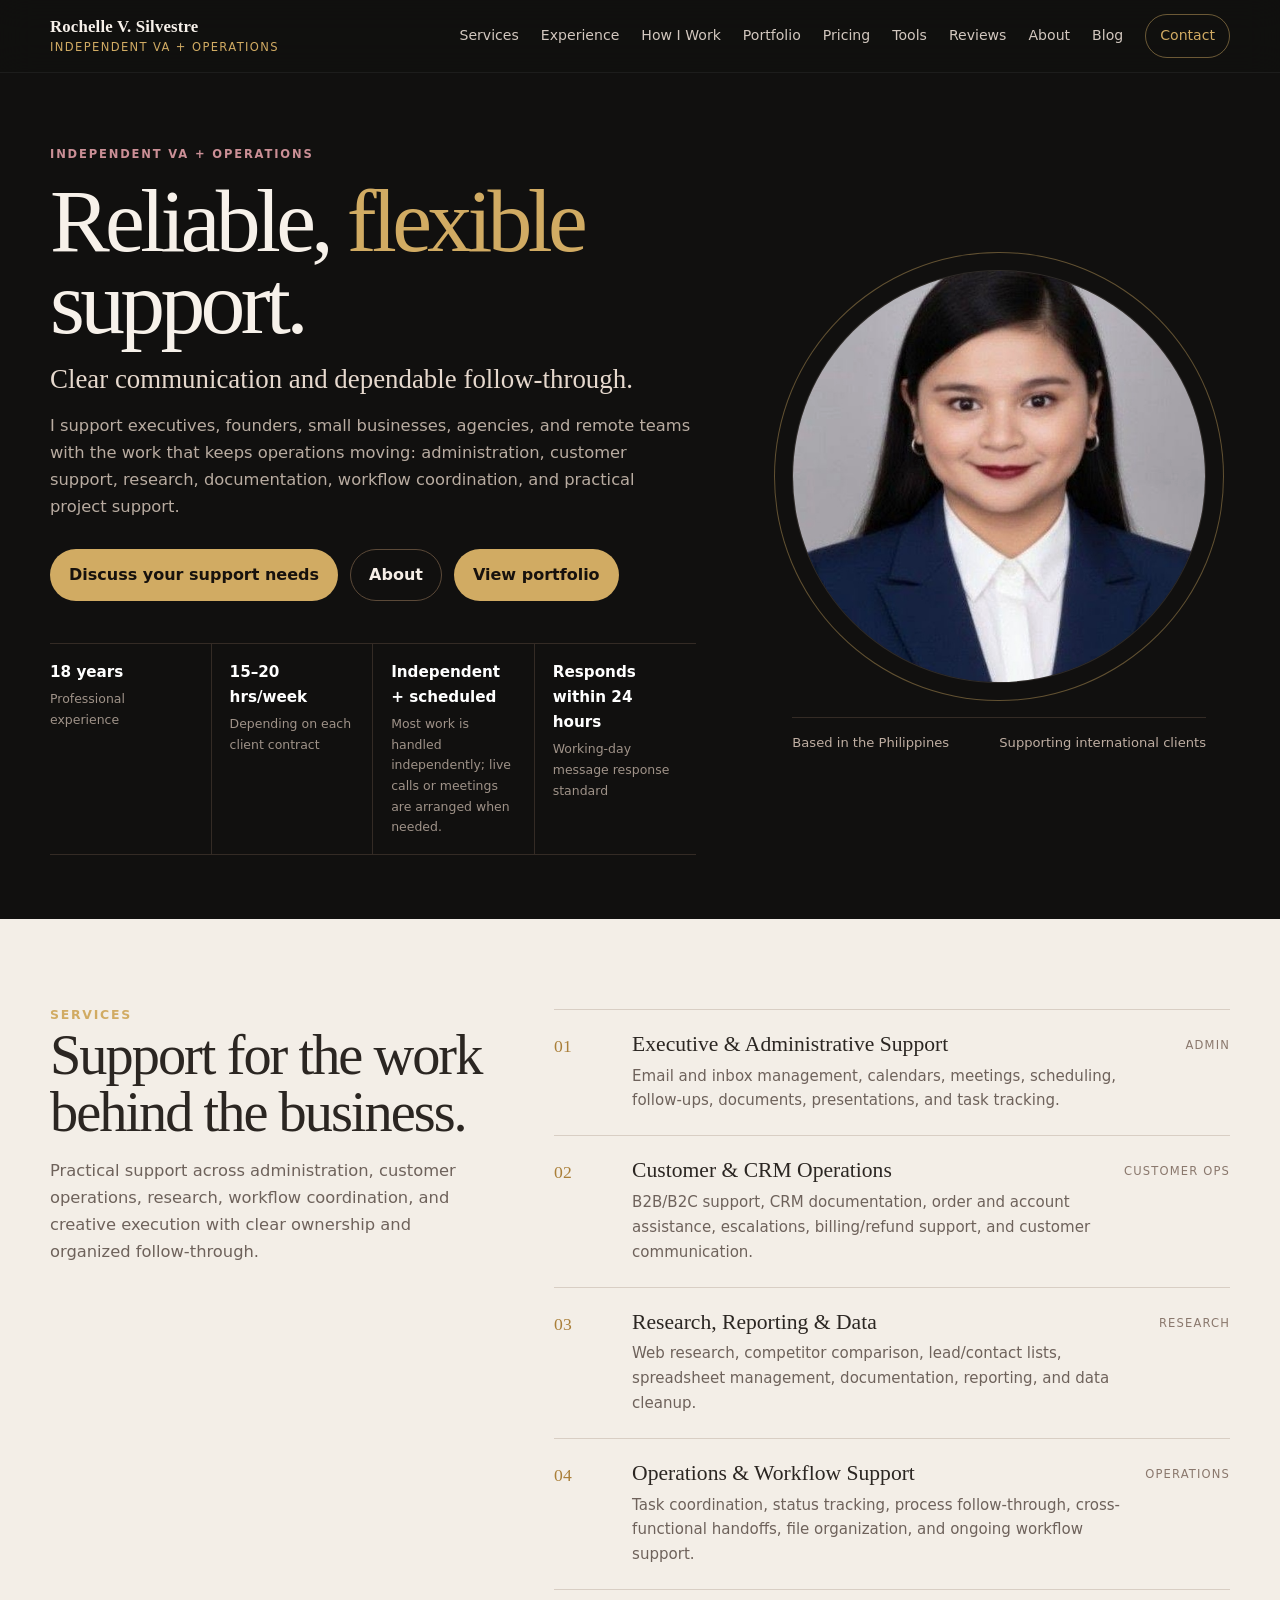
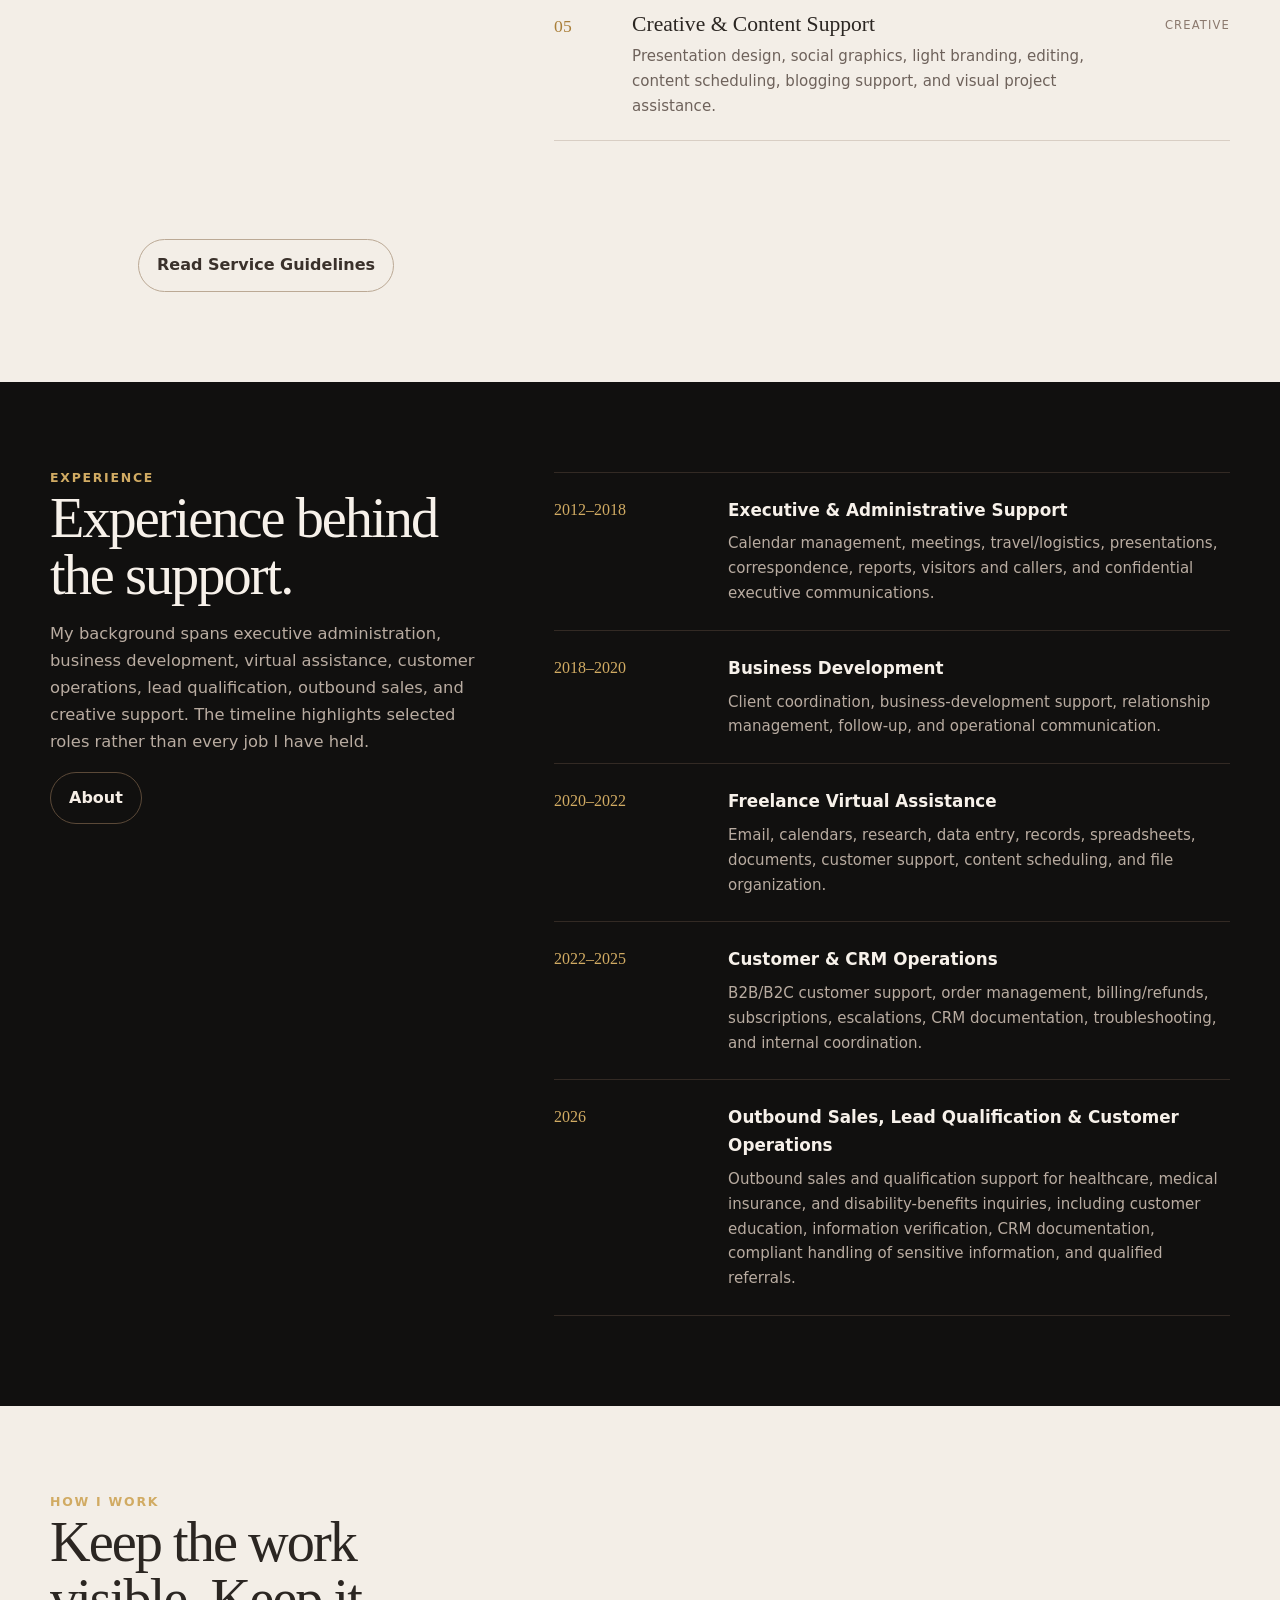
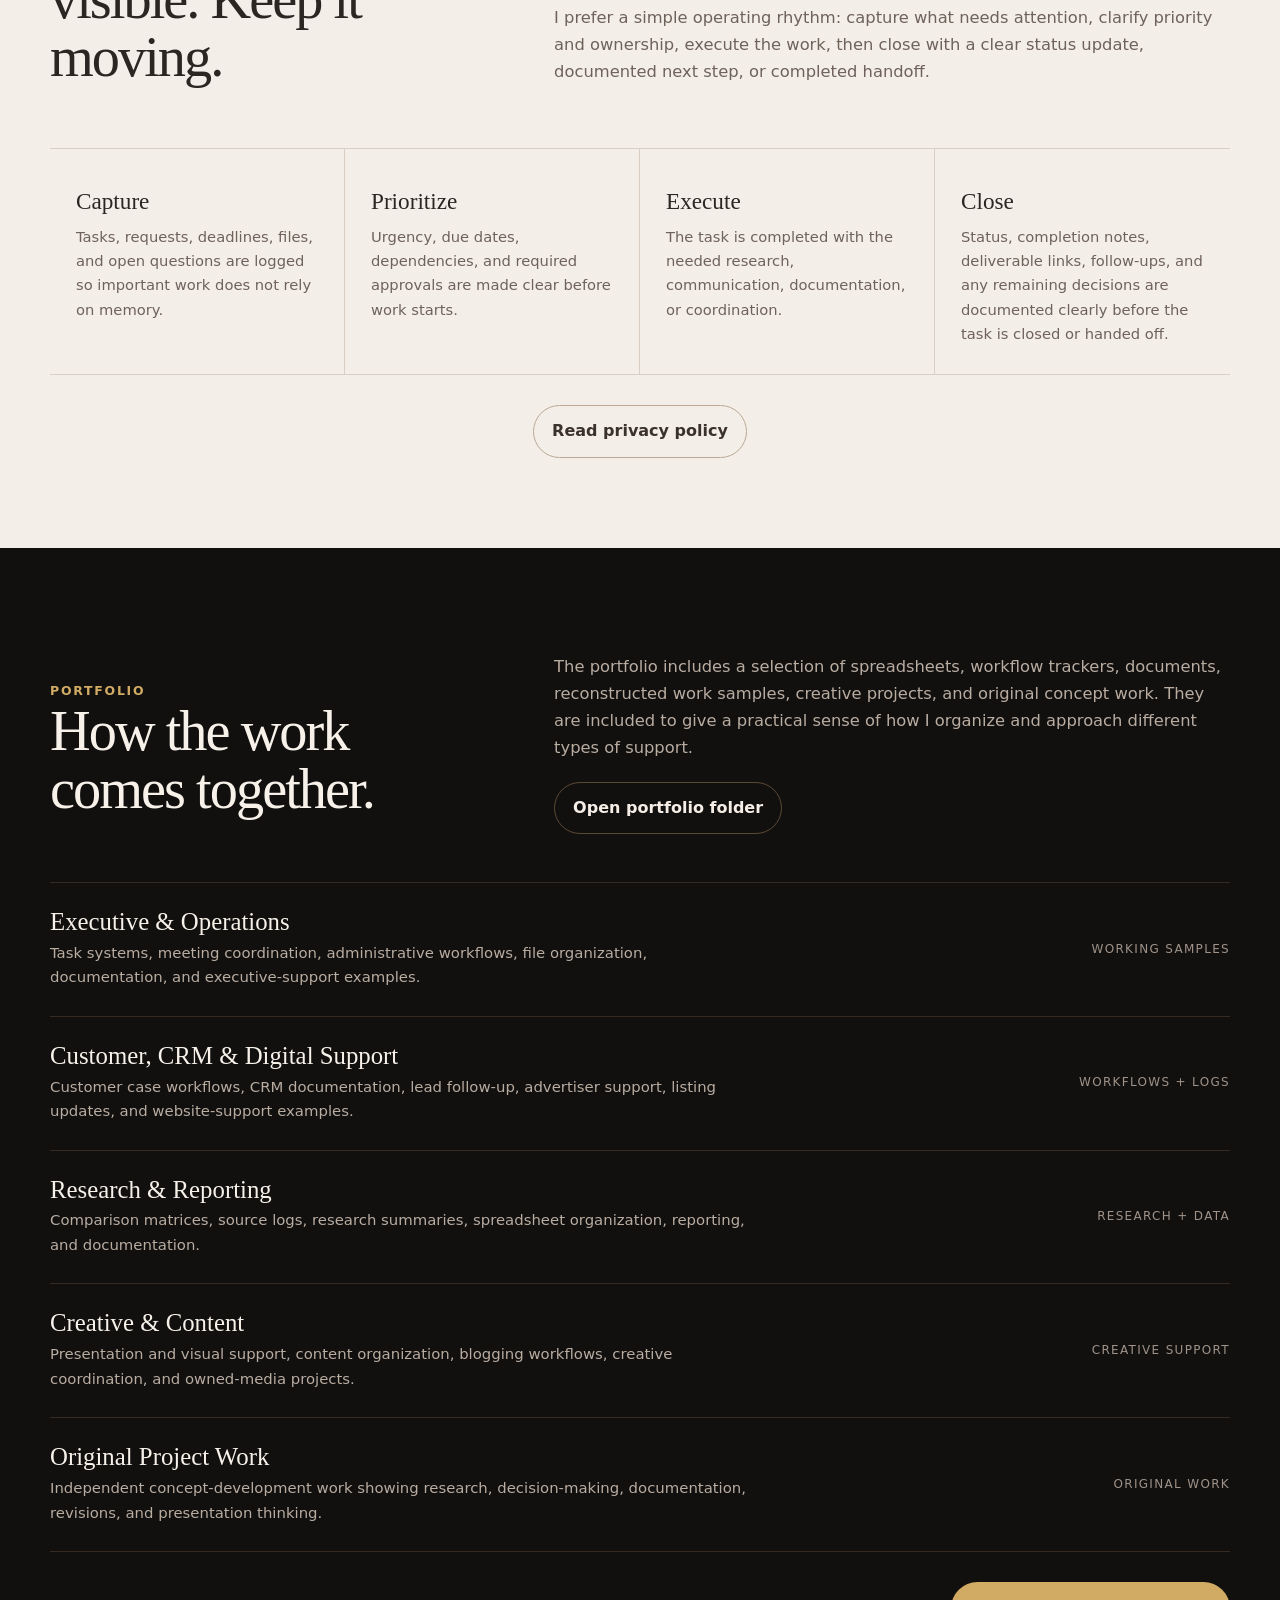
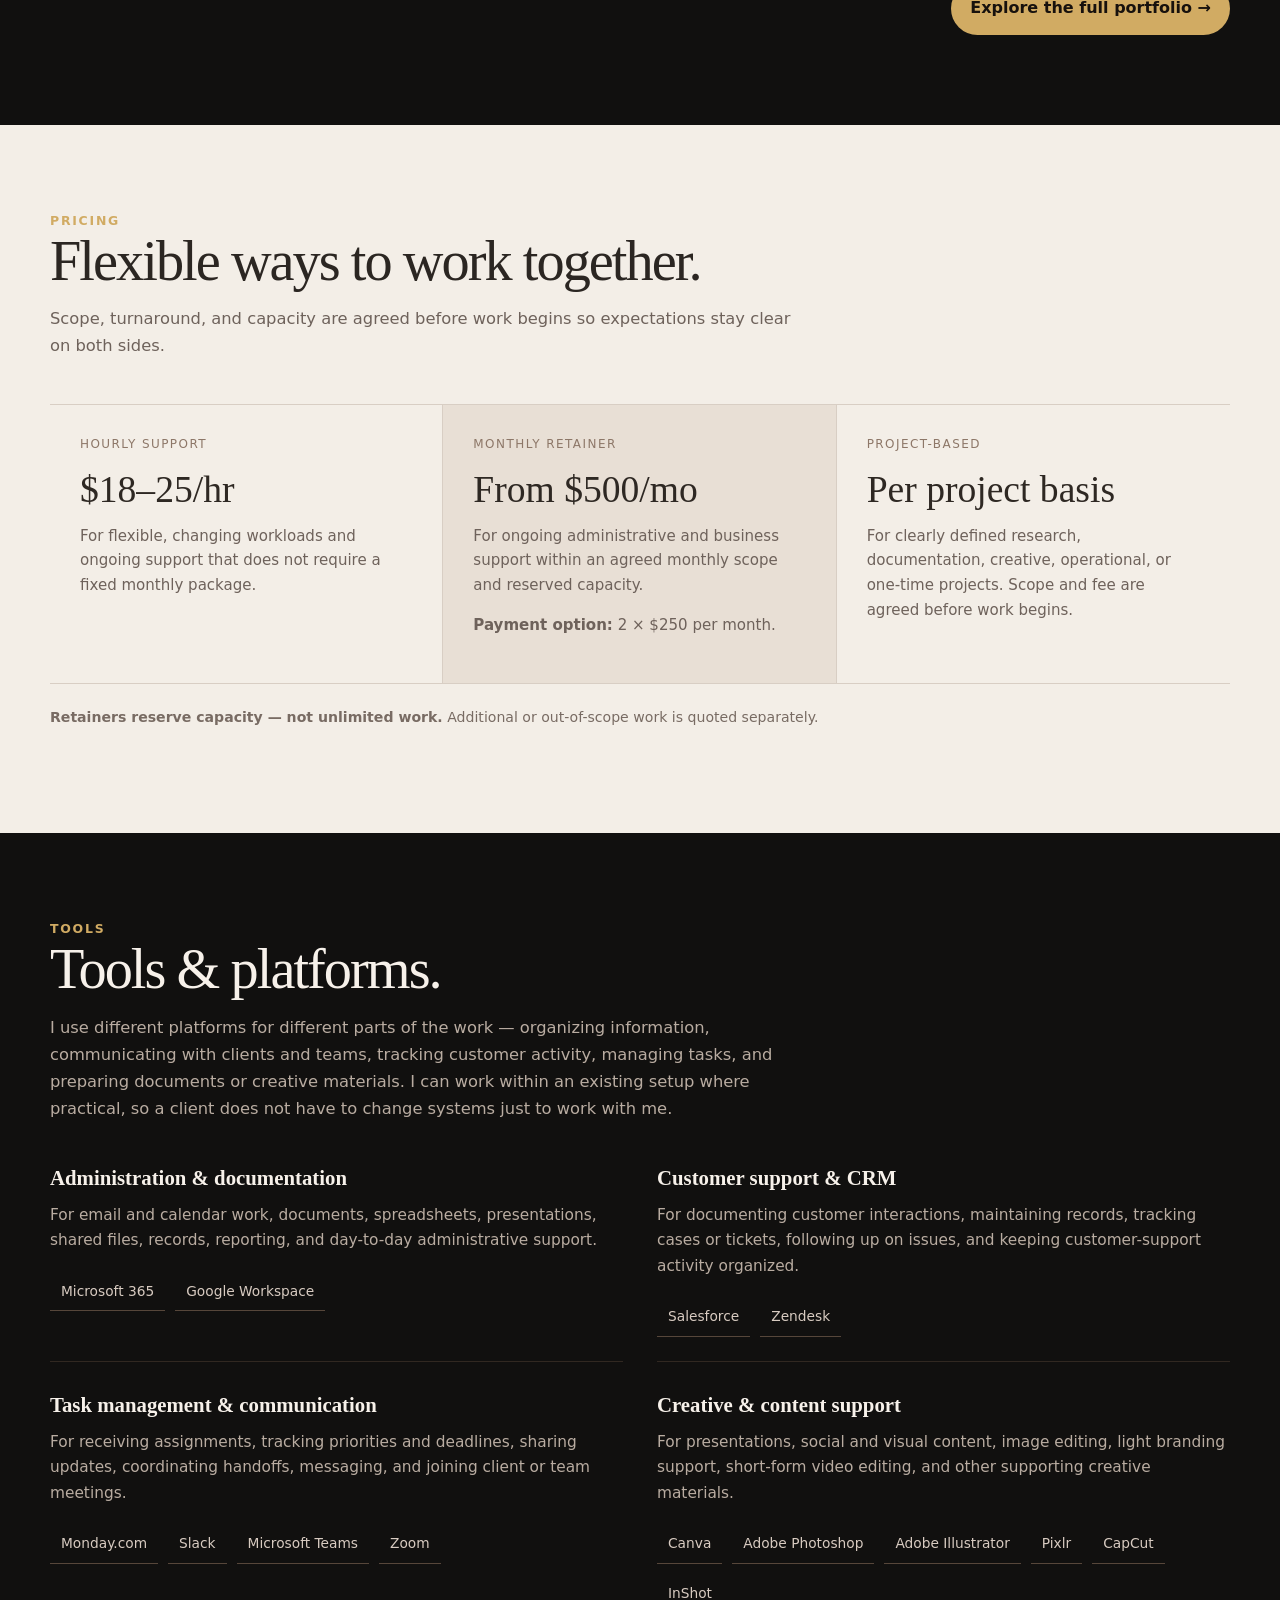
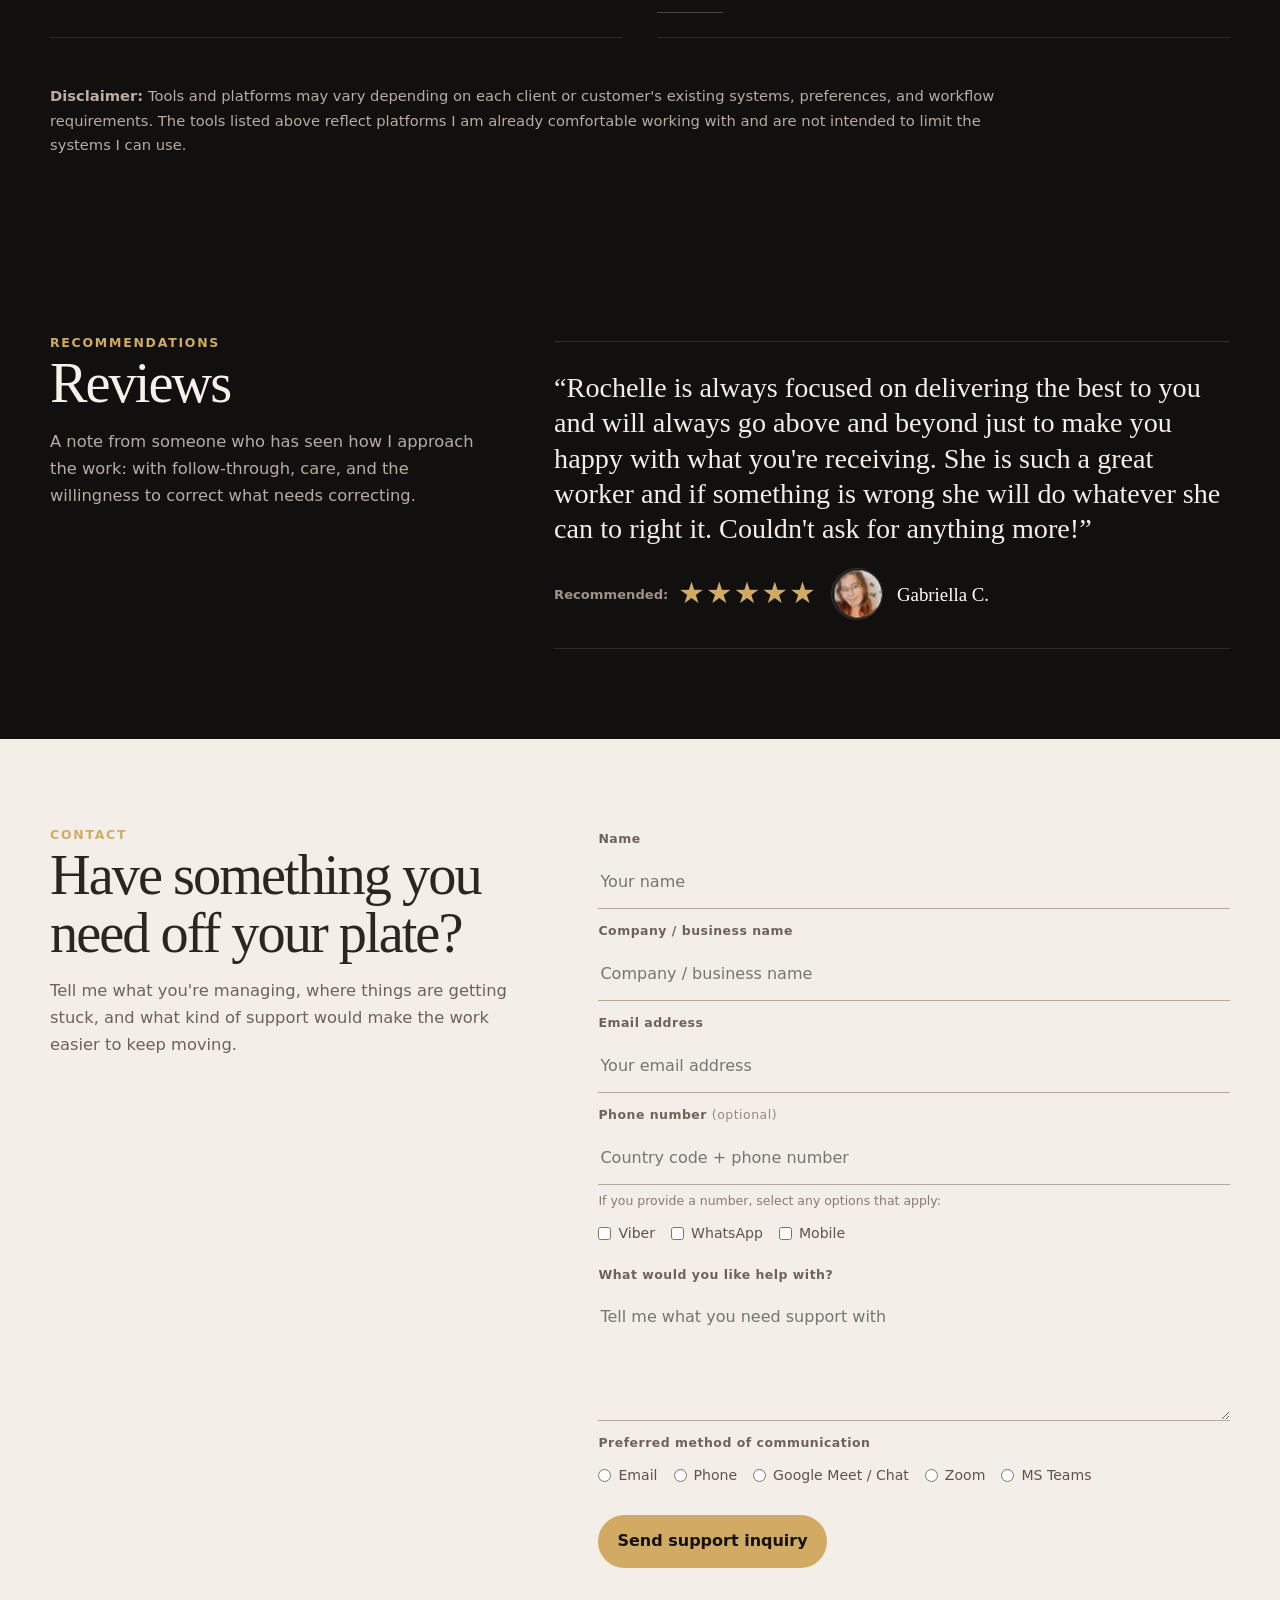
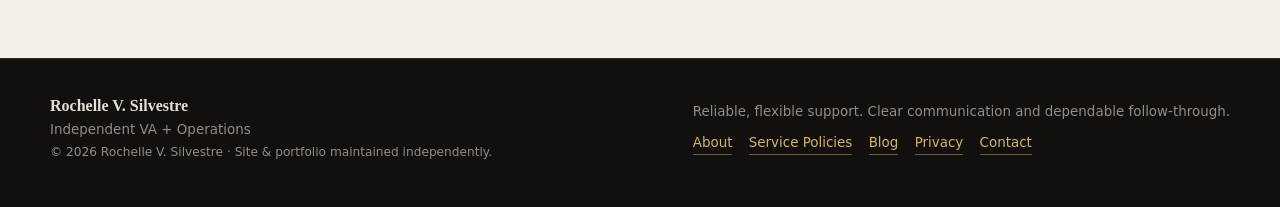
==== index.html @ 256bf8c3 "Add Blog to site navigation" ====
<!doctype html>
<html lang="en">

  <head>
    <meta name="google-site-verification" content="M1rTUatofB2yaA11OjNBLG6fL_g02pZgU5PZ6764NqI" />
  
<meta charset="utf-8" />
<meta name="viewport" content="width=device-width,initial-scale=1" />
<title>Rochelle V. Silvestre | Independent VA + Operations</title>
<meta name="description" content="Independent virtual assistant and operations support for executives, founders, small businesses, agencies, and remote teams." />
<link rel="canonical" href="https://rrlvsva.wasmer.app/">
  <script type="application/ld+json">
{
  "@context": "https://schema.org",
  "@graph": [
    {
      "@type": "Person",
      "@id": "https://rrlvsva.wasmer.app/#person",
      "name": "Rochelle V. Silvestre",
      "url": "https://rrlvsva.wasmer.app/",
      "jobTitle": "Independent Virtual Assistant & Operations Support",
      "knowsAbout": [
        "Virtual Assistant Services",
        "Executive and Administrative Support",
        "Customer Support",
        "CRM Operations",
        "Research and Reporting",
        "Spreadsheet and Data Management",
        "Operations and Workflow Support",
        "Creative and Content Support"
      ]
    },
    {
      "@type": "WebSite",
      "@id": "https://rrlvsva.wasmer.app/#website",
      "url": "https://rrlvsva.wasmer.app/",
      "name": "Rochelle V. Silvestre | Independent VA + Operations",
      "publisher": {
        "@id": "https://rrlvsva.wasmer.app/#person"
      }
    }
  ]
}
</script>
  <style>
:root{
  --ink:#11100f;
  --ink-2:#181512;
  --cream:#f3eee7;
  --cream-2:#e8dfd5;
  --paper:#faf7f2;
  --text:#f7f1ea;
  --dark-text:#2b2622;
  --muted:#b9aca1;
  --muted-dark:#6e625b;
  --gold:#d1ab63;
  --gold-deep:#aa7f39;
  --blush:#cb8f96;
  --line-dark:#332a24;
  --line-light:#d8cec4;
  --max:1180px;
}
*{box-sizing:border-box}
html{scroll-behavior:smooth}
body{margin:0;background:var(--ink);color:var(--text);font-family:Inter,ui-sans-serif,system-ui,-apple-system,BlinkMacSystemFont,"Segoe UI",sans-serif;line-height:1.65}
a{color:inherit;text-decoration:none}
button,input,textarea{font:inherit}
.wrap{width:min(var(--max),calc(100% - 40px));margin:auto}
.serif{font-family:Georgia,"Times New Roman",serif}
.eyebrow{text-transform:uppercase;letter-spacing:.16em;font-size:.72rem;font-weight:800;color:var(--blush)}
.section-number{font:700 .78rem/1 Inter,system-ui,sans-serif;letter-spacing:.14em;color:var(--gold);text-transform:uppercase}
.section-title{font-family:Georgia,"Times New Roman",serif;font-weight:500;font-size:clamp(2.2rem,4.4vw,4.4rem);line-height:1.02;letter-spacing:-.035em;margin:.35rem 0 1rem}
.section-copy{max-width:760px;color:var(--muted);font-size:1.02rem}
.light .section-copy{color:var(--muted-dark)}
.rule{height:1px;background:currentColor;opacity:.18}

/* NAV */
nav{position:sticky;top:0;z-index:50;background:rgba(17,16,15,.88);backdrop-filter:blur(16px);border-bottom:1px solid rgba(255,255,255,.06)}
.nav-inner{min-height:72px;display:flex;align-items:center;justify-content:space-between;gap:24px}
.brand{display:flex;flex-direction:column;line-height:1.1}
.brand strong{font-family:Georgia,"Times New Roman",serif;font-size:1.05rem;letter-spacing:.01em}
.brand span{font-size:.72rem;color:var(--gold);letter-spacing:.12em;text-transform:uppercase;margin-top:5px}
.nav-links{display:flex;align-items:center;gap:22px;color:#d3c8bf;font-size:.88rem}
.nav-links a:hover{color:#fff}
.nav-cta{padding:9px 14px;border:1px solid rgba(209,171,99,.48);border-radius:999px;color:var(--gold)!important}
.menu-btn{display:none;width:44px;height:44px;align-items:center;justify-content:center;background:transparent;border:0;color:#fff;font-size:1.45rem;line-height:1;padding:0;cursor:pointer;border-radius:10px}

/* BUTTONS */
.btn{display:inline-flex;align-items:center;justify-content:center;gap:8px;padding:12px 18px;border-radius:999px;font-weight:750;border:1px solid transparent;transition:transform .18s ease,background .18s ease,border-color .18s ease}
.btn:hover{transform:translateY(-1px)}
.btn.gold{background:var(--gold);color:#17110d}
.btn.outline{border-color:#5b4938;color:#f6eee6;background:transparent}
.light .btn.outline{border-color:#bba995;color:#3a312b}

/* HERO */
.hero{padding:80px 0 64px;min-height:calc(100vh - 72px);display:flex;align-items:center}
.hero-grid{display:grid;grid-template-columns:1.05fr .75fr;gap:72px;align-items:center}
.hero h1{font-family:Georgia,"Times New Roman",serif;font-size:clamp(3.6rem,7vw,7rem);font-weight:500;line-height:.92;letter-spacing:-.052em;margin:16px 0 18px;max-width:760px}
.hero h1 span{color:var(--gold)}
.hero-sub{font-family:Georgia,"Times New Roman",serif;font-size:clamp(1.35rem,2.1vw,2rem);line-height:1.2;color:#e7d9ce;max-width:680px;margin:0 0 18px}
.hero-copy{max-width:700px;color:var(--muted);font-size:1.02rem}
.hero-actions{display:flex;gap:12px;flex-wrap:wrap;margin-top:28px}
.portrait-shell{position:relative;display:block;padding:24px 24px 0;max-width:520px;margin-left:auto}
.portrait-shell:before{display:none}
.portrait{position:relative;z-index:1;width:100%;max-width:460px;aspect-ratio:1;overflow:hidden;background:#1d1916;border-radius:50%;border:1px solid rgba(255,255,255,.08);margin:0 auto;box-shadow:0 0 0 17px var(--ink),0 0 0 18px rgba(209,171,99,.42)}
.portrait img{width:100%;height:100%;object-fit:cover;object-position:center 34%;display:block;filter:saturate(.92) contrast(1.02)}
.portrait-caption{display:flex;justify-content:space-between;gap:18px;padding-top:14px;color:#bfaea2;font-size:.82rem;border-top:1px solid #342b25;margin:34px auto 0;max-width:460px}
.metric-strip{margin-top:42px;border-top:1px solid #342b25;border-bottom:1px solid #342b25;display:grid;grid-template-columns:repeat(4,1fr)}
.metric-item{padding:16px 18px;border-right:1px solid #342b25}
.metric-item:first-child{padding-left:0}
.metric-item:last-child{border-right:0}
.metric-item strong{display:block;color:#fff;font-size:.95rem}
.metric-item span{display:block;color:#9f9288;font-size:.78rem;margin-top:4px}

/* LIGHT SECTIONS */
.light{background:var(--cream);color:var(--dark-text)}
.light .eyebrow{color:#9d5962}
section{padding:90px 0}

/* SERVICES */
.services-layout{display:grid;grid-template-columns:.78fr 1.22fr;gap:72px;align-items:start}
.service-list{border-top:1px solid var(--line-light)}
.service-row{display:grid;grid-template-columns:58px 1fr auto;gap:20px;align-items:start;padding:22px 0;border-bottom:1px solid var(--line-light)}
.service-row .num{font-family:Georgia,"Times New Roman",serif;color:var(--gold-deep);font-size:1.1rem}
.service-row h3{margin:0;font:500 1.35rem/1.15 Georgia,"Times New Roman",serif}
.service-row p{margin:7px 0 0;color:var(--muted-dark);font-size:.94rem;max-width:610px}
.service-row .tag{font-size:.72rem;text-transform:uppercase;letter-spacing:.1em;color:#8a786d;padding-top:4px}

/* EXPERIENCE */
.experience-grid{display:grid;grid-template-columns:.78fr 1.22fr;gap:72px;align-items:start}
.timeline{border-top:1px solid var(--line-dark)}
.timeline-item{display:grid;grid-template-columns:150px 1fr;gap:24px;padding:24px 0;border-bottom:1px solid var(--line-dark)}
.timeline-item .years{font-family:Georgia,"Times New Roman",serif;color:var(--gold);font-size:1rem}
.timeline-item h3{margin:0 0 7px;font-size:1.05rem}
.timeline-item p{margin:0;color:var(--muted);font-size:.94rem}

/* HOW I WORK */
.workflow-top{display:grid;grid-template-columns:.78fr 1.22fr;gap:72px;align-items:end}
.workflow-steps{margin-top:46px;display:grid;grid-template-columns:repeat(4,1fr);border-top:1px solid var(--line-light);border-bottom:1px solid var(--line-light)}
.workflow-step{padding:28px 26px;border-right:1px solid var(--line-light)}
.workflow-step:last-child{border-right:0}
.workflow-step h3{font:500 1.45rem/1.1 Georgia,"Times New Roman",serif;margin:12px 0 10px}
.workflow-step p{margin:0;color:var(--muted-dark);font-size:.92rem}

/* PORTFOLIO */
.portfolio-intro{display:grid;grid-template-columns:.78fr 1.22fr;gap:72px;align-items:end}
.portfolio-list{margin-top:48px;border-top:1px solid var(--line-dark)}
.portfolio-item{display:grid;grid-template-columns:1fr 180px;gap:24px;align-items:center;padding:26px 0;border-bottom:1px solid var(--line-dark)}
.portfolio-item h3{margin:0 0 5px;font:500 1.55rem/1.08 Georgia,"Times New Roman",serif}
.portfolio-item p{margin:0;color:var(--muted);font-size:.93rem;max-width:700px}
.portfolio-item .type{text-align:right;color:#9f9288;font-size:.75rem;text-transform:uppercase;letter-spacing:.11em}
.portfolio-cta{margin-top:30px;display:flex;justify-content:flex-end}

/* PRICING */
.pricing-grid{display:grid;grid-template-columns:repeat(3,1fr);gap:0;border-top:1px solid var(--line-light);border-bottom:1px solid var(--line-light);margin-top:44px}
.price-panel{padding:30px;border-right:1px solid var(--line-light);min-height:255px}
.price-panel:last-child{border-right:0}
.price-panel.featured{background:#e8dfd5}
.price-panel .label{font-size:.75rem;text-transform:uppercase;letter-spacing:.12em;color:#8d7768}
.price-panel .price{font:500 2.35rem/1 Georgia,"Times New Roman",serif;margin:16px 0 14px;color:#2e2823}
.price-panel p{color:var(--muted-dark);font-size:.94rem}
.price-note{margin-top:22px;color:#786b63;font-size:.88rem}

/* TOOLS */
.tools-row{display:flex;flex-wrap:wrap;gap:10px;margin-top:18px}
    .tools-disclaimer{margin:28px 0 0;padding-top:18px;border-top:1px solid var(--line);color:var(--muted);font-size:.92rem;max-width:980px}
.tool-chip{padding:8px 11px;border-bottom:1px solid #56463a;color:#d8cbc1;font-size:.86rem}
.tools-grid{display:grid;grid-template-columns:repeat(2,minmax(0,1fr));gap:26px 34px;margin-top:38px}
.tool-group{padding:0 0 24px;border-bottom:1px solid #312821}
.tool-group h3{margin:0 0 8px;font-family:Georgia,"Times New Roman",serif;font-size:1.3rem;color:var(--text)}
.tool-group p{margin:0;color:var(--muted);font-size:.96rem;max-width:600px}

/* REVIEWS */
.reviews-layout{display:grid;grid-template-columns:.78fr 1.22fr;gap:72px;align-items:start}
.review-card{margin-top:4px;border-top:1px solid var(--line-dark);border-bottom:1px solid var(--line-dark);padding:28px 0}
.review-head{display:flex;align-items:center;gap:14px;margin-bottom:18px}
.review-avatar{width:58px;height:58px;border-radius:50%;object-fit:cover;border:1px solid rgba(255,255,255,.14)}
.review-name{font-family:Georgia,"Times New Roman",serif;font-size:1.18rem;color:#fff}
.review-meta{color:#9f9288;font-size:.82rem;margin-top:2px}
.review-rating{display:inline-flex;align-items:center;gap:10px;margin:4px 0 18px;color:var(--gold);font-size:2.45rem;font-weight:750;letter-spacing:.04em;line-height:1}
.review-rating span{color:#9f9288;font-size:.82rem;font-weight:600;letter-spacing:0}
.review-attribution{display:flex;align-items:center;gap:12px 14px;margin-top:22px;flex-wrap:wrap}
.review-attribution .review-rating{margin:0;font-size:1.85rem}
.review-attribution .review-avatar{width:52px;height:52px;flex:0 0 auto}
.review-attribution .review-name{margin:0}
.review-quote{font-family:Georgia,"Times New Roman",serif;font-size:clamp(1.35rem,2.2vw,2rem);line-height:1.25;color:#f3eee7;margin:0}
.review-note{margin-top:18px;color:#9f9288;font-size:.84rem;max-width:760px}
.light .review-card{border-top-color:var(--line-light);border-bottom-color:var(--line-light)}
.light .review-name{color:#2b2622}
.light .review-quote{color:#2b2622}
.light .review-meta,.light .review-note{color:var(--muted-dark)}
.light .review-rating span{color:var(--muted-dark)}

/* CONTACT */
.contact-grid{display:grid;grid-template-columns:.86fr 1.14fr;gap:72px;align-items:start}
.contact-details{margin-top:28px;padding-top:20px;border-top:1px solid var(--line-light)}
.contact-details a{font-family:Georgia,"Times New Roman",serif;font-size:1.25rem;color:#42372f}
.form{display:grid;gap:12px}
.form input[type="text"],.form input[type="email"],.form input[type="tel"],.form textarea{width:100%;border:0;border-bottom:1px solid #baa999;background:transparent;color:#302923;padding:13px 2px;outline:none;border-radius:0}
.form textarea{min-height:130px;resize:vertical}
.form input[type="text"]:focus,.form input[type="email"]:focus,.form input[type="tel"]:focus,.form textarea:focus{border-bottom-color:#8d5e49}
.form button{justify-self:start;margin-top:8px}
.form-field{display:grid;gap:6px}
.form-label{font-size:.78rem;font-weight:750;letter-spacing:.04em;color:#6e625b}
.form-label .optional{font-weight:500;color:#988a80}
.form-options{display:flex;flex-wrap:wrap;gap:10px 16px;padding:4px 0 8px}
.form-option{display:inline-flex;align-items:center;gap:7px;color:#5e534c;font-size:.88rem;cursor:pointer}
.form-option input{width:auto;margin:0;accent-color:#9d5962}
.form-help{margin:0;color:#8a7b72;font-size:.78rem}
.contact-email{display:inline-block;font-family:Georgia,"Times New Roman",serif;font-size:1.18rem;color:#42372f;border-bottom:1px solid #bba995;padding-bottom:3px}

footer{padding:34px 0 44px;border-top:1px solid #2f2823;color:#978b82;font-size:.84rem}
.footer-inner{display:flex;justify-content:space-between;gap:20px;align-items:center}
.footer-inner strong{font-family:Georgia,"Times New Roman",serif;color:#e8ddd4;font-size:1rem}

@media(max-width:980px){
  .wrap{width:min(var(--max),calc(100% - 36px))}
  .hero-grid,.services-layout,.experience-grid,.workflow-top,.portfolio-intro,.reviews-layout,.contact-grid{grid-template-columns:1fr}
  .hero{min-height:auto;padding:56px 0 60px!important}
  .hero-grid{gap:44px}
  .services-layout,.experience-grid,.workflow-top,.portfolio-intro,.reviews-layout,.contact-grid{gap:40px}
  .tools-grid{grid-template-columns:1fr}
  .portrait-shell{max-width:430px;margin:0 auto}
  .metric-strip{grid-template-columns:repeat(2,1fr)}
  .metric-item:nth-child(2){border-right:0}
  .metric-item:nth-child(-n+2){border-bottom:1px solid #342b25}
  .workflow-steps{grid-template-columns:repeat(2,1fr)}
  .workflow-step:nth-child(2){border-right:0}
  .workflow-step:nth-child(-n+2){border-bottom:1px solid var(--line-light)}
  .pricing-grid{grid-template-columns:1fr}
  .price-panel{border-right:0;border-bottom:1px solid var(--line-light)}
  .price-panel:last-child{border-bottom:0}
  .nav-links{position:absolute;left:0;right:0;top:72px;background:#13110f;border-bottom:1px solid #2e2722;padding:18px 20px 22px;display:none;flex-direction:column;align-items:center;text-align:center;gap:4px}
  .nav-links.open{display:flex}
  .nav-links a{width:min(320px,100%);min-height:44px;display:flex;align-items:center;justify-content:center;padding:10px 14px}
  .nav-links .nav-cta{width:auto;min-width:150px;margin-top:4px}
  .menu-btn{display:flex;width:44px;height:44px;align-items:center;justify-content:center}
}
@media(max-width:640px){
  .wrap{width:min(var(--max),calc(100% - 28px))}
  .nav-inner{min-height:66px;gap:10px}
  .brand strong{font-size:1rem}
  .brand span{font-size:.64rem;letter-spacing:.1em}
  .nav-links{top:66px;padding:14px 18px 20px}
  section{padding:56px 0}
  .section-title{font-size:clamp(2.35rem,10.5vw,3.2rem);line-height:1}
  .section-copy{font-size:.95rem;line-height:1.6}
  .hero{padding:38px 0 48px!important}
  .hero-grid{gap:32px}
  .hero h1{font-size:clamp(3rem,13vw,4.05rem);line-height:.94;margin:12px 0 16px}
  .hero-sub{font-size:1.22rem;line-height:1.28;margin-bottom:14px}
  .hero-copy{font-size:.95rem;line-height:1.62}
  .hero-actions{display:grid;grid-template-columns:1fr 1fr;gap:10px;margin-top:22px}
  .hero-actions .btn{width:100%;padding:11px 13px;font-size:.9rem}
  .hero-actions .btn:first-child{grid-column:1/-1}
  .metric-strip{grid-template-columns:1fr;margin-top:28px}
  .metric-item{border-right:0;border-bottom:1px solid #342b25;padding:14px 0}
  .metric-item:last-child{border-bottom:0}
  .metric-item strong{font-size:.92rem}
  .metric-item span{font-size:.76rem;line-height:1.45}
  .portrait-shell{max-width:318px;padding:10px 10px 0;margin:0 auto}
  .portrait{max-width:286px;box-shadow:0 0 0 10px var(--ink),0 0 0 11px rgba(209,171,99,.42)}
  .portrait-caption{max-width:286px;margin-top:24px;font-size:.74rem;gap:12px}
  .services-layout,.experience-grid,.workflow-top,.portfolio-intro,.reviews-layout,.contact-grid{gap:26px}
  .service-row{grid-template-columns:36px 1fr;gap:10px 12px;padding:18px 0}
  .service-row h3{font-size:1.25rem}
  .service-row p{font-size:.91rem;line-height:1.55}
  .service-row .tag{grid-column:2;font-size:.68rem;padding-top:0}
  .timeline-item{grid-template-columns:1fr;gap:5px;padding:18px 0}
  .timeline-item p{font-size:.91rem;line-height:1.55}
  .workflow-steps{grid-template-columns:1fr;margin-top:28px}
  .workflow-step{border-right:0;border-bottom:1px solid var(--line-light);padding:20px 0}
  .workflow-step:last-child{border-bottom:0}
  .workflow-step h3{margin:0 0 8px;font-size:1.35rem}
  .workflow-step p{font-size:.91rem;line-height:1.55}
  .portfolio-list{margin-top:30px}
  .portfolio-item{grid-template-columns:1fr!important;gap:7px;padding:22px 0;align-items:start}
  .portfolio-item h3{font-size:1.4rem}
  .portfolio-item p{max-width:none;width:100%;font-size:.91rem;line-height:1.55}
  .portfolio-item .type{grid-column:auto!important;text-align:left;margin-top:6px;font-size:.69rem}
  .portfolio-cta{justify-content:stretch;margin-top:24px}
  .portfolio-cta .btn{width:100%}
  .pricing-grid{margin-top:30px}
  .price-panel{min-height:0;padding:24px 18px}
  .price-panel .price{font-size:2.1rem}
  .tools-grid{gap:20px;margin-top:28px}
  .tool-group{padding-bottom:20px}
  .tools-row{gap:8px 10px}
  .tool-chip{font-size:.8rem;padding:7px 8px}
  .tools-disclaimer{font-size:.84rem;line-height:1.55;margin-top:22px}
  .review-card{padding:22px 0}
  .review-quote{font-size:1.35rem;line-height:1.3}
  .review-rating{font-size:2rem}
  .form{gap:14px}
  .form-options{gap:10px 14px}
  .form button{width:100%;justify-self:stretch}
  .footer-inner{flex-direction:column;align-items:flex-start}
}

/* Navigation hover underline */
.nav-links a:not(.btn):not(.nav-cta),.footer-links a,.footer-right a{position:relative}
.nav-links a:not(.btn):not(.nav-cta)::after,.footer-links a::after,.footer-right a::after{content:"";position:absolute;left:0;right:0;bottom:-3px;height:1px;background:currentColor;transform:scaleX(0);transform-origin:left;transition:transform .18s ease}
.nav-links a:not(.btn):not(.nav-cta):hover::after,.footer-links a:hover::after,.footer-right a:hover::after{transform:scaleX(1)}


.workflow-privacy-link{justify-content:center;margin-top:30px}




.services-section-link{display:flex;justify-content:center;margin-top:26px}
.services-section-link .btn{color:#2b2622;border-color:#b9a48d;background:transparent}
.services-section-link .btn:hover{border-color:var(--gold-deep)}


/* Tighten hero spacing below nav */
.hero{padding-top:72px!important}
</style>
  <script defer src="https://cloud.umami.is/script.js" data-website-id="4d20ec6e-67e3-44fc-acd3-5c53bfd78c80"></script>
</head>
<body>
<nav>
  <div class="wrap nav-inner">
    <a class="brand" href="#top"><strong>Rochelle V. Silvestre</strong><span>Independent VA + Operations</span></a>
    <button class="menu-btn" type="button" aria-label="Toggle navigation" aria-expanded="false" onclick="toggleMobileMenu(this)">☰</button>
    <div class="nav-links">
      <a href="#services">Services</a>
      <a href="#experience">Experience</a>
      <a href="#workflow">How I Work</a>
      <a href="#portfolio">Portfolio</a>
      <a href="#pricing">Pricing</a>
      <a href="#tools">Tools</a>
      <a href="#reviews">Reviews</a>
      <a href="about.html">About</a>
      <a href="experiments/blog-cms-preview/">Blog</a>
      <a class="nav-cta" href="#contact">Contact</a>
    </div>
  </div>
</nav>

<header class="hero" id="top">
  <div class="wrap">
    <div class="hero-grid">
      <div>
        <div class="eyebrow">Independent VA + Operations</div>
        <h1>Reliable, <span>flexible</span> support.</h1>
        <p class="hero-sub">Clear communication and dependable follow-through.</p>
        <p class="hero-copy">I support executives, founders, small businesses, agencies, and remote teams with the work that keeps operations moving: administration, customer support, research, documentation, workflow coordination, and practical project support.</p>
        <div class="hero-actions">
          <a class="btn gold" href="#contact">Discuss your support needs</a>
          <a class="btn outline" href="about.html">About</a>
          <a class="btn gold" href="https://drive.google.com/drive/folders/11NKFAENCXJTEHPwaUWsQvUImErH18HzS" target="_blank" rel="noopener noreferrer">View portfolio</a>
        </div>
        <div class="metric-strip">
          <div class="metric-item"><strong>18 years</strong><span>Professional experience</span></div>
          <div class="metric-item"><strong>15–20 hrs/week</strong><span>Depending on each client contract</span></div>
          <div class="metric-item"><strong>Independent + scheduled</strong><span>Most work is handled independently; live calls or meetings are arranged when needed.</span></div>
          <div class="metric-item"><strong>Responds within 24 hours</strong><span>Working-day message response standard</span></div>
        </div>
      </div>
      <div class="portrait-shell">
        <div class="portrait"><img src="[data-uri]" alt="Rochelle V. Silvestre"></div>
        <div class="portrait-caption"><span>Based in the Philippines</span><span>Supporting international clients</span></div>
      </div>
    </div>
  </div>
</header>

<main>
<section class="light" id="services">
  <div class="wrap services-layout">
    <div>
      <div class="section-number">Services</div>
      <h2 class="section-title">Support for the work behind the business.</h2>
      <p class="section-copy">Practical support across administration, customer operations, research, workflow coordination, and creative execution with clear ownership and organized follow-through.</p>
    </div>
    <div class="service-list">
      <div class="service-row"><div class="num">01</div><div><h3>Executive & Administrative Support</h3><p>Email and inbox management, calendars, meetings, scheduling, follow-ups, documents, presentations, and task tracking.</p></div><div class="tag">Admin</div></div>
      <div class="service-row"><div class="num">02</div><div><h3>Customer & CRM Operations</h3><p>B2B/B2C support, CRM documentation, order and account assistance, escalations, billing/refund support, and customer communication.</p></div><div class="tag">Customer Ops</div></div>
      <div class="service-row"><div class="num">03</div><div><h3>Research, Reporting & Data</h3><p>Web research, competitor comparison, lead/contact lists, spreadsheet management, documentation, reporting, and data cleanup.</p></div><div class="tag">Research</div></div>
      <div class="service-row"><div class="num">04</div><div><h3>Operations & Workflow Support</h3><p>Task coordination, status tracking, process follow-through, cross-functional handoffs, file organization, and ongoing workflow support.</p></div><div class="tag">Operations</div></div>
      <div class="service-row"><div class="num">05</div><div><h3>Creative & Content Support</h3><p>Presentation design, social graphics, light branding, editing, content scheduling, blogging support, and visual project assistance.</p></div><div class="tag">Creative</div></div>
    </div>
      <div class="services-section-link">
        <a class="btn outline" href="service-policies.html">Read Service Guidelines</a>
      </div>
  </div>
</section>

<section id="experience">
  <div class="wrap experience-grid">
    <div>
      <div class="section-number">Experience</div>
      <h2 class="section-title">Experience behind the support.</h2>
      <p class="section-copy">My background spans executive administration, business development, virtual assistance, customer operations, lead qualification, outbound sales, and creative support. The timeline highlights selected roles rather than every job I have held.</p>
       <a class="btn outline" href="about.html">About</a>
    </div>
    <div class="timeline">
      <div class="timeline-item"><div class="years">2012–2018</div><div><h3>Executive & Administrative Support</h3><p>Calendar management, meetings, travel/logistics, presentations, correspondence, reports, visitors and callers, and confidential executive communications.</p></div></div>
      <div class="timeline-item"><div class="years">2018–2020</div><div><h3>Business Development</h3><p>Client coordination, business-development support, relationship management, follow-up, and operational communication.</p></div></div>
      <div class="timeline-item"><div class="years">2020–2022</div><div><h3>Freelance Virtual Assistance</h3><p>Email, calendars, research, data entry, records, spreadsheets, documents, customer support, content scheduling, and file organization.</p></div></div>
      <div class="timeline-item"><div class="years">2022–2025</div><div><h3>Customer & CRM Operations</h3><p>B2B/B2C customer support, order management, billing/refunds, subscriptions, escalations, CRM documentation, troubleshooting, and internal coordination.</p></div></div>
      <div class="timeline-item"><div class="years">2026</div><div><h3>Outbound Sales, Lead Qualification & Customer Operations</h3><p>Outbound sales and qualification support for healthcare, medical insurance, and disability-benefits inquiries, including customer education, information verification, CRM documentation, compliant handling of sensitive information, and qualified referrals.</p></div></div>
    </div>
  </div>
</section>

<section class="light" id="workflow">
  <div class="wrap">
    <div class="workflow-top">
      <div><div class="section-number">How I Work</div><h2 class="section-title">Keep the work visible. Keep it moving.</h2></div>
      <div>
        <p class="section-copy">I prefer a simple operating rhythm: capture what needs attention, clarify priority and ownership, execute the work, then close with a clear status update, documented next step, or completed handoff.</p>
      </div>
    </div>
    <div class="workflow-steps">
      <div class="workflow-step"><h3>Capture</h3><p>Tasks, requests, deadlines, files, and open questions are logged so important work does not rely on memory.</p></div>
      <div class="workflow-step"><h3>Prioritize</h3><p>Urgency, due dates, dependencies, and required approvals are made clear before work starts.</p></div>
      <div class="workflow-step"><h3>Execute</h3><p>The task is completed with the needed research, communication, documentation, or coordination.</p></div>
      <div class="workflow-step"><h3>Close</h3><p>Status, completion notes, deliverable links, follow-ups, and any remaining decisions are documented clearly before the task is closed or handed off.</p></div>
    </div>
    <div class="hero-actions workflow-privacy-link">
      <a class="btn outline" href="privacy.html">Read privacy policy</a>
    </div>
  </div>
</section>

<section id="portfolio">
  <div class="wrap">
    <div class="portfolio-intro">
      <div><div class="section-number">Portfolio</div><h2 class="section-title">How the work comes together.</h2></div>
      <div><p class="section-copy">The portfolio includes a selection of spreadsheets, workflow trackers, documents, reconstructed work samples, creative projects, and original concept work. They are included to give a practical sense of how I organize and approach different types of support.</p><div class="hero-actions" style="margin-top:20px"><a class="btn outline" href="https://drive.google.com/drive/folders/11NKFAENCXJTEHPwaUWsQvUImErH18HzS" target="_blank" rel="noopener noreferrer">Open portfolio folder</a></div></div>
    </div>
    <div class="portfolio-list">
      <div class="portfolio-item"><div><h3>Executive & Operations</h3><p>Task systems, meeting coordination, administrative workflows, file organization, documentation, and executive-support examples.</p></div><div class="type">Working Samples</div></div>
      <div class="portfolio-item"><div><h3>Customer, CRM & Digital Support</h3><p>Customer case workflows, CRM documentation, lead follow-up, advertiser support, listing updates, and website-support examples.</p></div><div class="type">Workflows + Logs</div></div>
      <div class="portfolio-item"><div><h3>Research & Reporting</h3><p>Comparison matrices, source logs, research summaries, spreadsheet organization, reporting, and documentation.</p></div><div class="type">Research + Data</div></div>
      <div class="portfolio-item"><div><h3>Creative & Content</h3><p>Presentation and visual support, content organization, blogging workflows, creative coordination, and owned-media projects.</p></div><div class="type">Creative Support</div></div>
      <div class="portfolio-item"><div><h3>Original Project Work</h3><p>Independent concept-development work showing research, decision-making, documentation, revisions, and presentation thinking.</p></div><div class="type">Original Work</div></div>
    </div>
    <div class="portfolio-cta"><a class="btn gold" href="https://drive.google.com/drive/folders/11NKFAENCXJTEHPwaUWsQvUImErH18HzS" target="_blank" rel="noopener noreferrer">Explore the full portfolio →</a></div>
  </div>
</section>

<section class="light" id="pricing">
  <div class="wrap">
    <div class="section-number">Pricing</div>
    <h2 class="section-title">Flexible ways to work together.</h2>
    <p class="section-copy">Scope, turnaround, and capacity are agreed before work begins so expectations stay clear on both sides.</p>
    <div class="pricing-grid">
      <div class="price-panel"><div class="label">Hourly Support</div><div class="price">$18–25/hr</div><p>For flexible, changing workloads and ongoing support that does not require a fixed monthly package.</p></div>
      <div class="price-panel featured"><div class="label">Monthly Retainer</div><div class="price">From $500/mo</div><p>For ongoing administrative and business support within an agreed monthly scope and reserved capacity.</p><p><strong>Payment option:</strong> 2 × $250 per month.</p></div>
      <div class="price-panel"><div class="label">Project-Based</div><div class="price">Per project basis</div><p>For clearly defined research, documentation, creative, operational, or one-time projects. Scope and fee are agreed before work begins.</p></div>
    </div>
    <p class="price-note"><strong>Retainers reserve capacity — not unlimited work.</strong> Additional or out-of-scope work is quoted separately.</p>
  </div>
</section>

<section id="tools">
  <div class="wrap">
    <div class="section-number">Tools</div>
    <h2 class="section-title" style="max-width:760px">Tools & platforms.</h2>
    <p class="section-copy">I use different platforms for different parts of the work — organizing information, communicating with clients and teams, tracking customer activity, managing tasks, and preparing documents or creative materials. I can work within an existing setup where practical, so a client does not have to change systems just to work with me.</p>

    <div class="tools-grid">
      <div class="tool-group">
        <h3>Administration & documentation</h3>
        <p>For email and calendar work, documents, spreadsheets, presentations, shared files, records, reporting, and day-to-day administrative support.</p>
        <div class="tools-row"><span class="tool-chip">Microsoft 365</span><span class="tool-chip">Google Workspace</span></div>
      </div>

      <div class="tool-group">
        <h3>Customer support & CRM</h3>
        <p>For documenting customer interactions, maintaining records, tracking cases or tickets, following up on issues, and keeping customer-support activity organized.</p>
        <div class="tools-row"><span class="tool-chip">Salesforce</span><span class="tool-chip">Zendesk</span></div>
      </div>

      <div class="tool-group">
        <h3>Task management & communication</h3>
        <p>For receiving assignments, tracking priorities and deadlines, sharing updates, coordinating handoffs, messaging, and joining client or team meetings.</p>
        <div class="tools-row"><span class="tool-chip">Monday.com</span><span class="tool-chip">Slack</span><span class="tool-chip">Microsoft Teams</span><span class="tool-chip">Zoom</span></div>
      </div>

      <div class="tool-group">
        <h3>Creative & content support</h3>
        <p>For presentations, social and visual content, image editing, light branding support, short-form video editing, and other supporting creative materials.</p>
        <div class="tools-row"><span class="tool-chip">Canva</span><span class="tool-chip">Adobe Photoshop</span><span class="tool-chip">Adobe Illustrator</span><span class="tool-chip">Pixlr</span><span class="tool-chip">CapCut</span><span class="tool-chip">InShot</span></div>
      </div>
    </div>

    <p class="tools-disclaimer"><strong>Disclaimer:</strong> Tools and platforms may vary depending on each client or customer's existing systems, preferences, and workflow requirements. The tools listed above reflect platforms I am already comfortable working with and are not intended to limit the systems I can use.</p>
  </div>
</section>

<section id="reviews">
  <div class="wrap reviews-layout">
    <div>
      <div class="section-number">Recommendations</div>
      <h2 class="section-title">Reviews</h2>
      <p class="section-copy">A note from someone who has seen how I approach the work: with follow-through, care, and the willingness to correct what needs correcting.</p>
    </div>

    <div class="review-card">
      <blockquote class="review-quote">“Rochelle is always focused on delivering the best to you and will always go above and beyond just to make you happy with what you're receiving. She is such a great worker and if something is wrong she will do whatever she can to right it. Couldn't ask for anything more!”</blockquote>

      <div class="review-attribution" aria-label="Gabriella C recommendation">
        <div class="review-rating" aria-label="Recommendation rating"><span>Recommended:</span> ★★★★★</div>
        <img class="review-avatar" src="[data-uri]" alt="Gabriella C profile photo">
        <div class="review-name">Gabriella C.</div>
      </div>
    </div>
  </div>
</section>

<section class="light" id="contact">
  <div class="wrap contact-grid">
    <div>
      <div class="section-number">Contact</div>
      <h2 class="section-title">Have something you need off your plate?</h2>
      <p class="section-copy">Tell me what you're managing, where things are getting stuck, and what kind of support would make the work easier to keep moving.</p>
    </div>
    <form id="contact-form" class="form" action="https://rochelle-va-inquiries.wasmer.app/api/inquiry" method="POST">
      <input type="hidden" name="source" value="homepage">
      <div aria-hidden="true" style="position:absolute;left:-10000px;top:auto;width:1px;height:1px;overflow:hidden">
        <label>Leave this field empty <input type="text" name="website" tabindex="-1" autocomplete="off"></label>
      </div>
      <div class="form-field"><label class="form-label" for="name">Name</label><input id="name" name="name" type="text" placeholder="Your name" required></div>
      <div class="form-field"><label class="form-label" for="company">Company / business name</label><input id="company" name="company" type="text" placeholder="Company / business name" required></div>
      <div class="form-field"><label class="form-label" for="email">Email address</label><input id="email" name="email" type="email" placeholder="Your email address" required></div>
      <div class="form-field"><label class="form-label" for="phone">Phone number <span class="optional">(optional)</span></label><input id="phone" name="phone" type="tel" placeholder="Country code + phone number"><p class="form-help">If you provide a number, select any options that apply:</p><div class="form-options"><label class="form-option"><input type="checkbox" name="phoneChannel" value="Viber">Viber</label><label class="form-option"><input type="checkbox" name="phoneChannel" value="WhatsApp">WhatsApp</label><label class="form-option"><input type="checkbox" name="phoneChannel" value="Mobile call">Mobile</label></div></div>
      <div class="form-field"><label class="form-label" for="message">What would you like help with?</label><textarea id="message" name="message" placeholder="Tell me what you need support with" required></textarea></div>
      <div class="form-field"><div class="form-label">Preferred method of communication</div><div class="form-options"><label class="form-option"><input type="radio" name="preferredContact" value="Email" required>Email</label><label class="form-option"><input type="radio" name="preferredContact" value="Phone">Phone</label><label class="form-option"><input type="radio" name="preferredContact" value="Google Meet / Chat">Google Meet / Chat</label><label class="form-option"><input type="radio" name="preferredContact" value="Zoom">Zoom</label><label class="form-option"><input type="radio" name="preferredContact" value="MS Teams">MS Teams</label></div></div>
      <button class="btn gold" type="submit">Send support inquiry</button>
    </form>
  </div>
</section>
</main>

<footer>
  <div class="wrap footer-inner">
    <div><strong>Rochelle V. Silvestre</strong><br>Independent VA + Operations<br><span style="font-size:.76rem">© 2026 Rochelle V. Silvestre · Site & portfolio maintained independently.</span></div>
    <div class="footer-right">Reliable, flexible support. Clear communication and dependable follow-through.<br>
      <a href="about.html" style="display:inline-block;margin-top:8px;margin-right:12px;color:#d7b36a;border-bottom:1px solid rgba(215,179,106,.45);">About</a>
      <a href="service-policies.html" style="display:inline-block;margin-top:8px;margin-right:12px;color:#d7b36a;border-bottom:1px solid rgba(215,179,106,.45);">Service Policies</a>
      <a href="experiments/blog-cms-preview/" style="display:inline-block;margin-top:8px;margin-right:12px;color:#d7b36a;border-bottom:1px solid rgba(215,179,106,.45);">Blog</a>
      <a href="privacy.html" style="display:inline-block;margin-top:8px;margin-right:12px;color:#d7b36a;border-bottom:1px solid rgba(215,179,106,.45);">Privacy</a>
      <a href="#contact" style="display:inline-block;margin-top:8px;color:#d7b36a;border-bottom:1px solid rgba(215,179,106,.45);">Contact</a>
    </div>
  </div>
</footer>

<script id="mobile-nav-script">
function toggleMobileMenu(button){
  const nav = button.closest('.nav-inner').querySelector('.nav-links');
  const isOpen = nav.classList.toggle('open');
  button.setAttribute('aria-expanded', isOpen ? 'true' : 'false');
}

document.querySelectorAll('.nav-links a').forEach(function(link){
  link.addEventListener('click', function(){
    const nav = link.closest('.nav-links');
    nav.classList.remove('open');
    const button = nav.closest('.nav-inner')?.querySelector('.menu-btn');
    if(button) button.setAttribute('aria-expanded', 'false');
  });
});

document.addEventListener('keydown', function(event){
  if(event.key !== 'Escape') return;
  document.querySelectorAll('.nav-links.open').forEach(function(nav){
    nav.classList.remove('open');
    const button = nav.closest('.nav-inner')?.querySelector('.menu-btn');
    if(button) button.setAttribute('aria-expanded', 'false');
  });
});
</script>
</body>
</html>
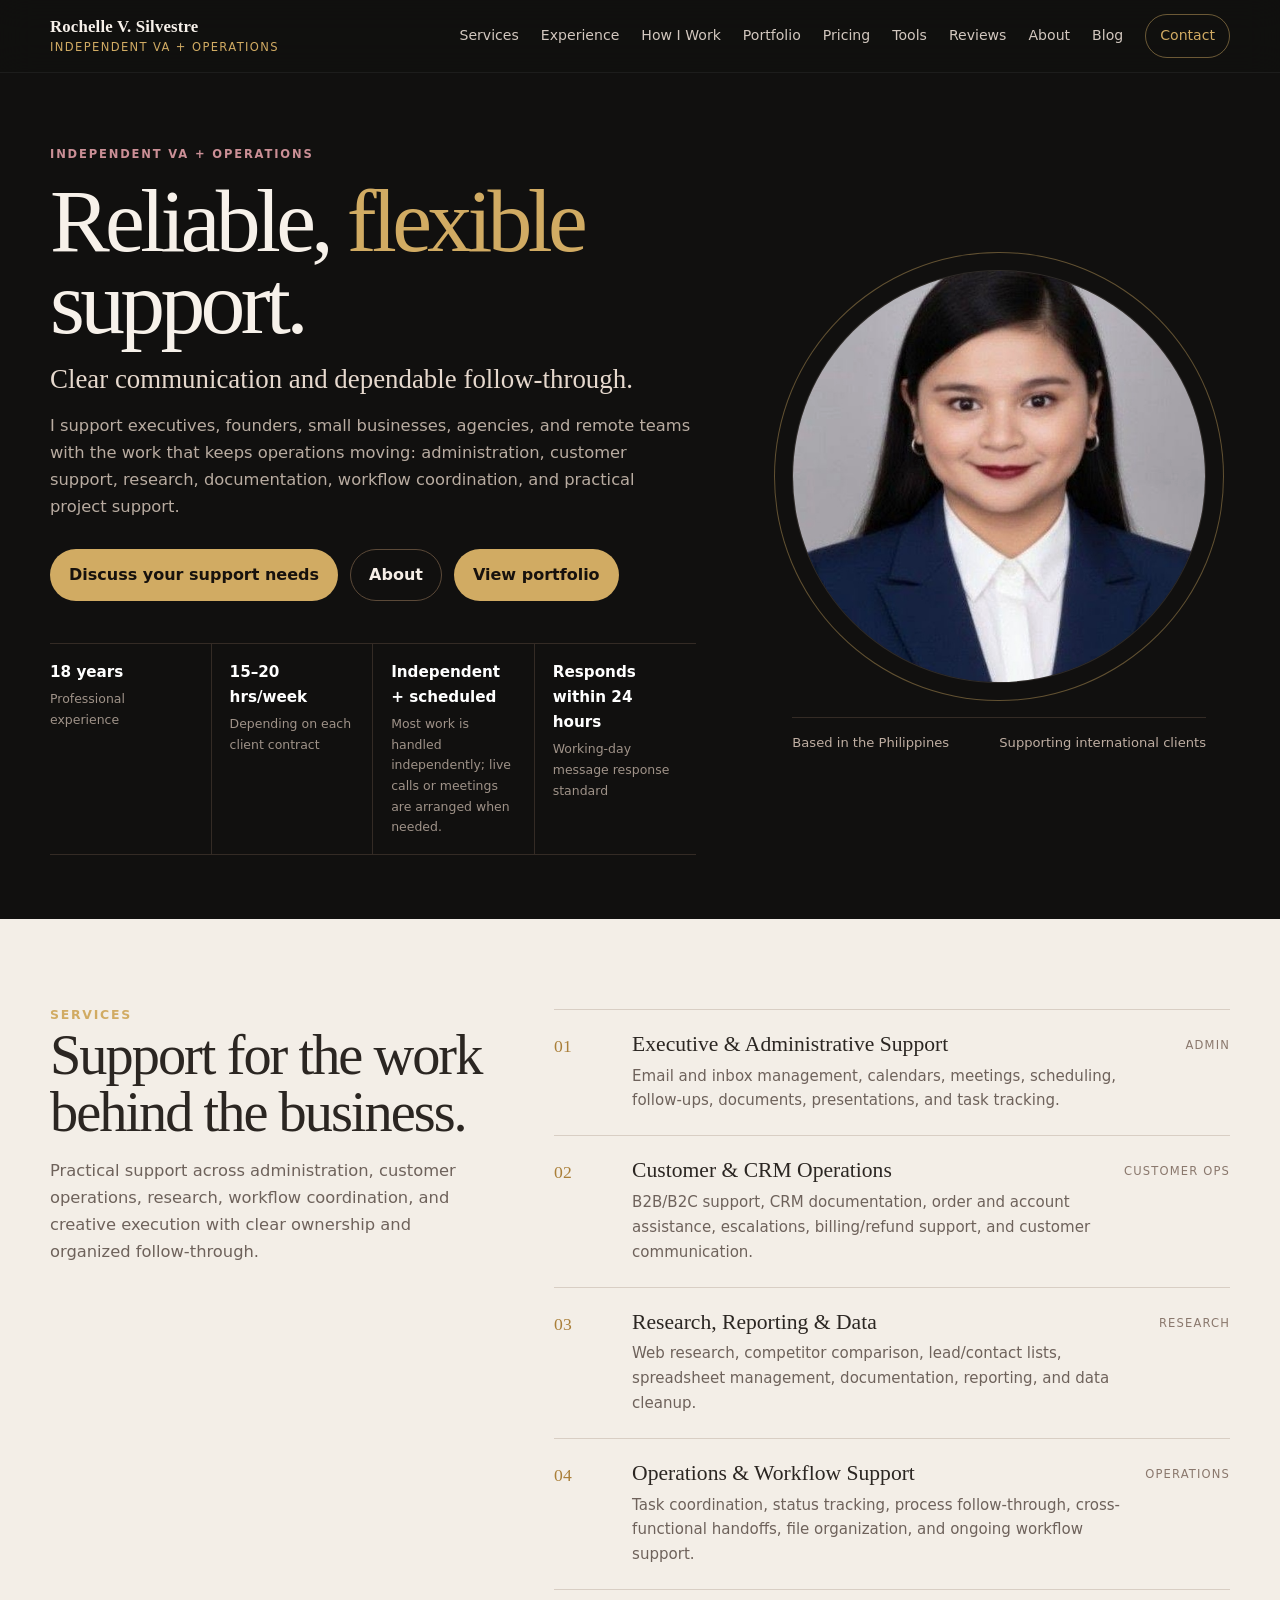
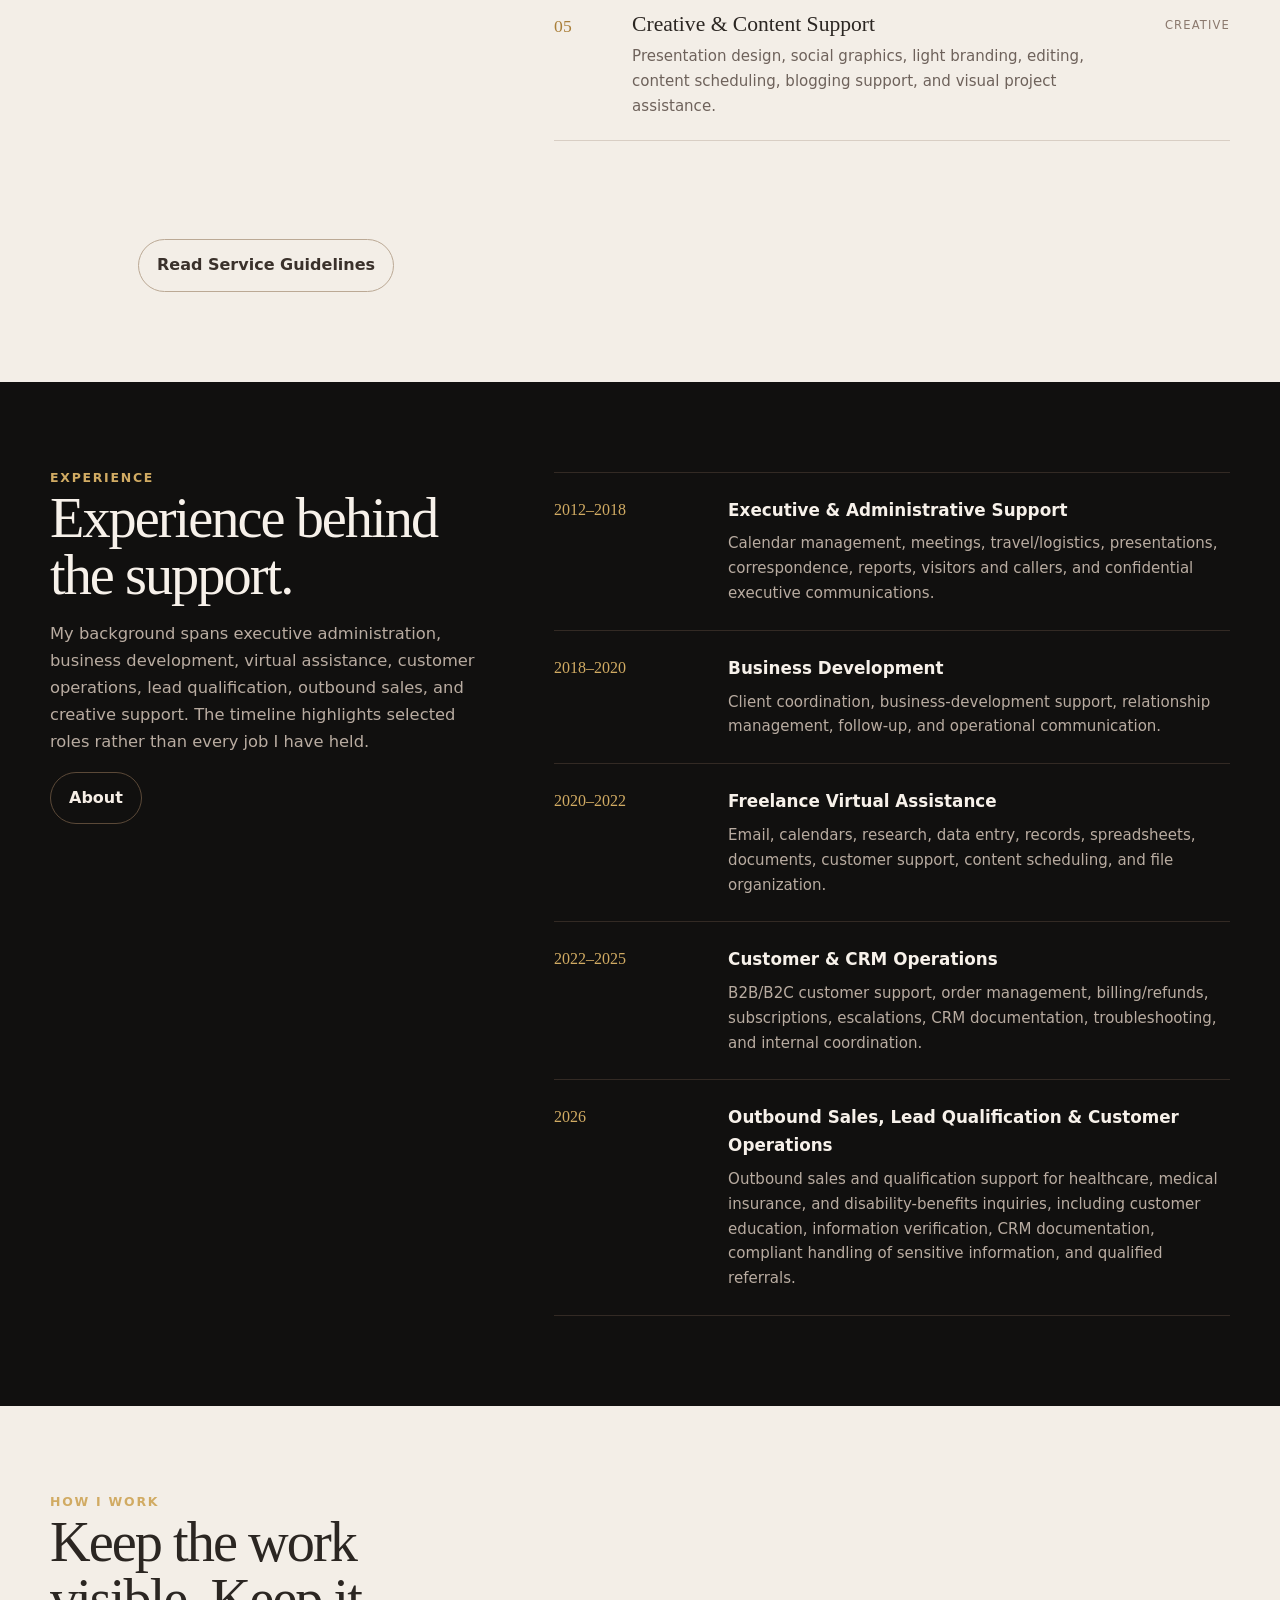
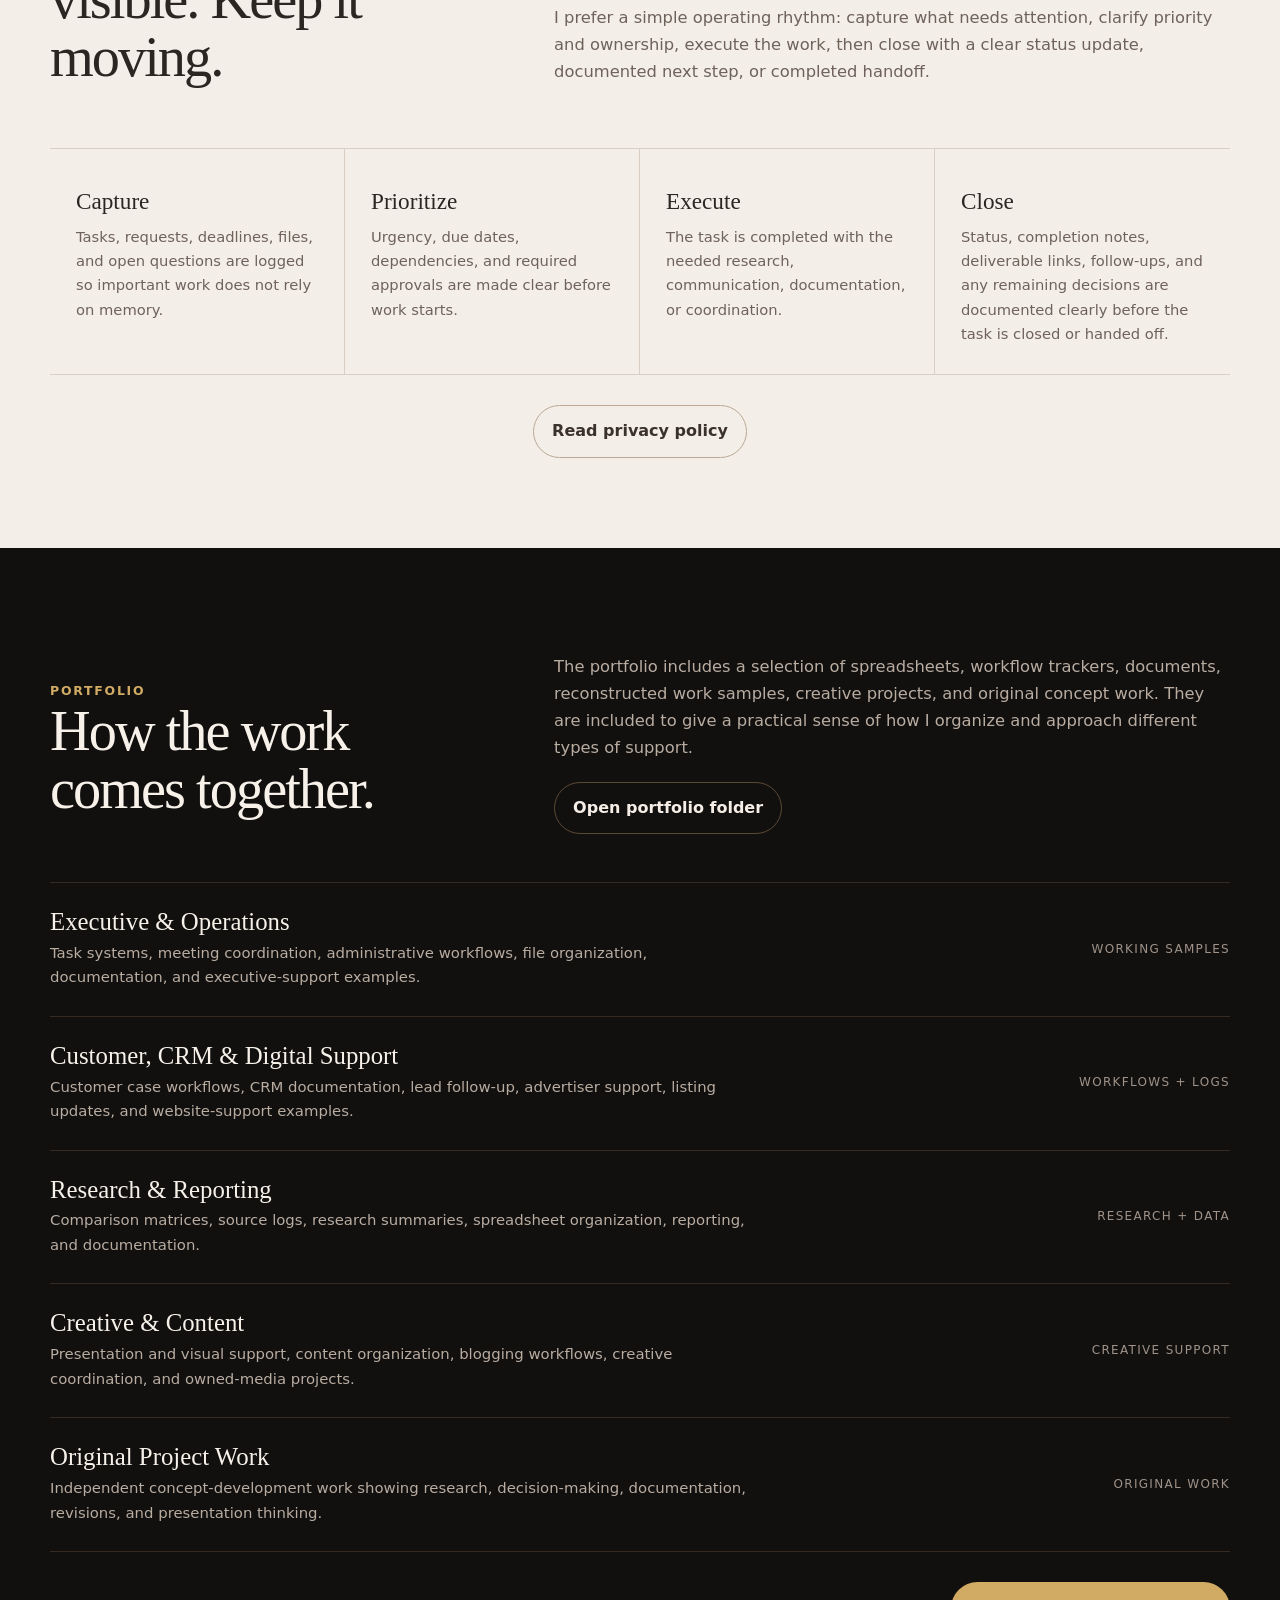
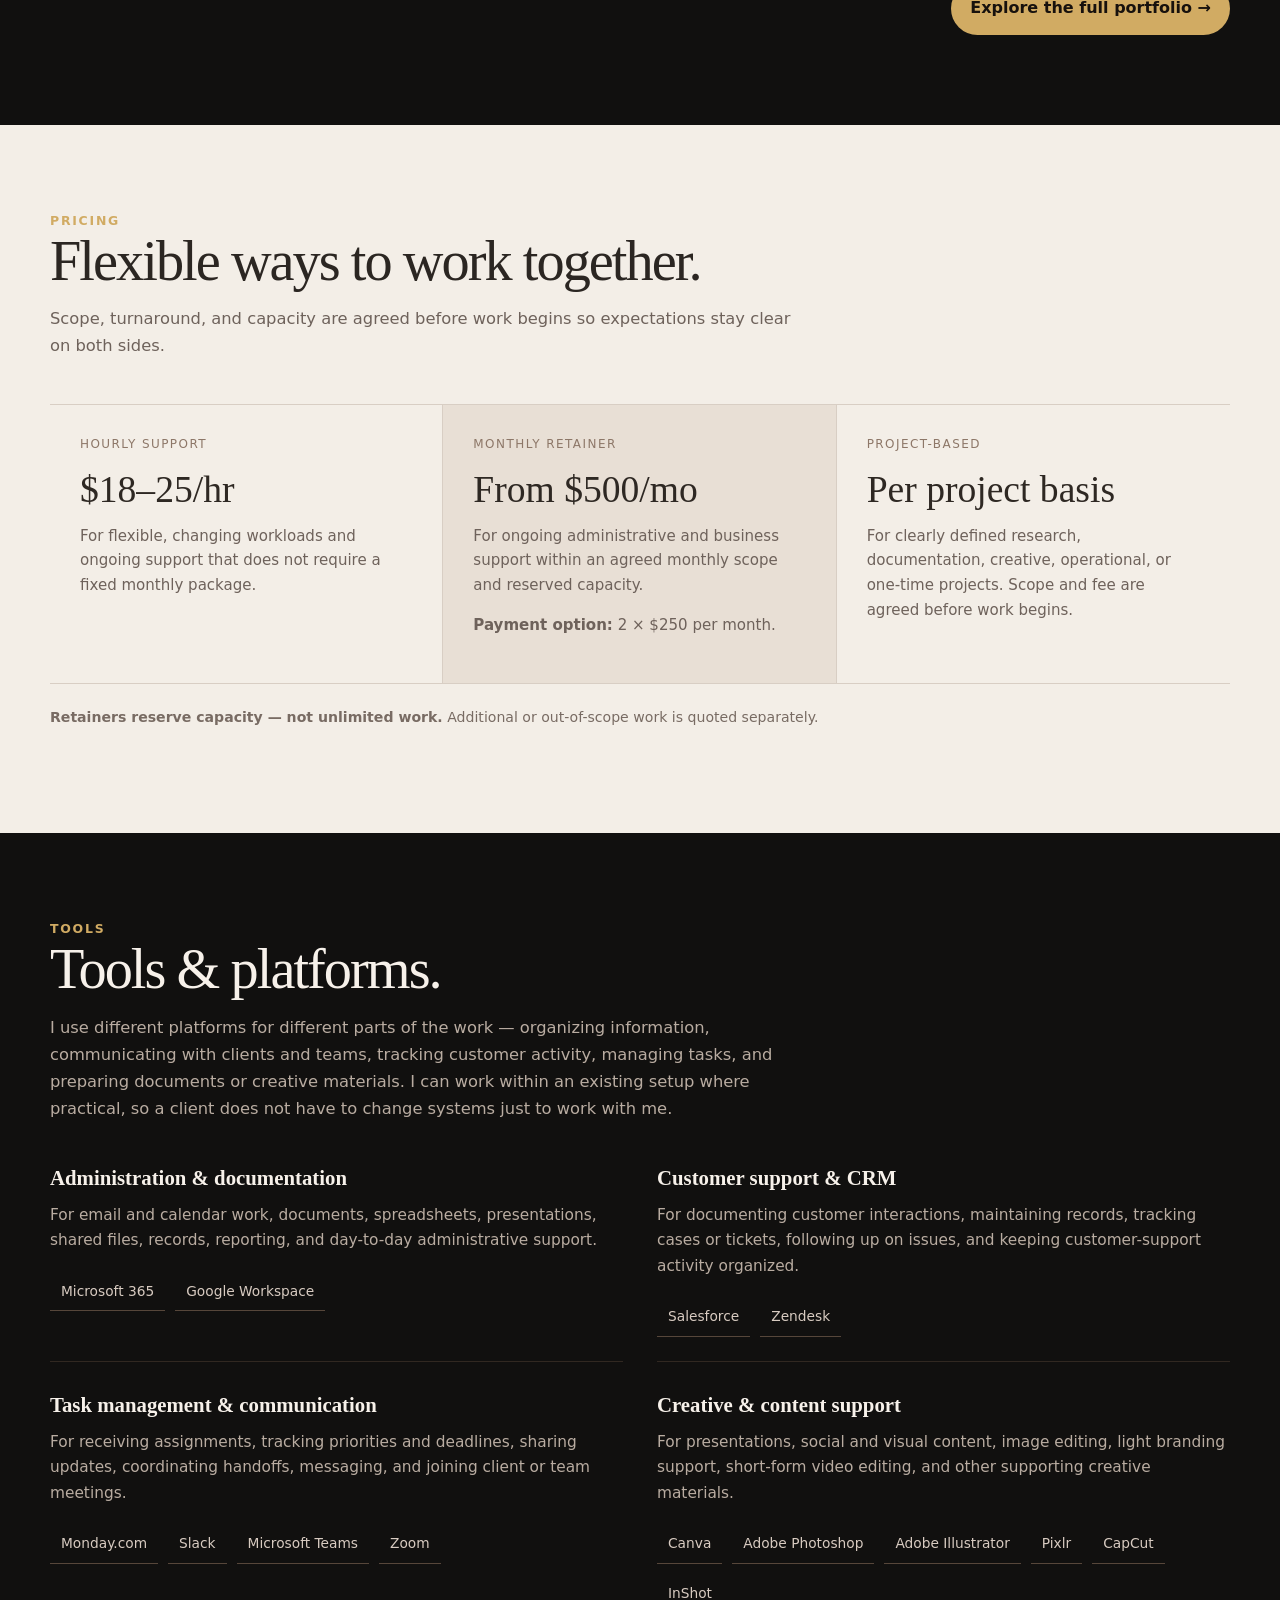
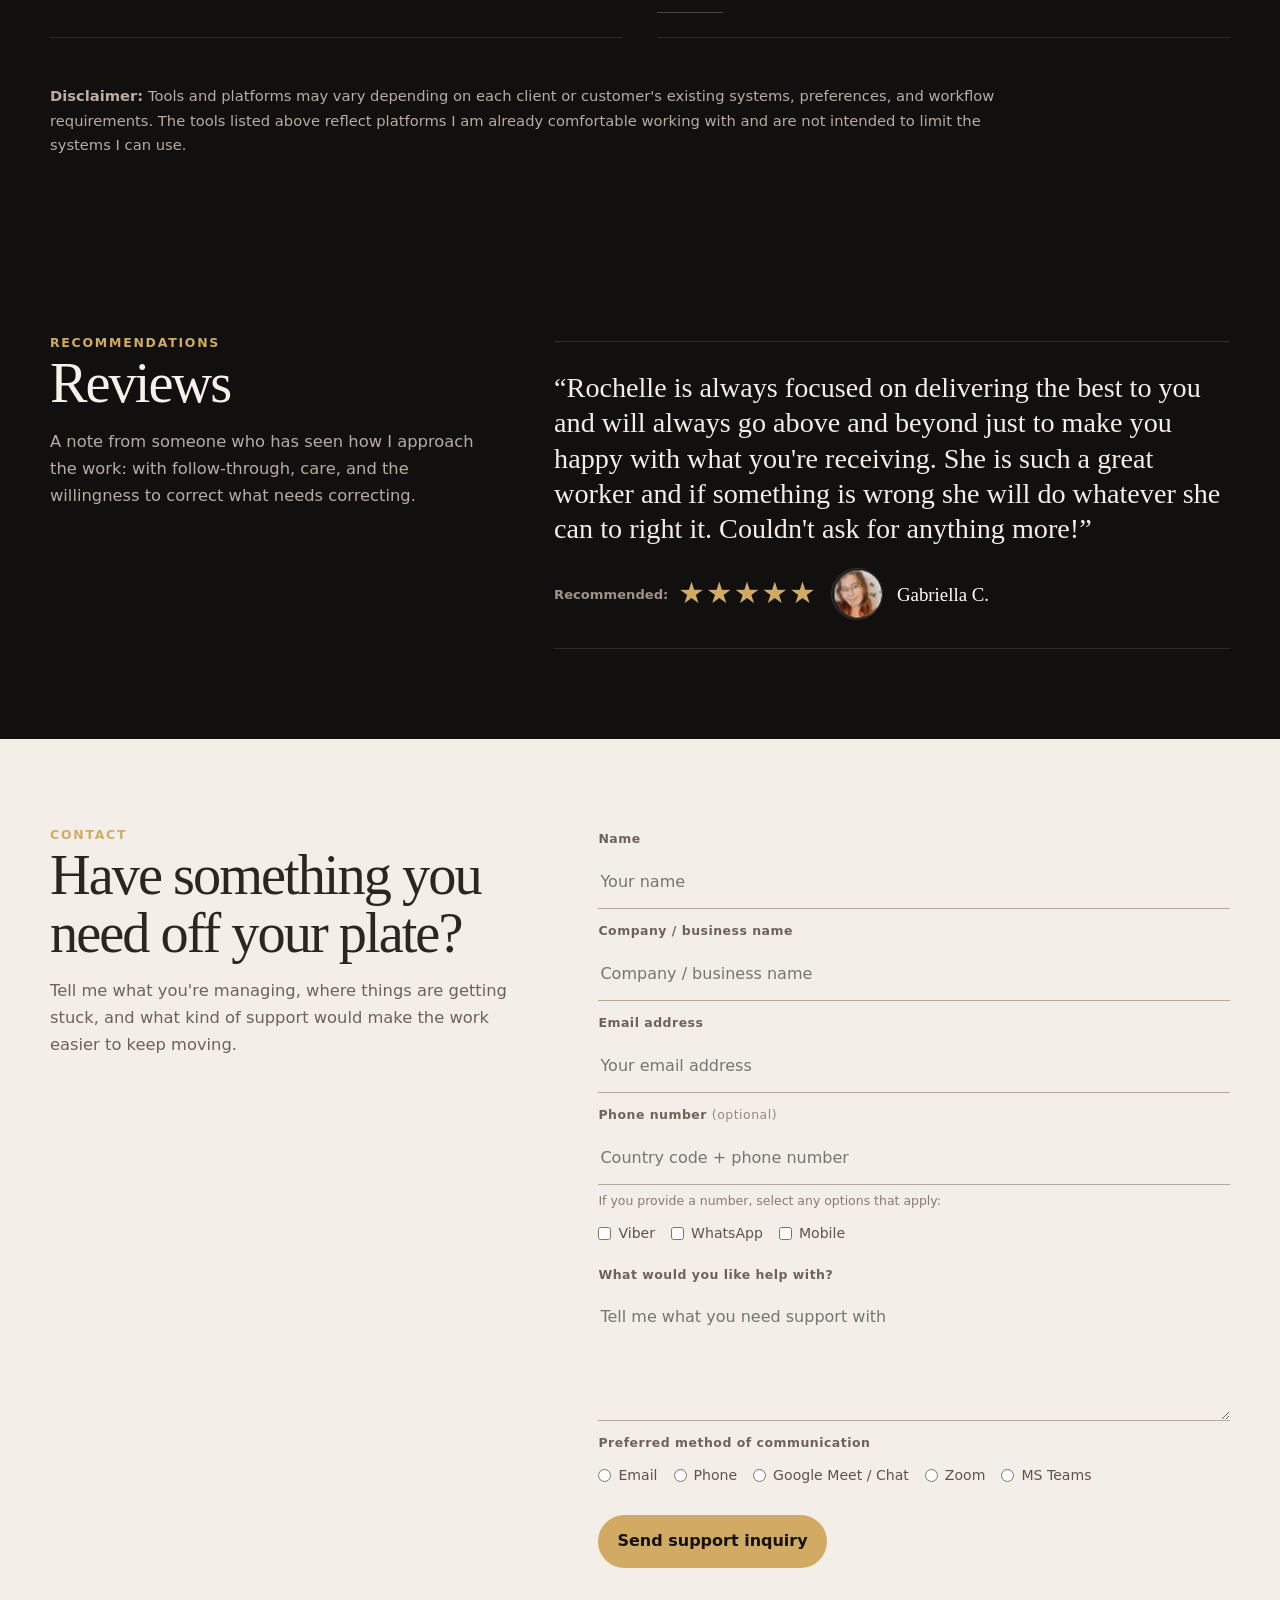
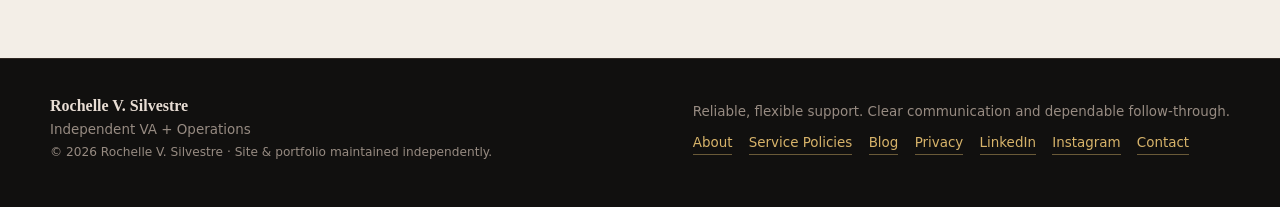
==== commit 8f5888e3: "Clean site clutter and add social footer links" ====
--- a/index.html
+++ b/index.html
@@ -332,7 +332,7 @@
       <a href="#tools">Tools</a>
       <a href="#reviews">Reviews</a>
       <a href="about.html">About</a>
-      <a href="experiments/blog-cms-preview/">Blog</a>
+      <a href="blog/">Blog</a>
       <a class="nav-cta" href="#contact">Contact</a>
     </div>
   </div>
@@ -542,8 +542,10 @@
     <div class="footer-right">Reliable, flexible support. Clear communication and dependable follow-through.<br>
       <a href="about.html" style="display:inline-block;margin-top:8px;margin-right:12px;color:#d7b36a;border-bottom:1px solid rgba(215,179,106,.45);">About</a>
       <a href="service-policies.html" style="display:inline-block;margin-top:8px;margin-right:12px;color:#d7b36a;border-bottom:1px solid rgba(215,179,106,.45);">Service Policies</a>
-      <a href="experiments/blog-cms-preview/" style="display:inline-block;margin-top:8px;margin-right:12px;color:#d7b36a;border-bottom:1px solid rgba(215,179,106,.45);">Blog</a>
+      <a href="blog/" style="display:inline-block;margin-top:8px;margin-right:12px;color:#d7b36a;border-bottom:1px solid rgba(215,179,106,.45);">Blog</a>
       <a href="privacy.html" style="display:inline-block;margin-top:8px;margin-right:12px;color:#d7b36a;border-bottom:1px solid rgba(215,179,106,.45);">Privacy</a>
+      <a href="https://www.linkedin.com/in/rochelle-v-silvestre" target="_blank" rel="noopener noreferrer" style="display:inline-block;margin-top:8px;margin-right:12px;color:#d7b36a;border-bottom:1px solid rgba(215,179,106,.45);">LinkedIn</a>
+      <a href="https://www.instagram.com/rvs_va.ops/" target="_blank" rel="noopener noreferrer" style="display:inline-block;margin-top:8px;margin-right:12px;color:#d7b36a;border-bottom:1px solid rgba(215,179,106,.45);">Instagram</a>
       <a href="#contact" style="display:inline-block;margin-top:8px;color:#d7b36a;border-bottom:1px solid rgba(215,179,106,.45);">Contact</a>
     </div>
   </div>
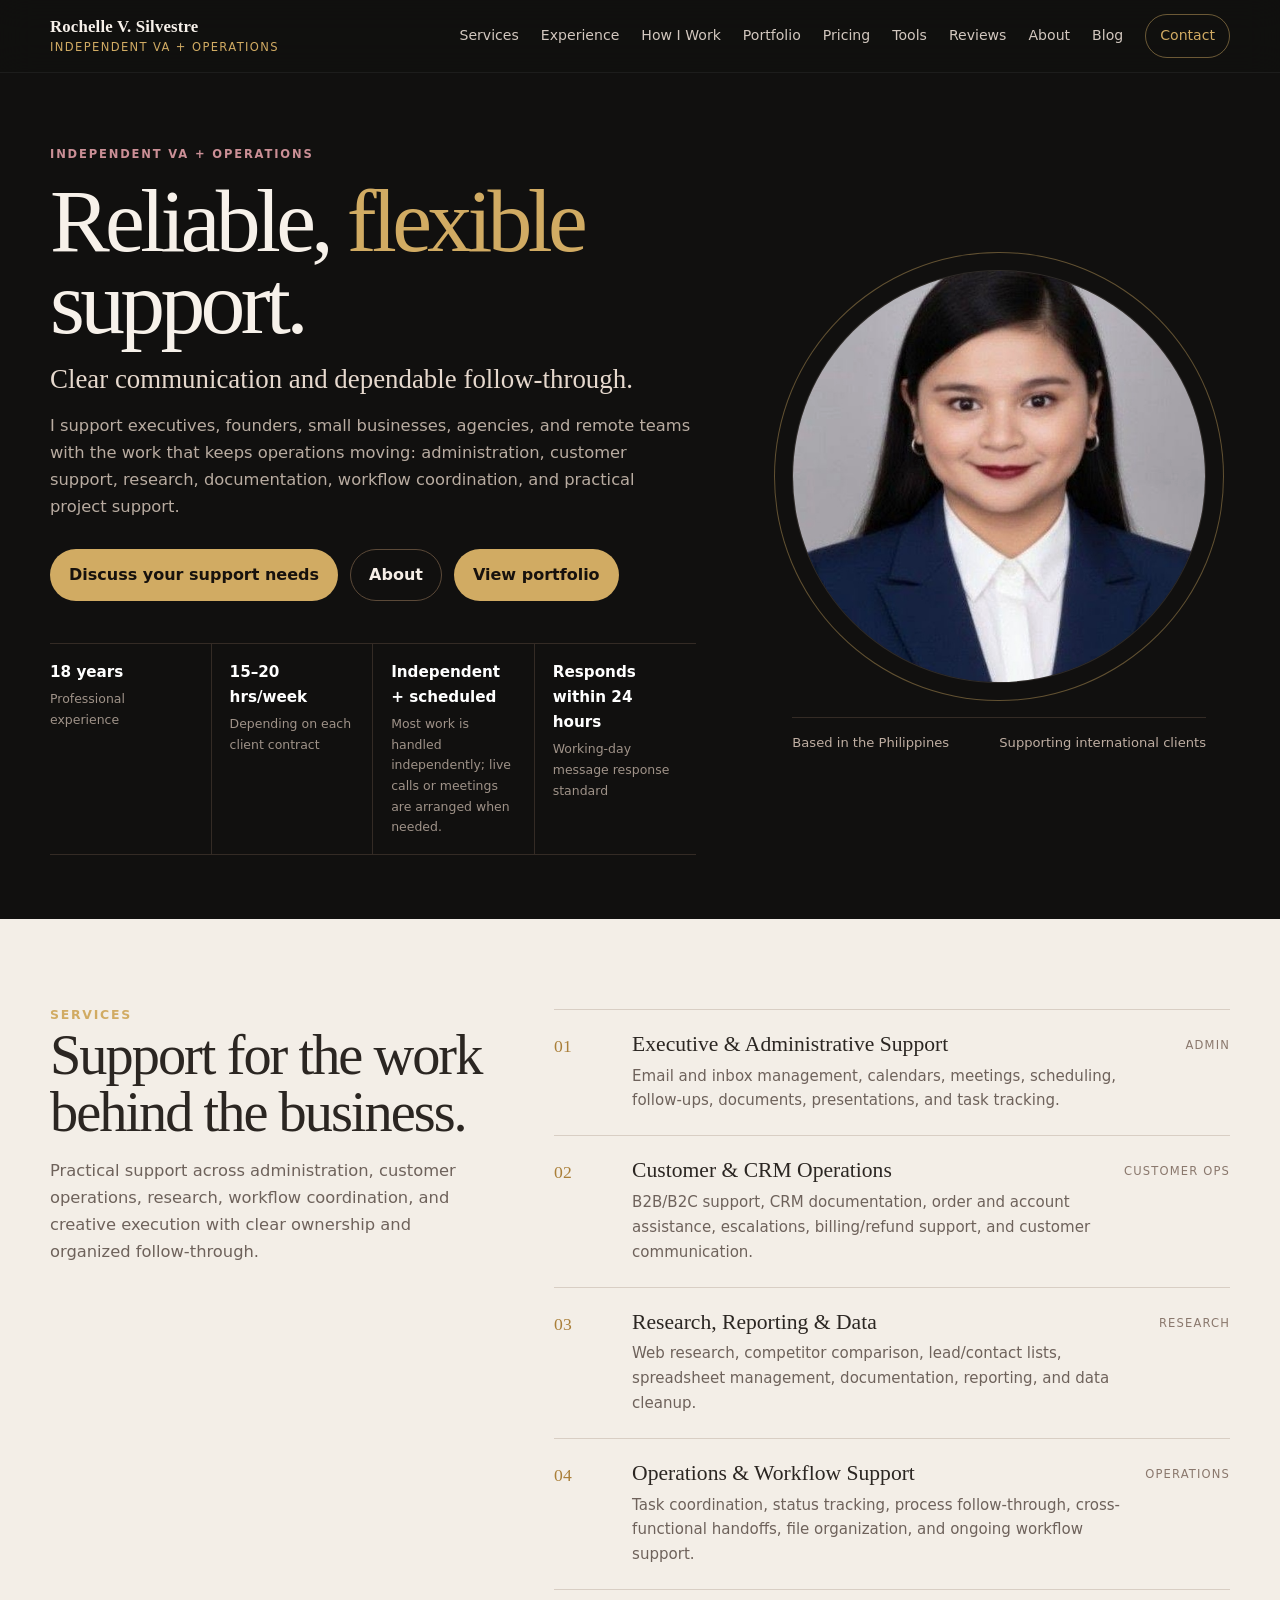
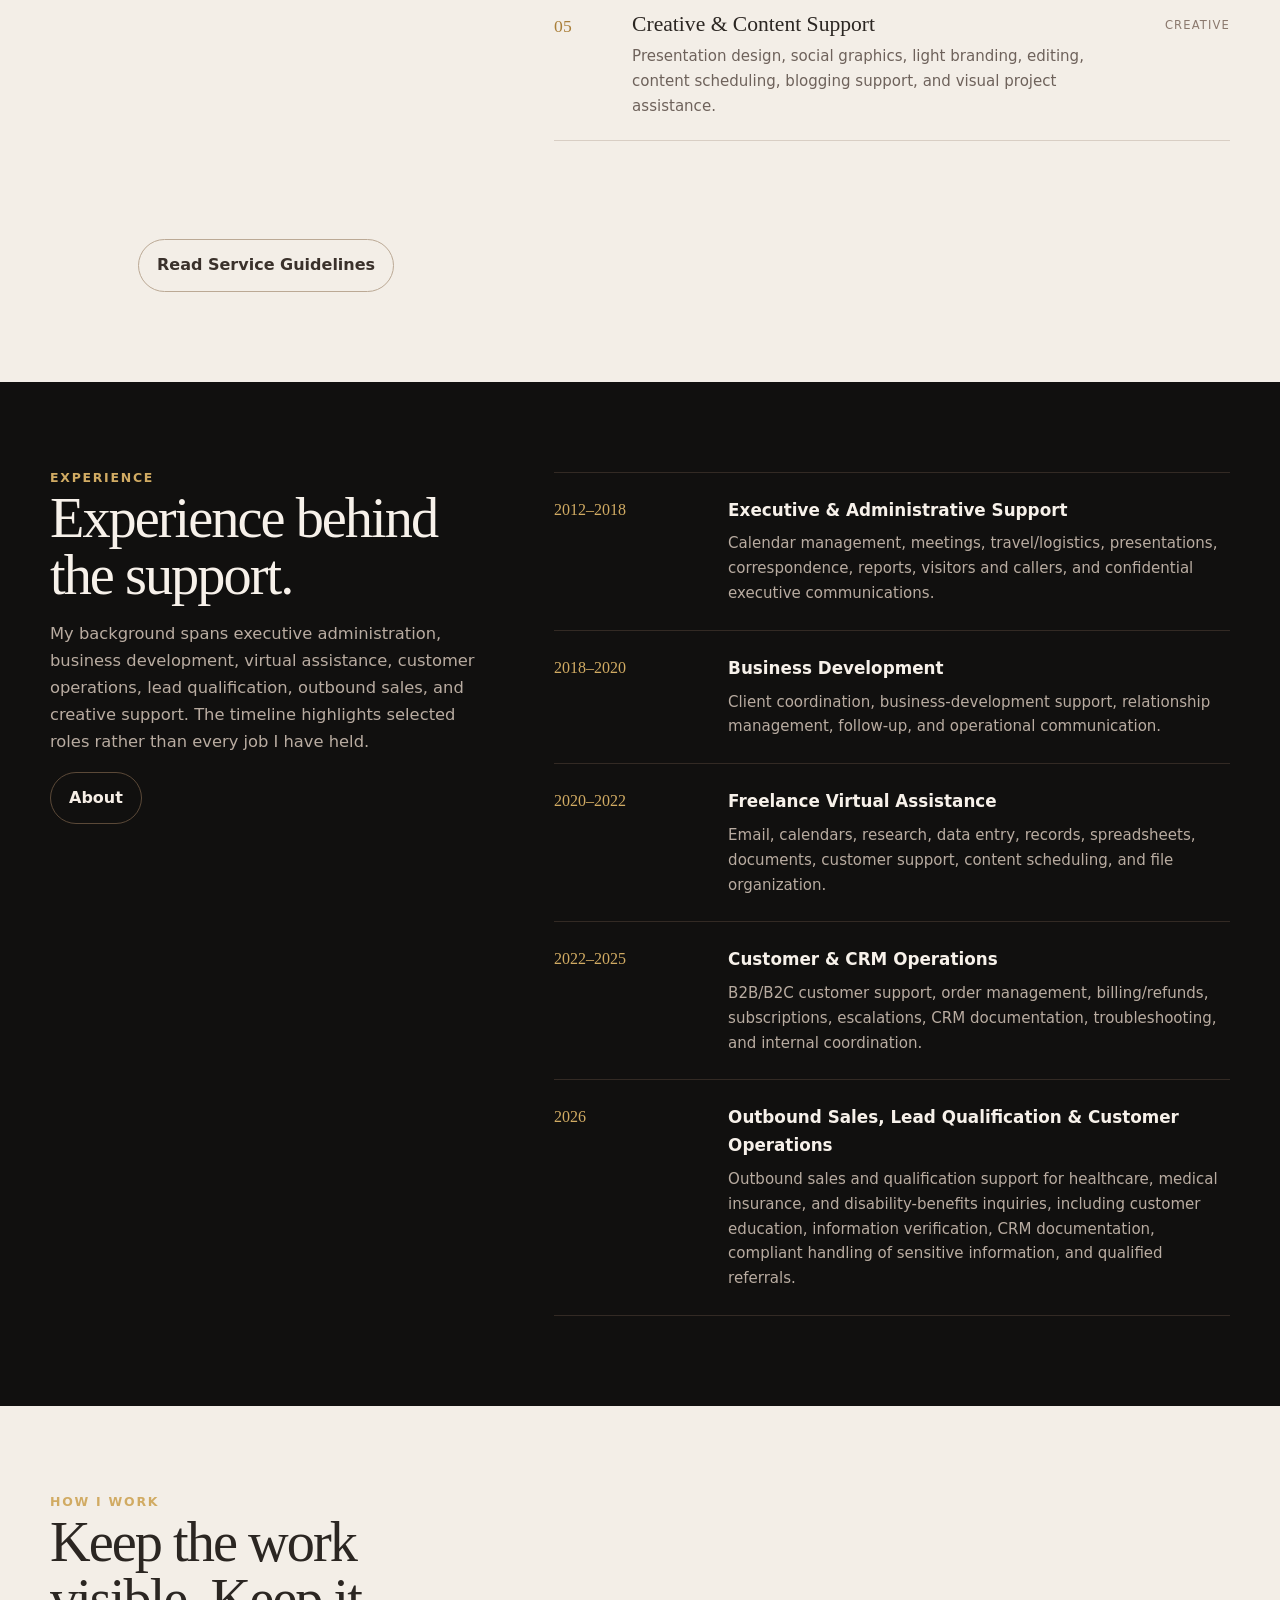
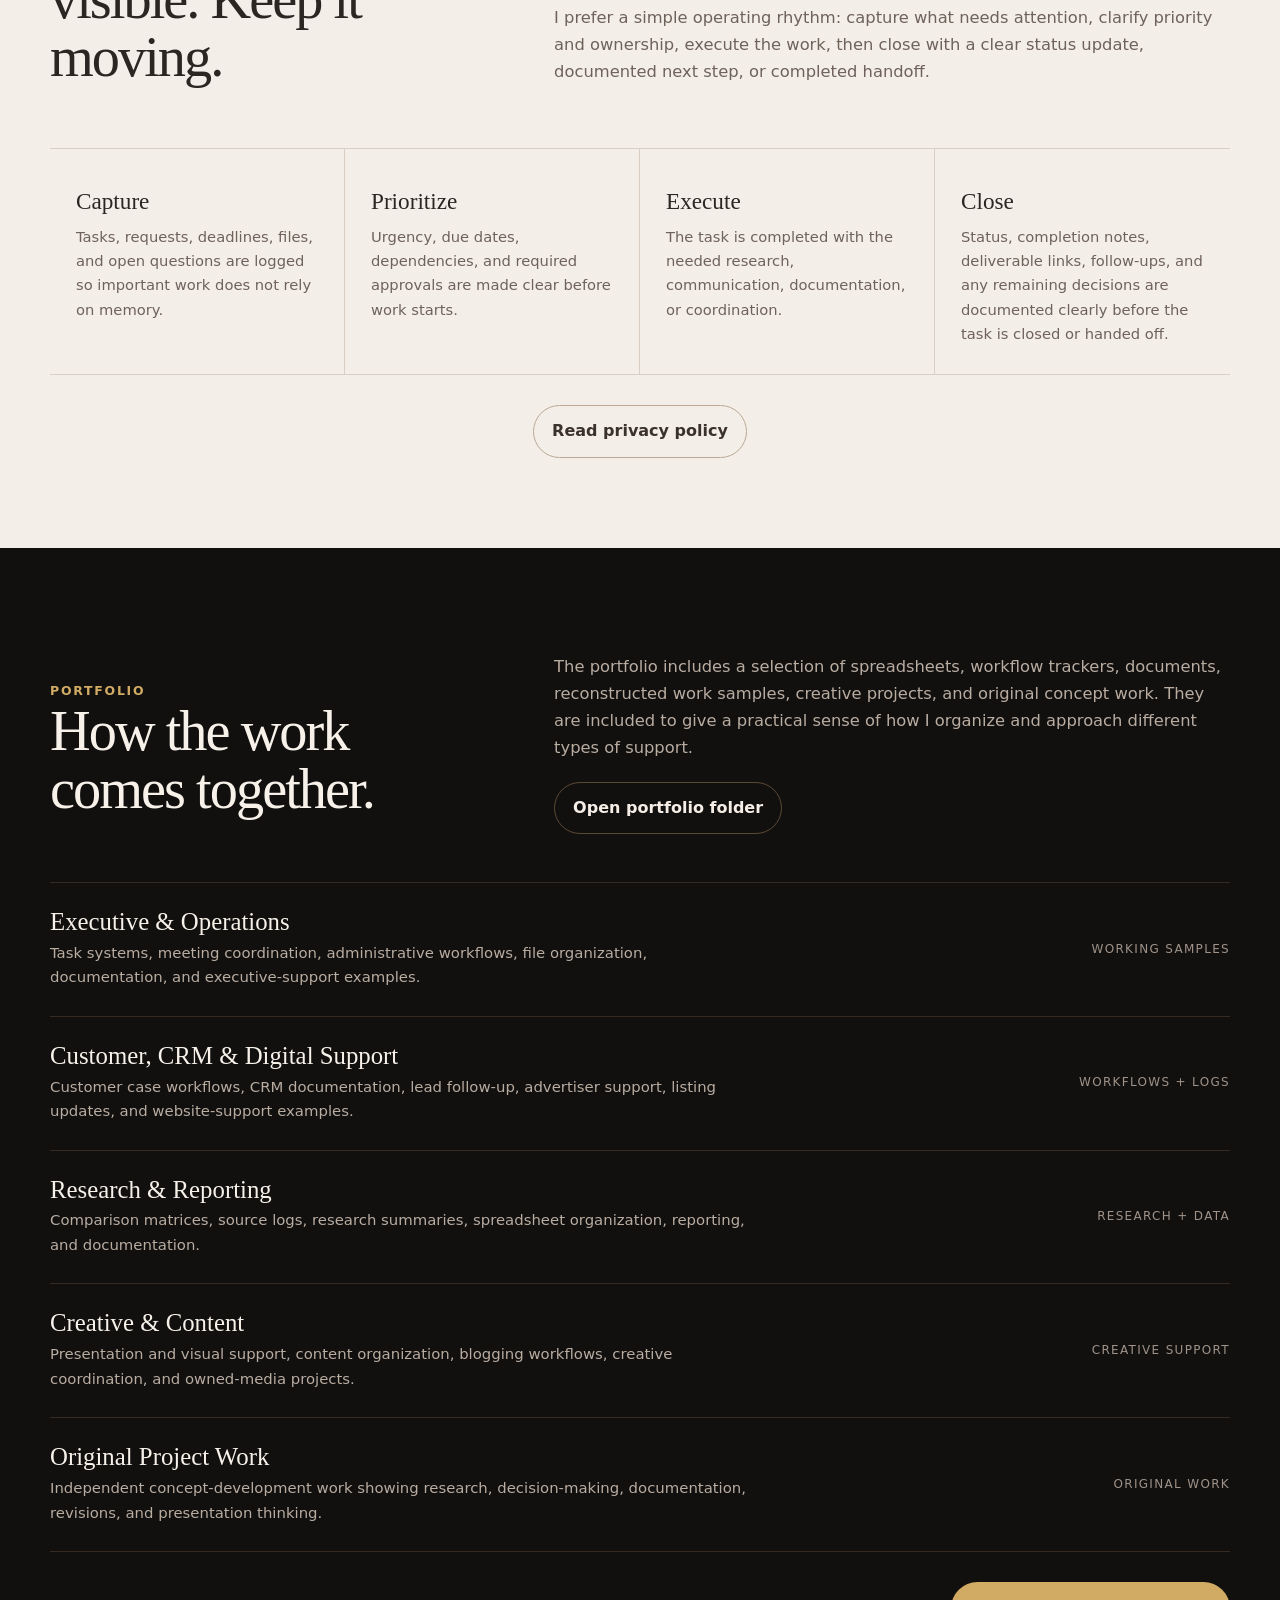
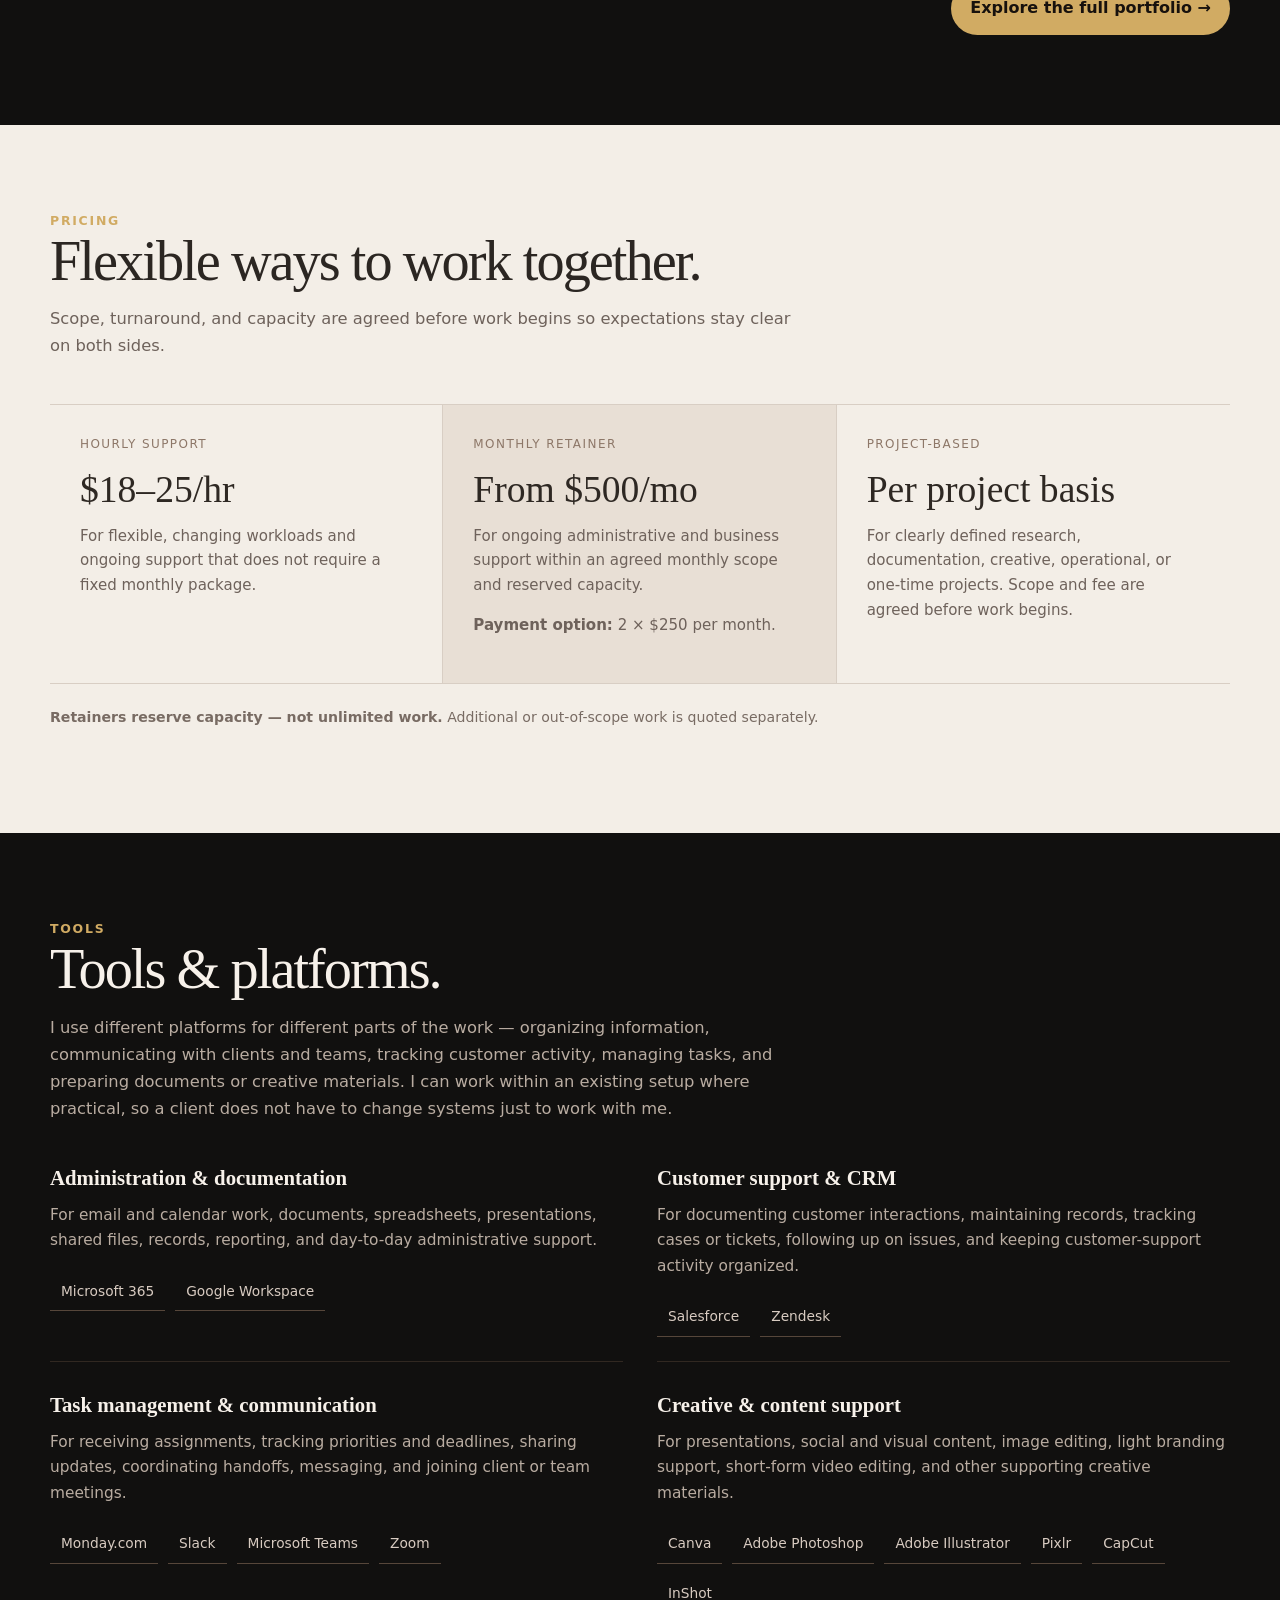
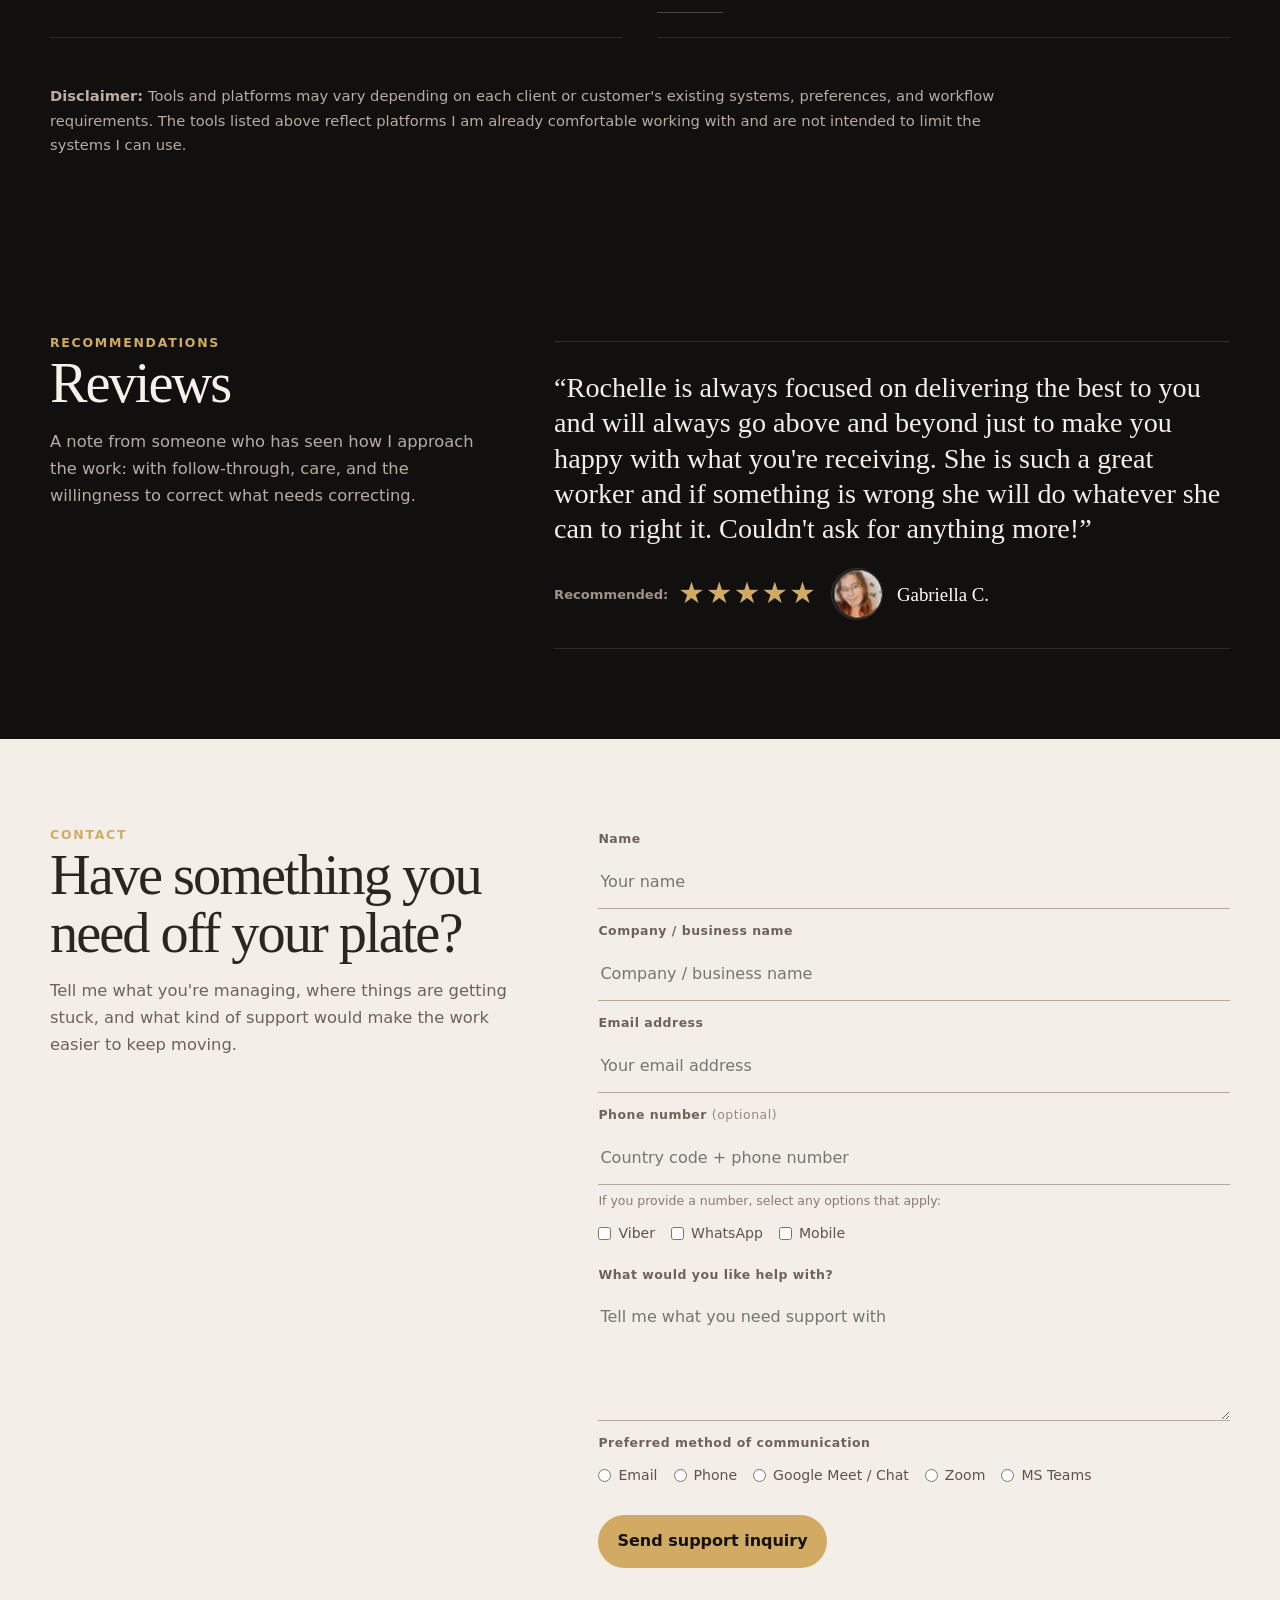
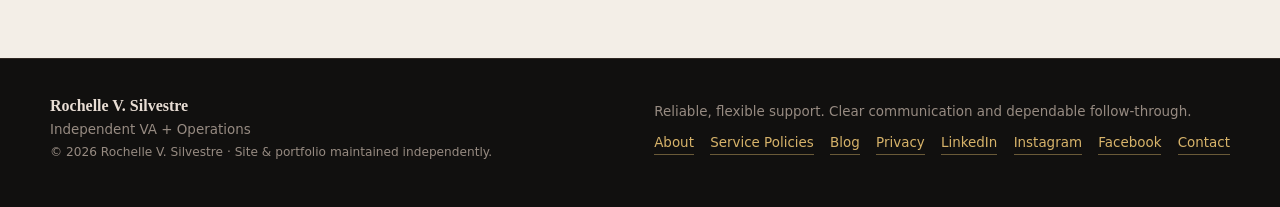
==== commit d153665a: "Add Facebook to footer socials" ====
--- a/index.html
+++ b/index.html
@@ -546,6 +546,7 @@
       <a href="privacy.html" style="display:inline-block;margin-top:8px;margin-right:12px;color:#d7b36a;border-bottom:1px solid rgba(215,179,106,.45);">Privacy</a>
       <a href="https://www.linkedin.com/in/rochelle-v-silvestre" target="_blank" rel="noopener noreferrer" style="display:inline-block;margin-top:8px;margin-right:12px;color:#d7b36a;border-bottom:1px solid rgba(215,179,106,.45);">LinkedIn</a>
       <a href="https://www.instagram.com/rvs_va.ops/" target="_blank" rel="noopener noreferrer" style="display:inline-block;margin-top:8px;margin-right:12px;color:#d7b36a;border-bottom:1px solid rgba(215,179,106,.45);">Instagram</a>
+      <a href="https://www.facebook.com/rrlvsva" target="_blank" rel="noopener noreferrer" style="display:inline-block;margin-top:8px;margin-right:12px;color:#d7b36a;border-bottom:1px solid rgba(215,179,106,.45);">Facebook</a>
       <a href="#contact" style="display:inline-block;margin-top:8px;color:#d7b36a;border-bottom:1px solid rgba(215,179,106,.45);">Contact</a>
     </div>
   </div>
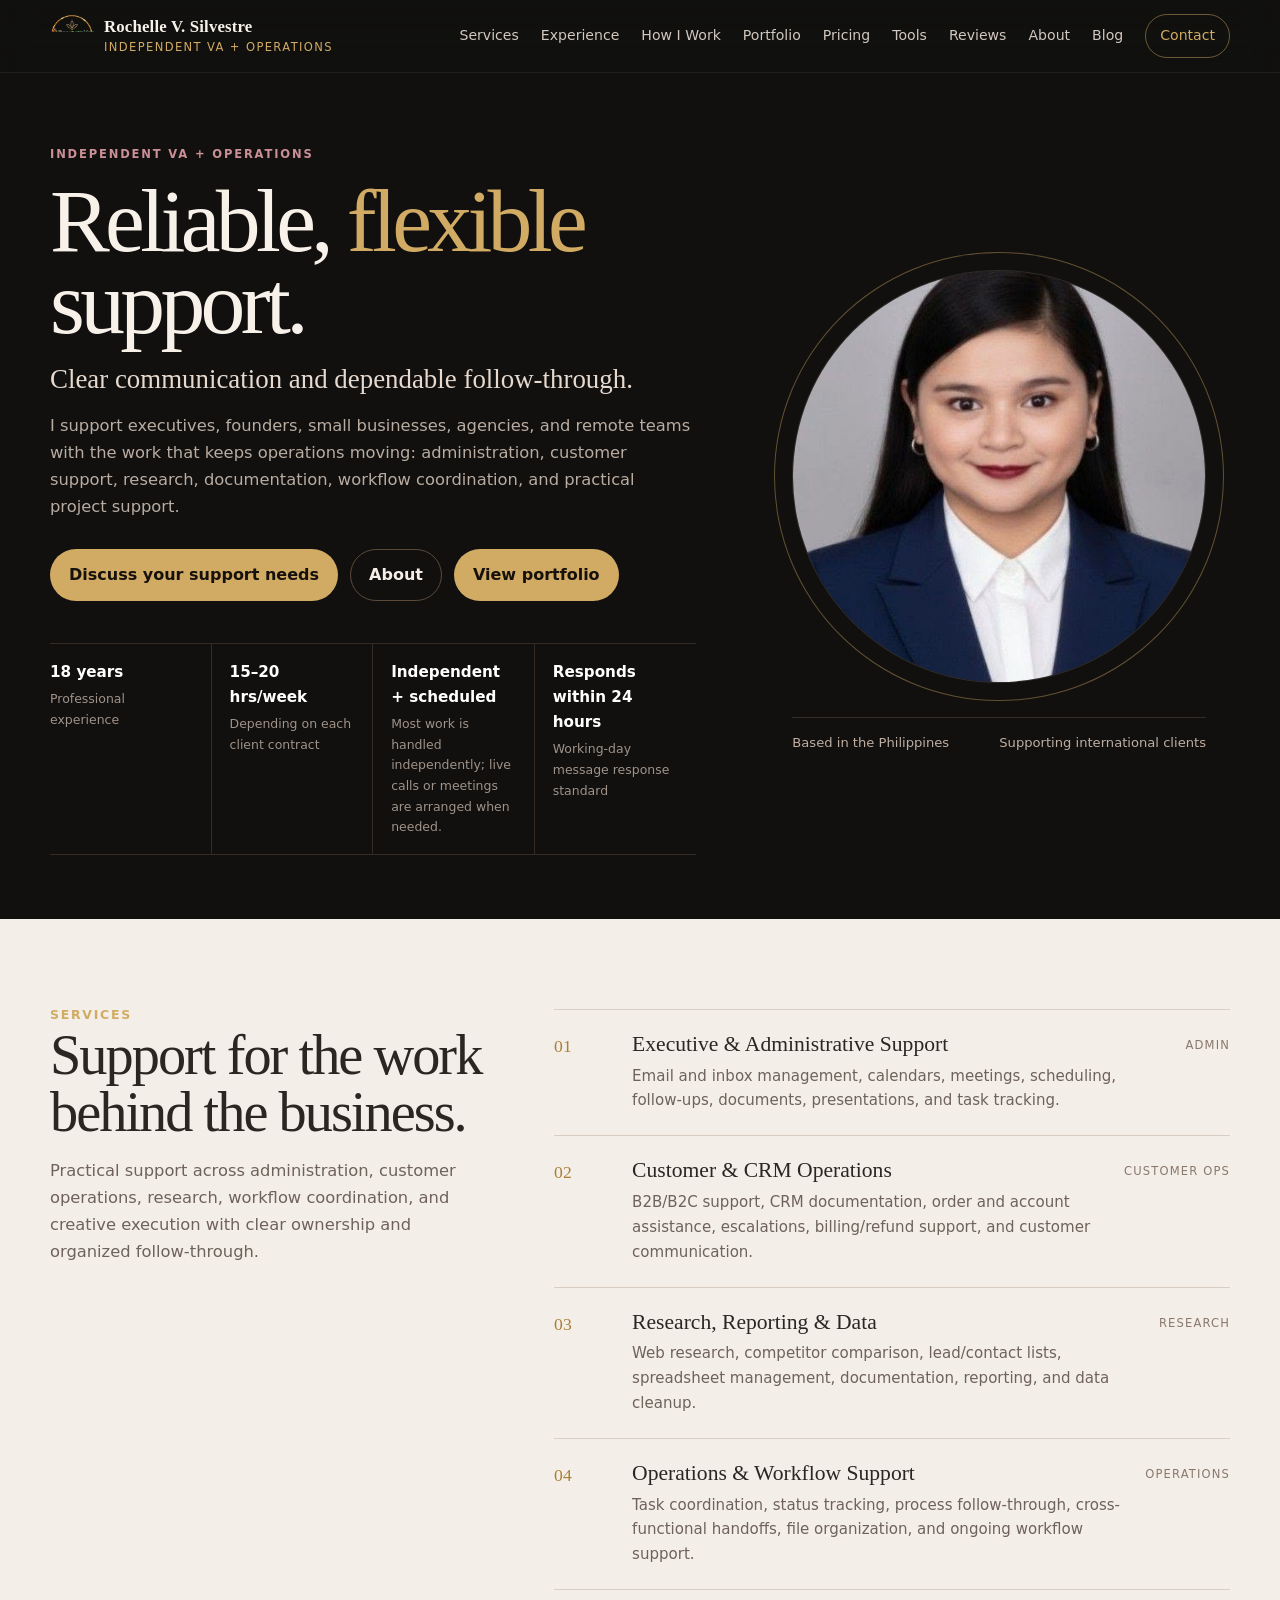
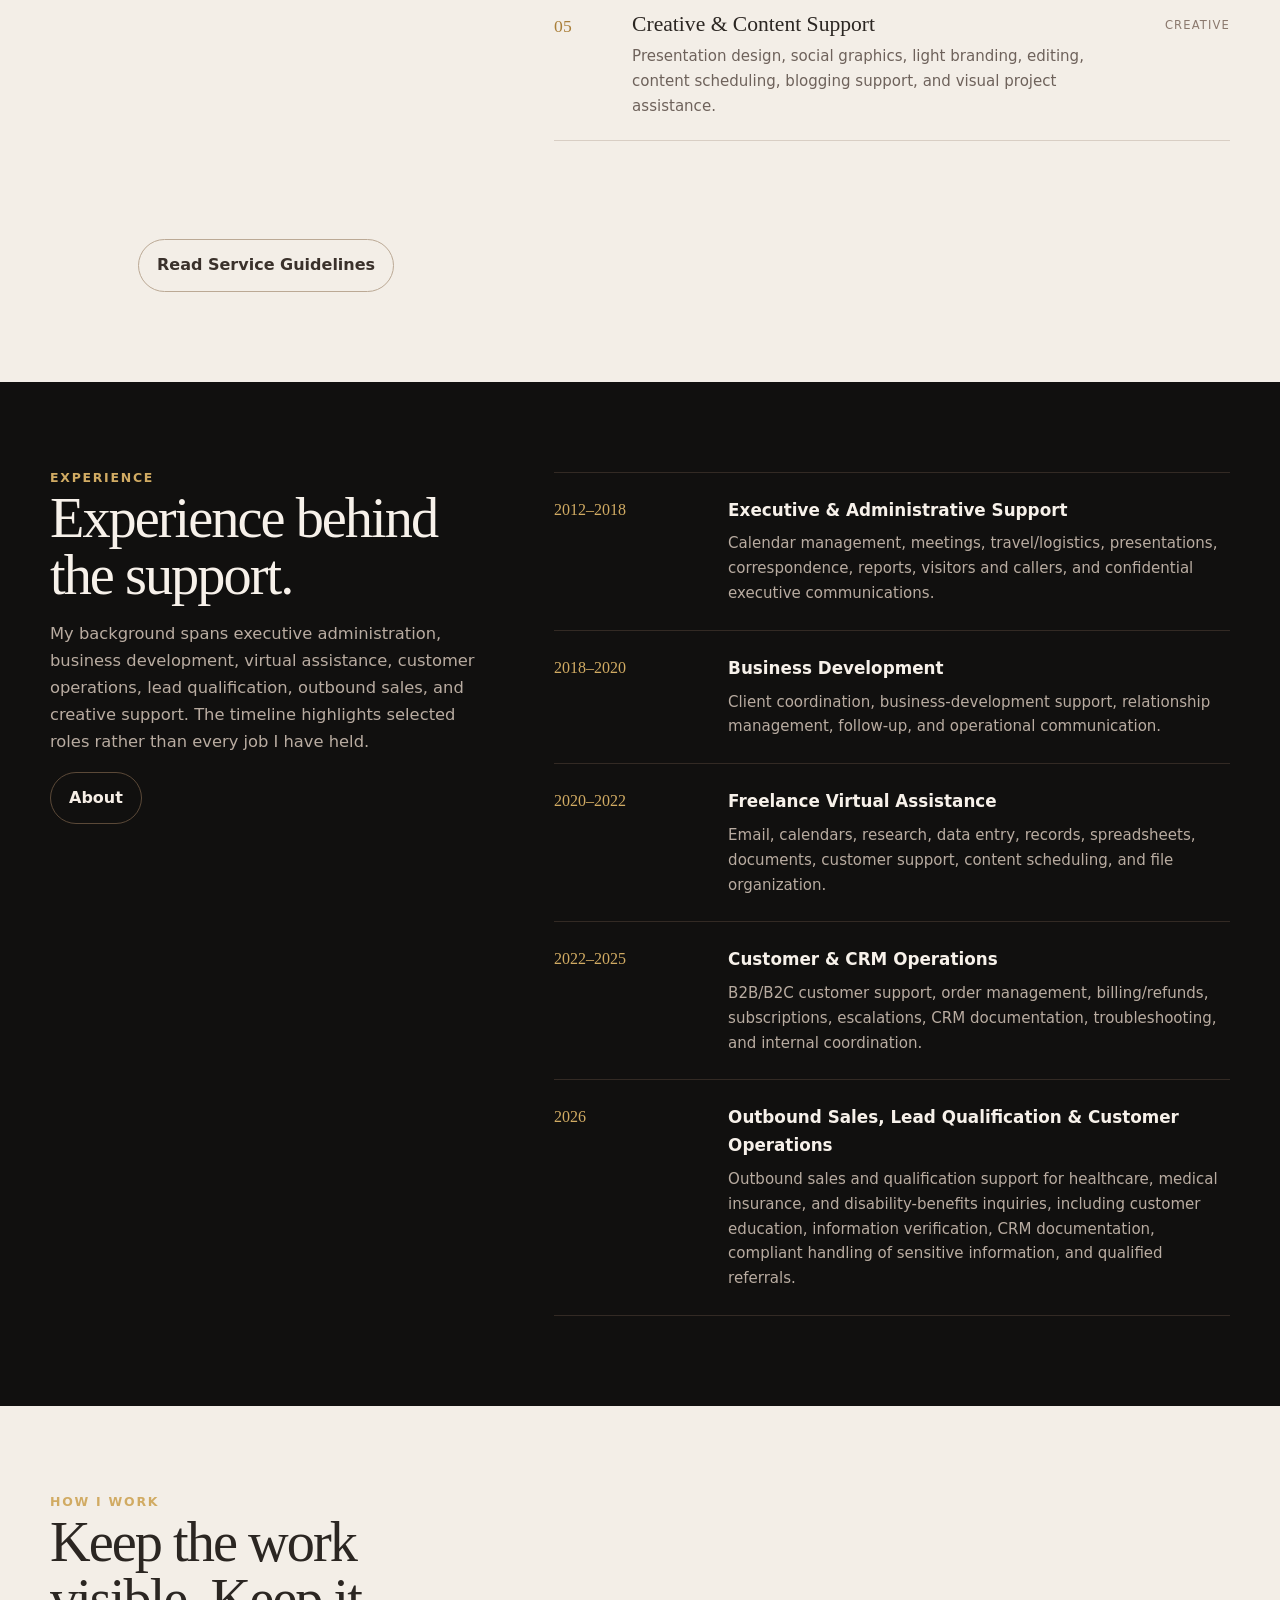
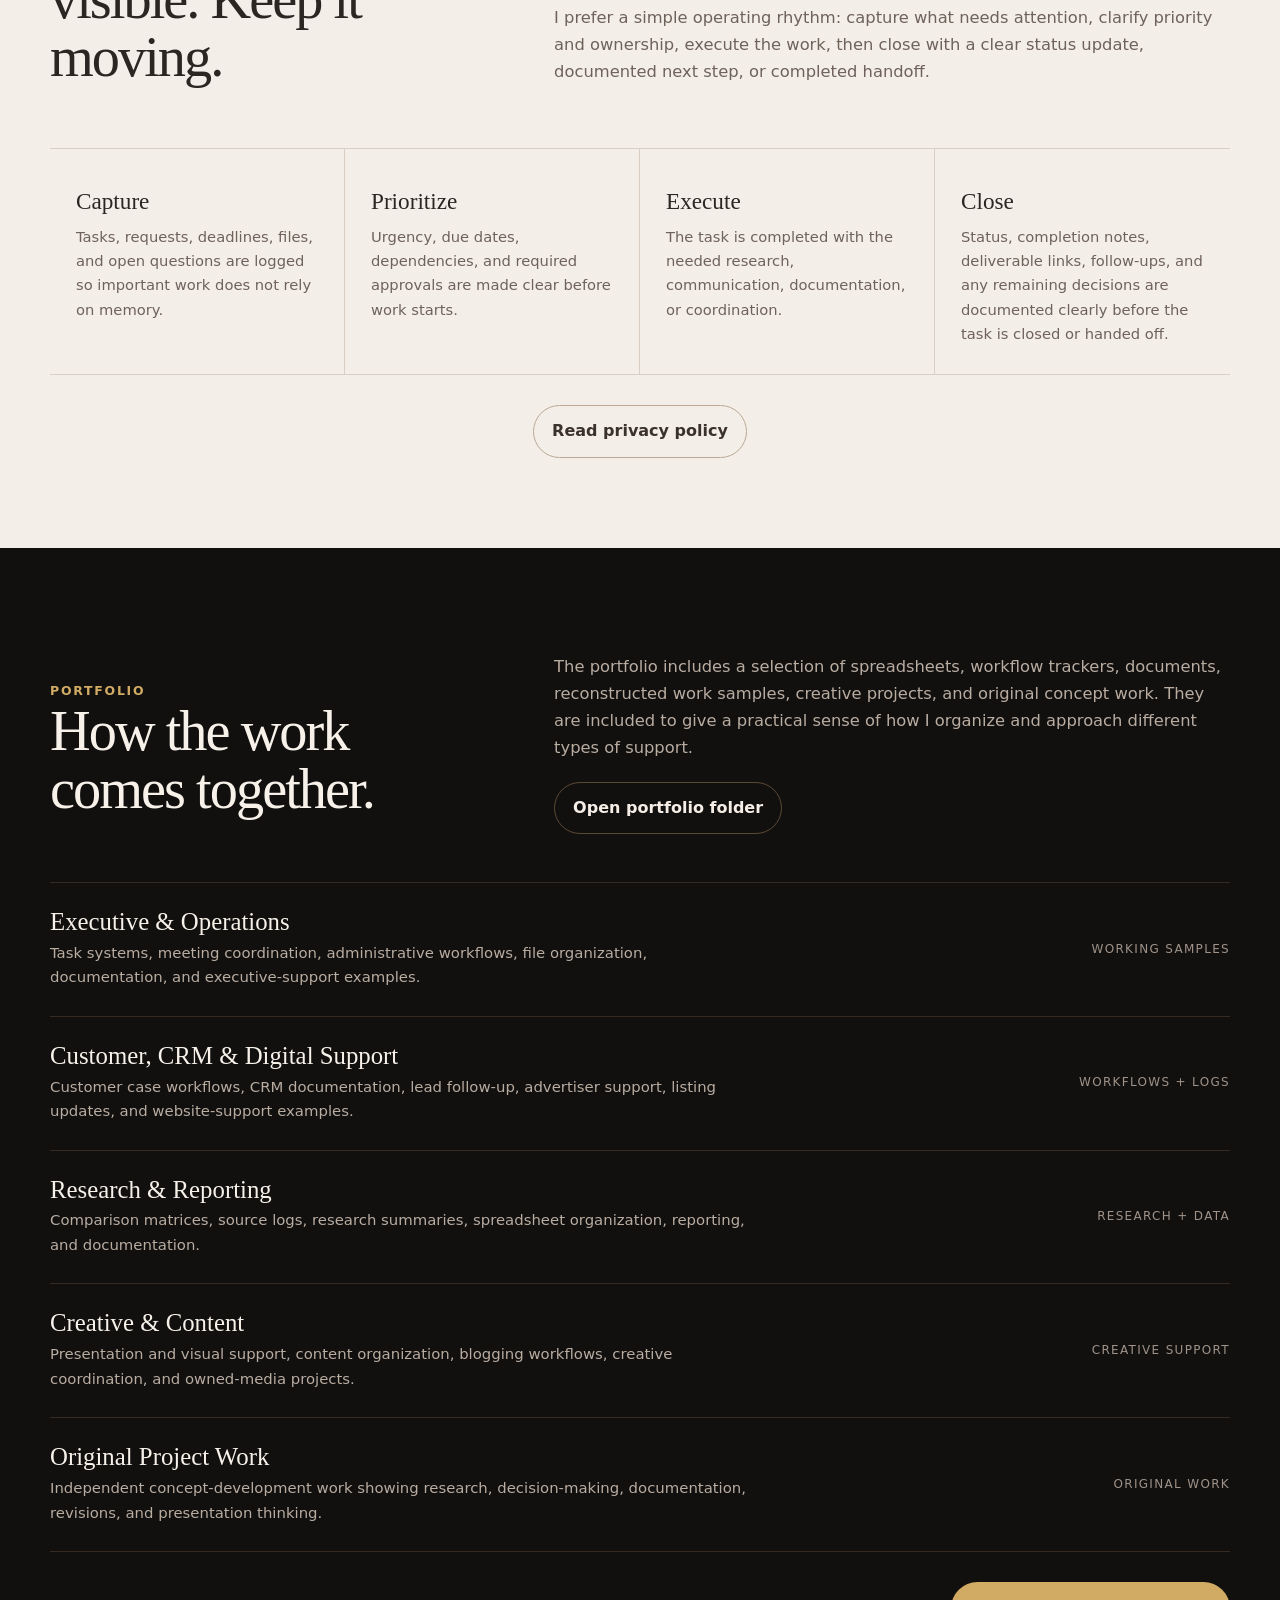
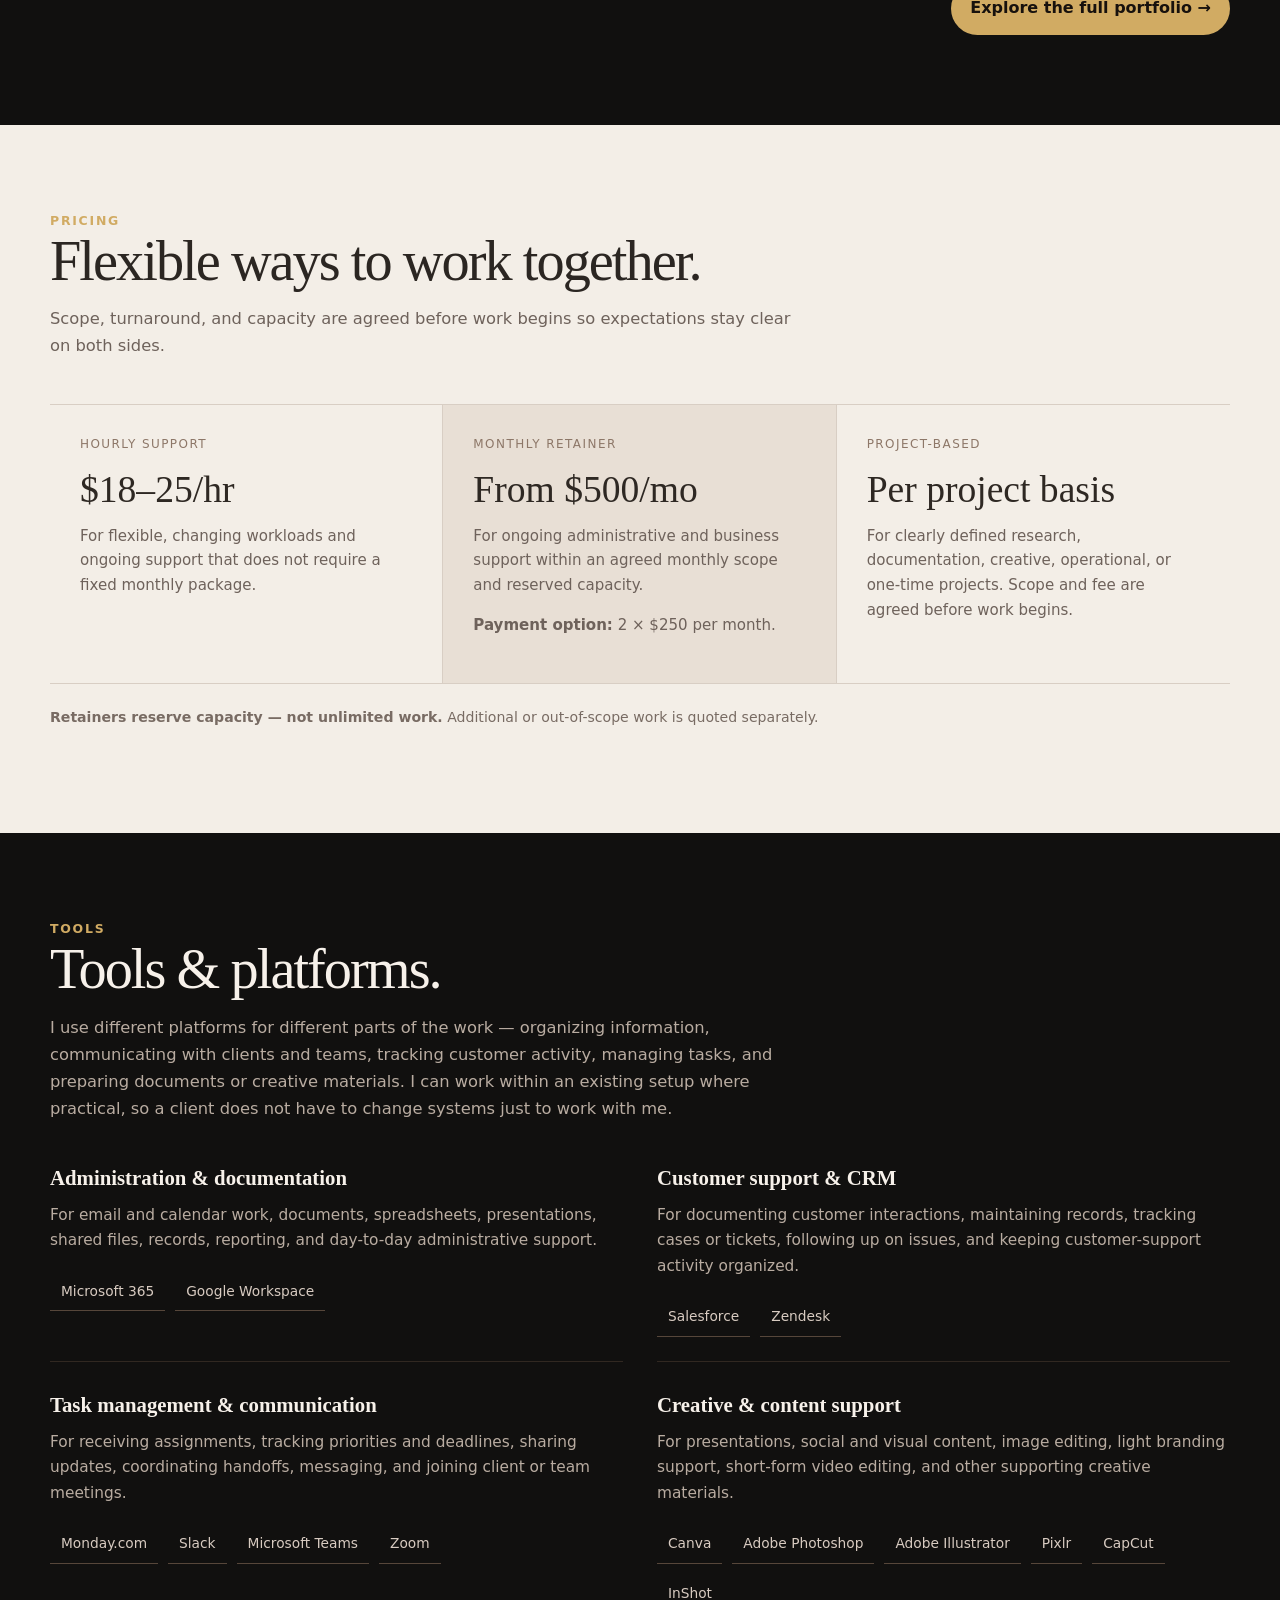
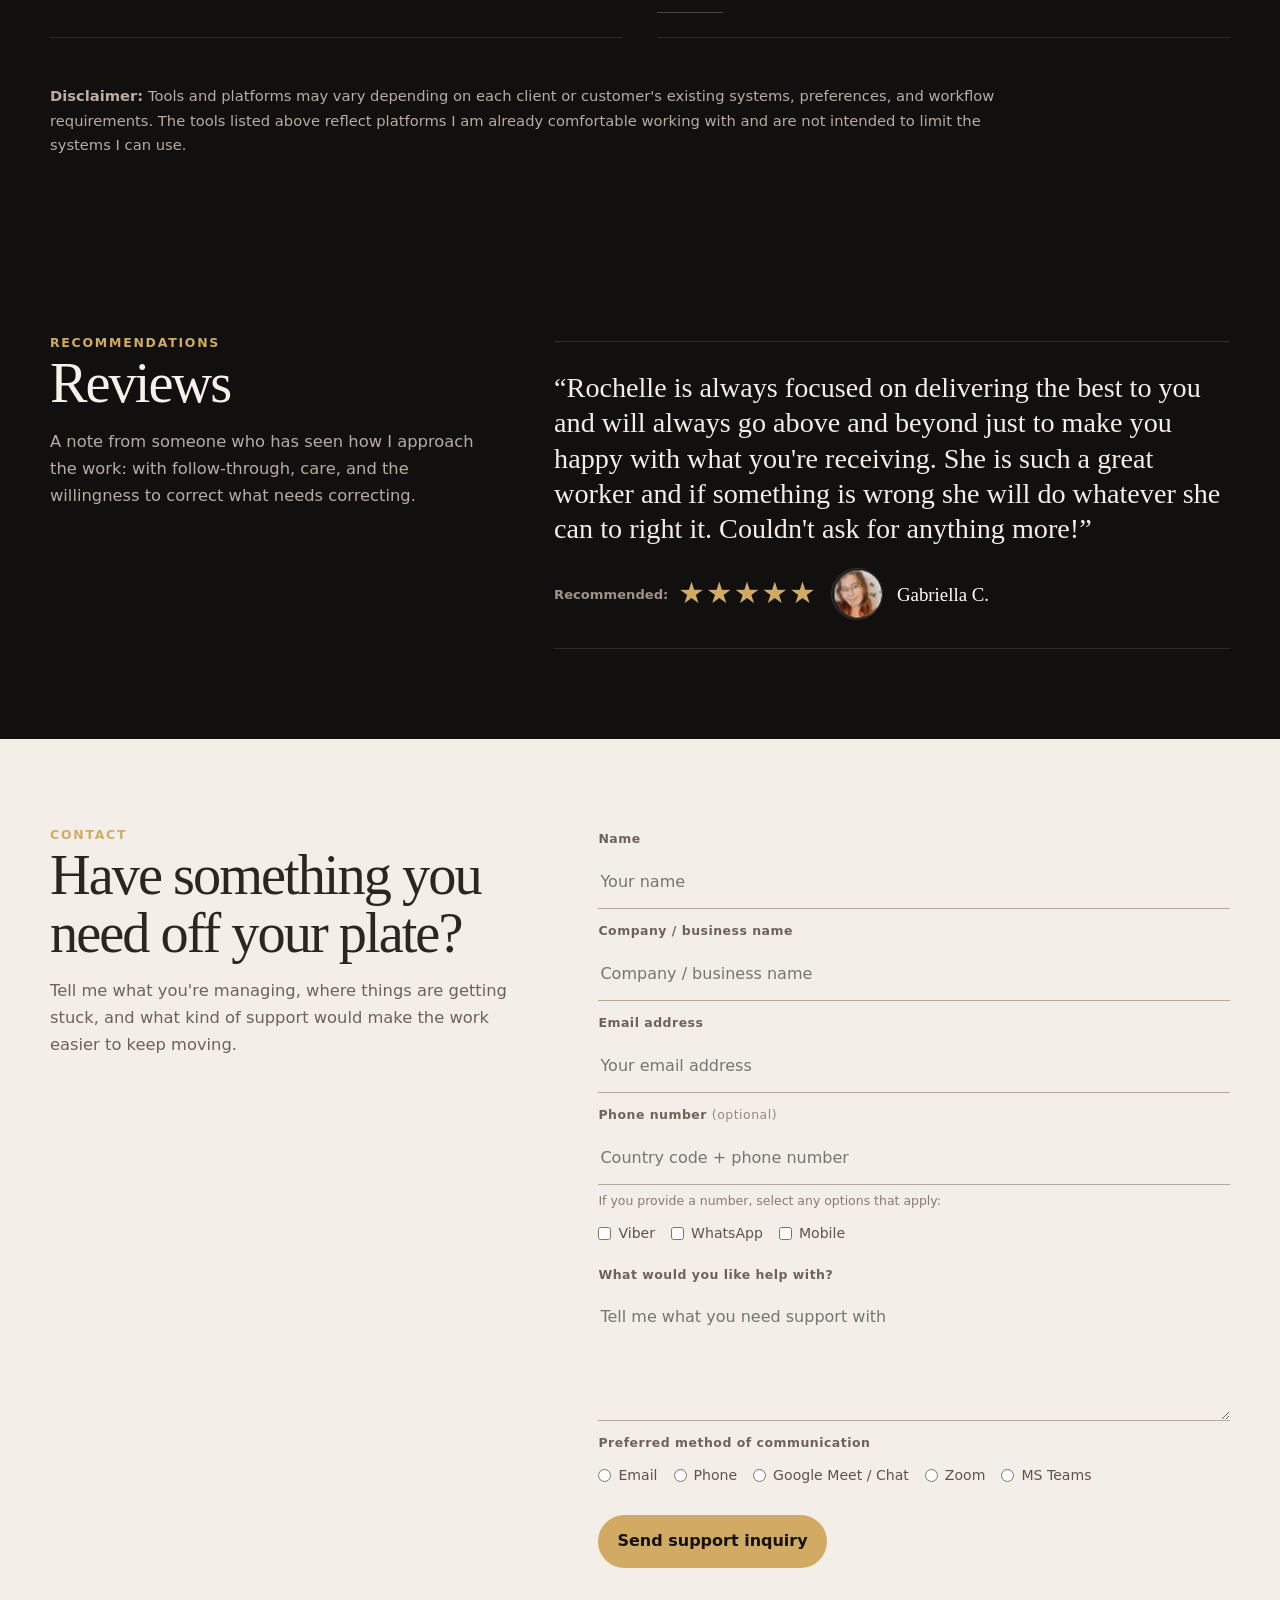
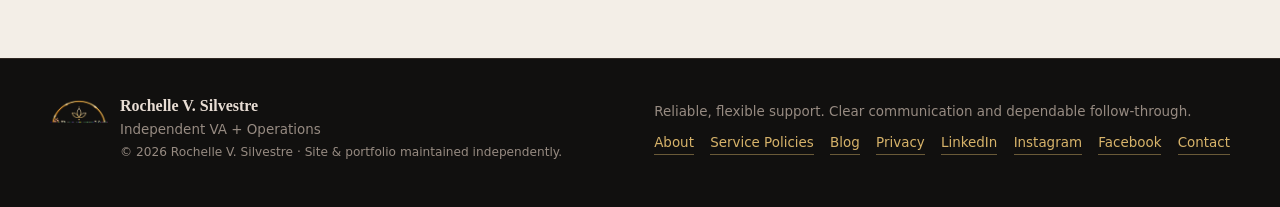
==== commit 49e3d076: "Add logo to public navigation and footers" ====
--- a/index.html
+++ b/index.html
@@ -315,13 +315,21 @@
 
 /* Tighten hero spacing below nav */
 .hero{padding-top:72px!important}
+
+/* SITE LOGO */
+.brand.site-branding{flex-direction:row;align-items:center;gap:10px}
+.brand-copy{display:flex;flex-direction:column;line-height:1.1;min-width:0}
+.site-logo{width:44px;height:44px;object-fit:contain;flex:0 0 auto;display:block}
+.footer-brand{display:flex;align-items:center;gap:12px}
+.footer-logo{width:58px;height:58px;object-fit:contain;flex:0 0 auto;display:block}
+@media(max-width:720px){.site-logo{width:38px;height:38px}.footer-logo{width:50px;height:50px}.footer-brand{align-items:flex-start}}
 </style>
   <script defer src="https://cloud.umami.is/script.js" data-website-id="4d20ec6e-67e3-44fc-acd3-5c53bfd78c80"></script>
 </head>
 <body>
 <nav>
   <div class="wrap nav-inner">
-    <a class="brand" href="#top"><strong>Rochelle V. Silvestre</strong><span>Independent VA + Operations</span></a>
+    <a class="brand site-branding" href="#top"><img class="site-logo" src="assets/rochelle-v-silvestre-logo.png" alt="" width="128" height="128" decoding="async"><div class="brand-copy"><strong>Rochelle V. Silvestre</strong><span>Independent VA + Operations</span></div></a>
     <button class="menu-btn" type="button" aria-label="Toggle navigation" aria-expanded="false" onclick="toggleMobileMenu(this)">☰</button>
     <div class="nav-links">
       <a href="#services">Services</a>
@@ -538,7 +546,7 @@
 
 <footer>
   <div class="wrap footer-inner">
-    <div><strong>Rochelle V. Silvestre</strong><br>Independent VA + Operations<br><span style="font-size:.76rem">© 2026 Rochelle V. Silvestre · Site & portfolio maintained independently.</span></div>
+    <div class="footer-brand"><img class="footer-logo" src="assets/rochelle-v-silvestre-logo.png" alt="Rochelle V. Silvestre — VA + Operations logo" width="128" height="128" loading="lazy" decoding="async"><div><strong>Rochelle V. Silvestre</strong><br>Independent VA + Operations<br><span style="font-size:.76rem">© 2026 Rochelle V. Silvestre · Site & portfolio maintained independently.</span></div></div>
     <div class="footer-right">Reliable, flexible support. Clear communication and dependable follow-through.<br>
       <a href="about.html" style="display:inline-block;margin-top:8px;margin-right:12px;color:#d7b36a;border-bottom:1px solid rgba(215,179,106,.45);">About</a>
       <a href="service-policies.html" style="display:inline-block;margin-top:8px;margin-right:12px;color:#d7b36a;border-bottom:1px solid rgba(215,179,106,.45);">Service Policies</a>
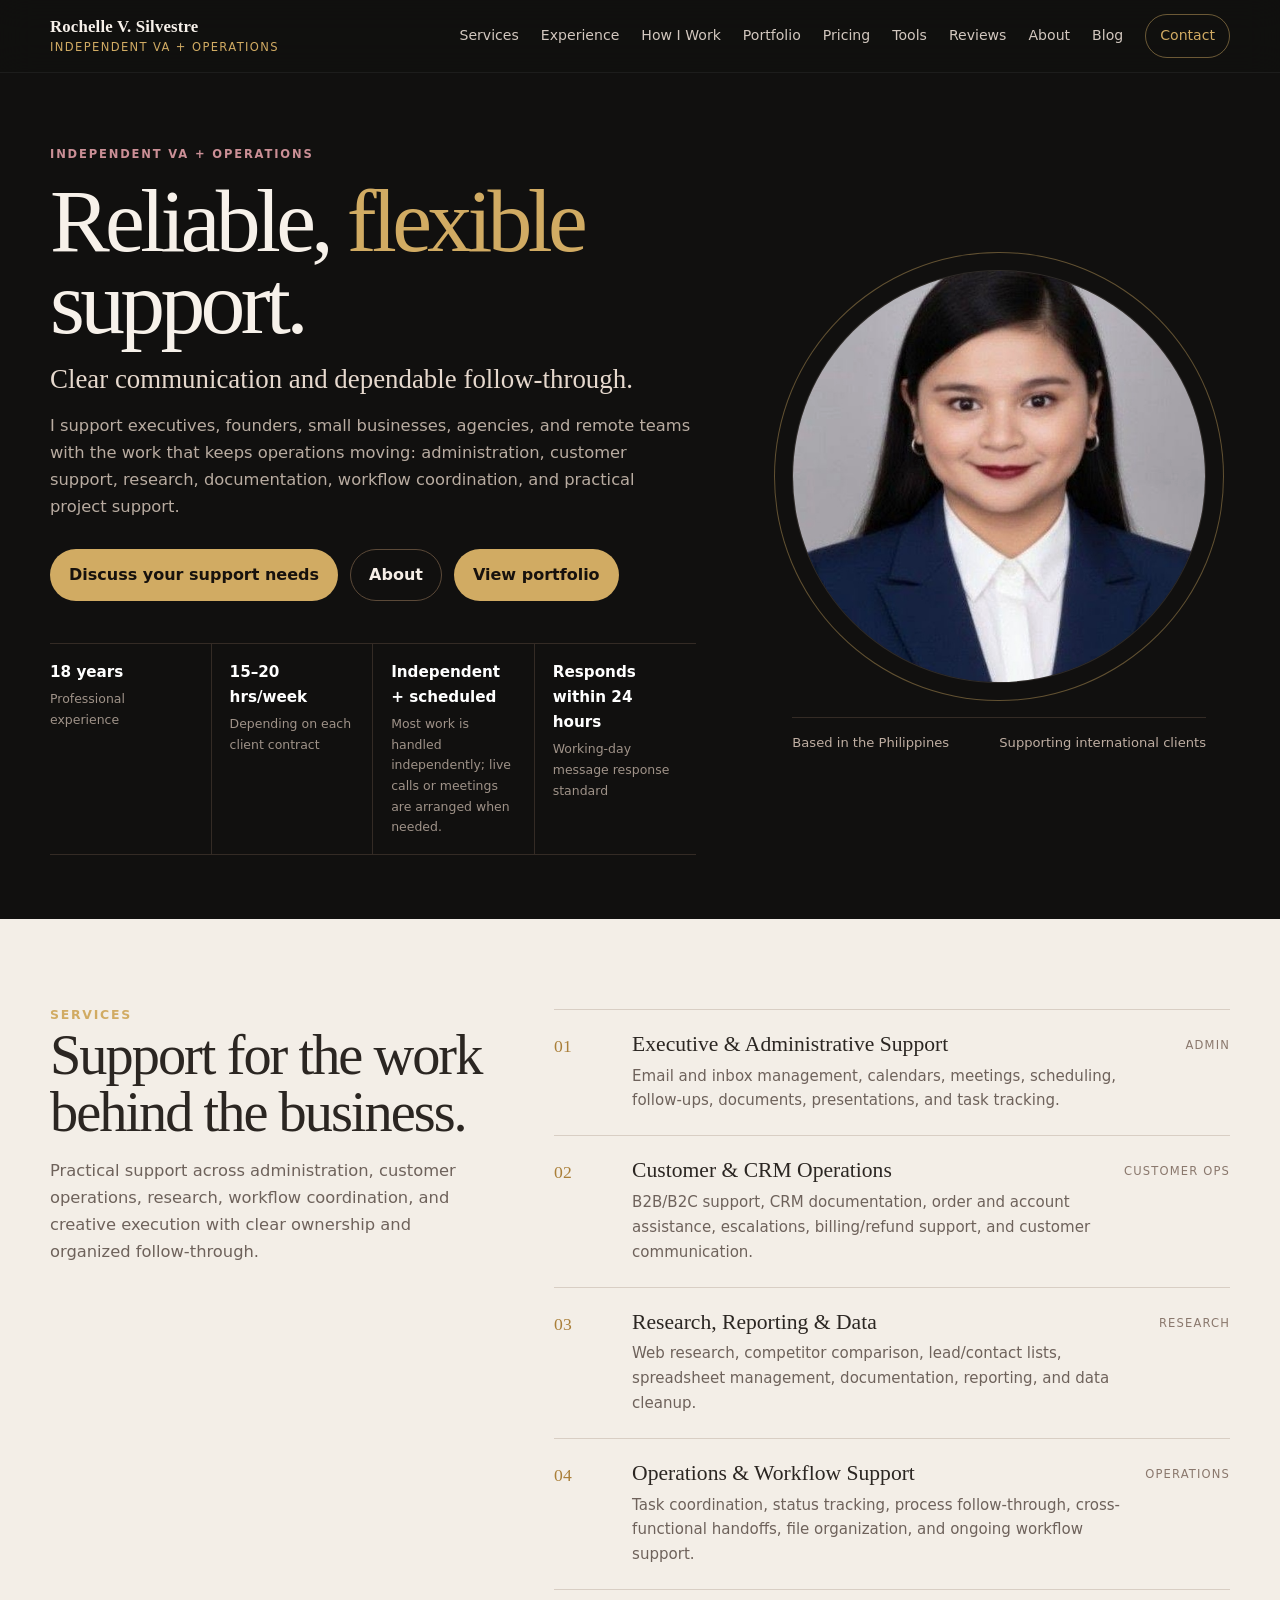
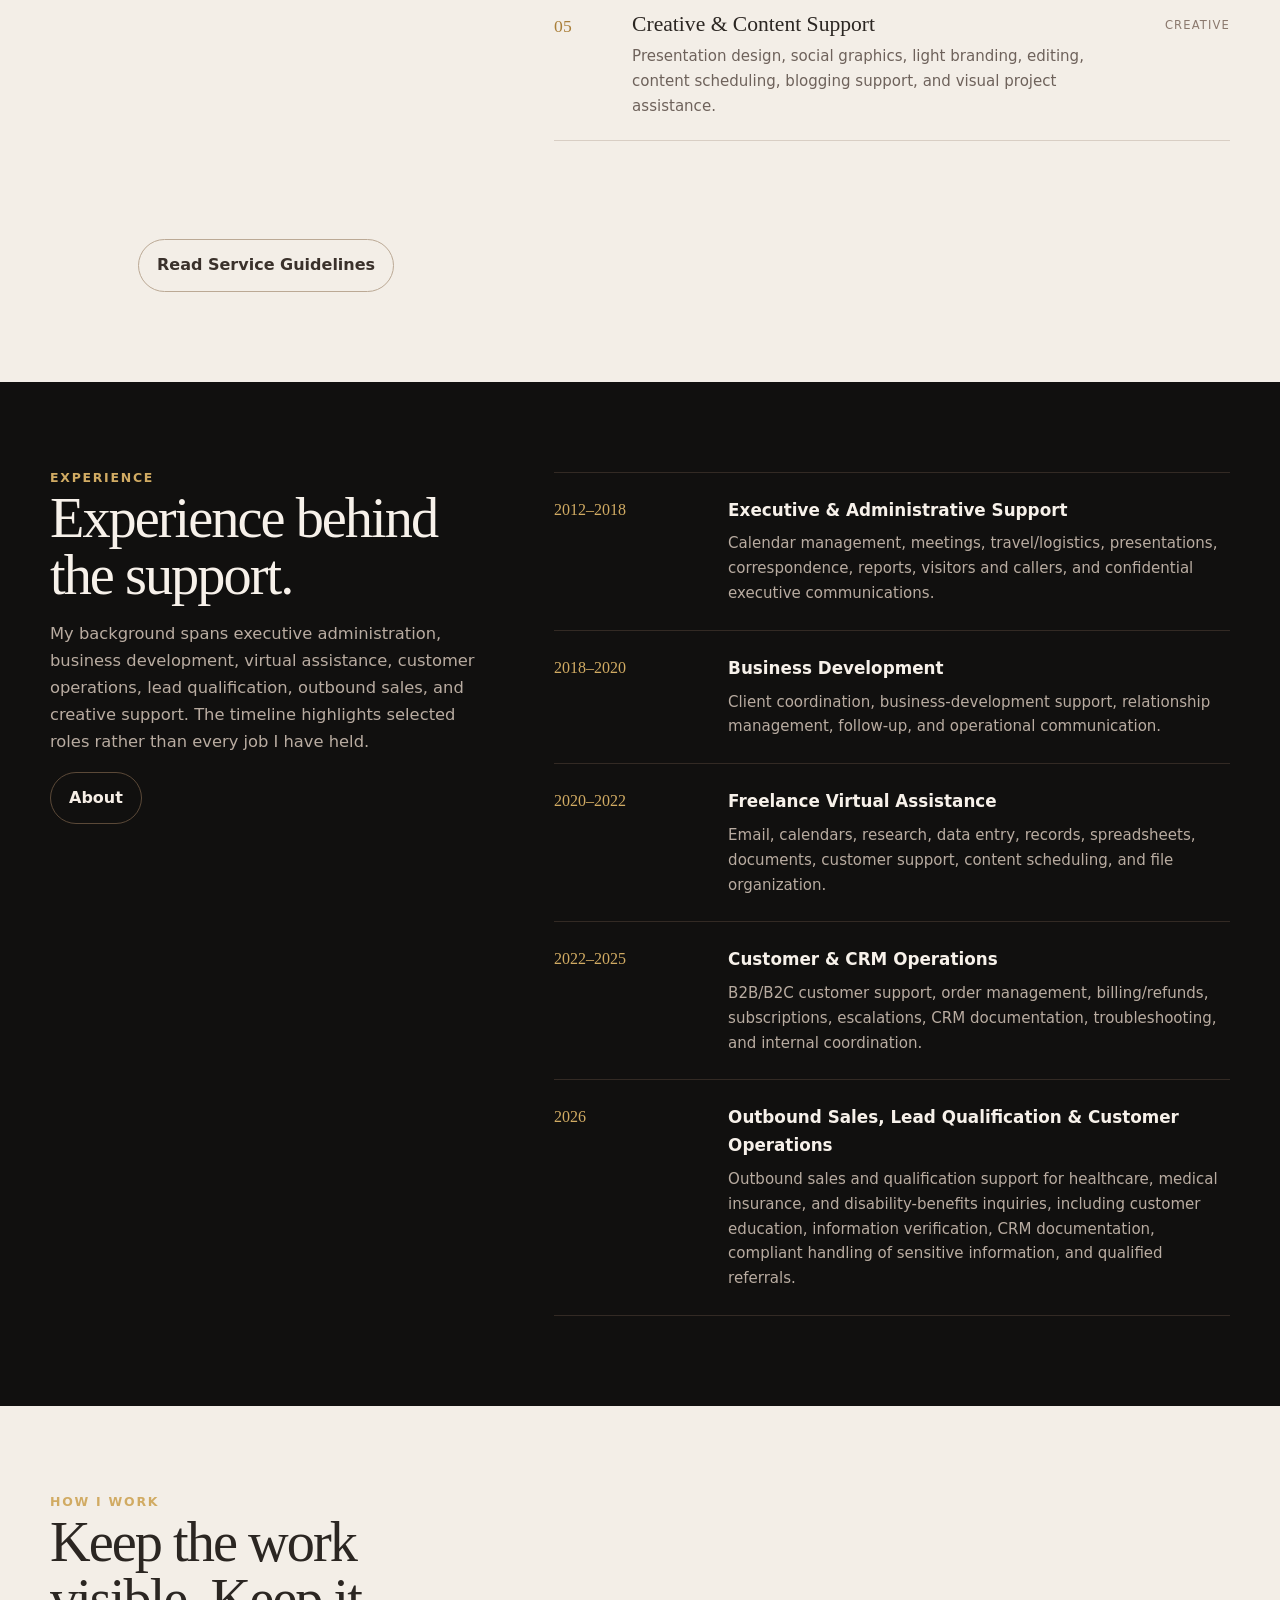
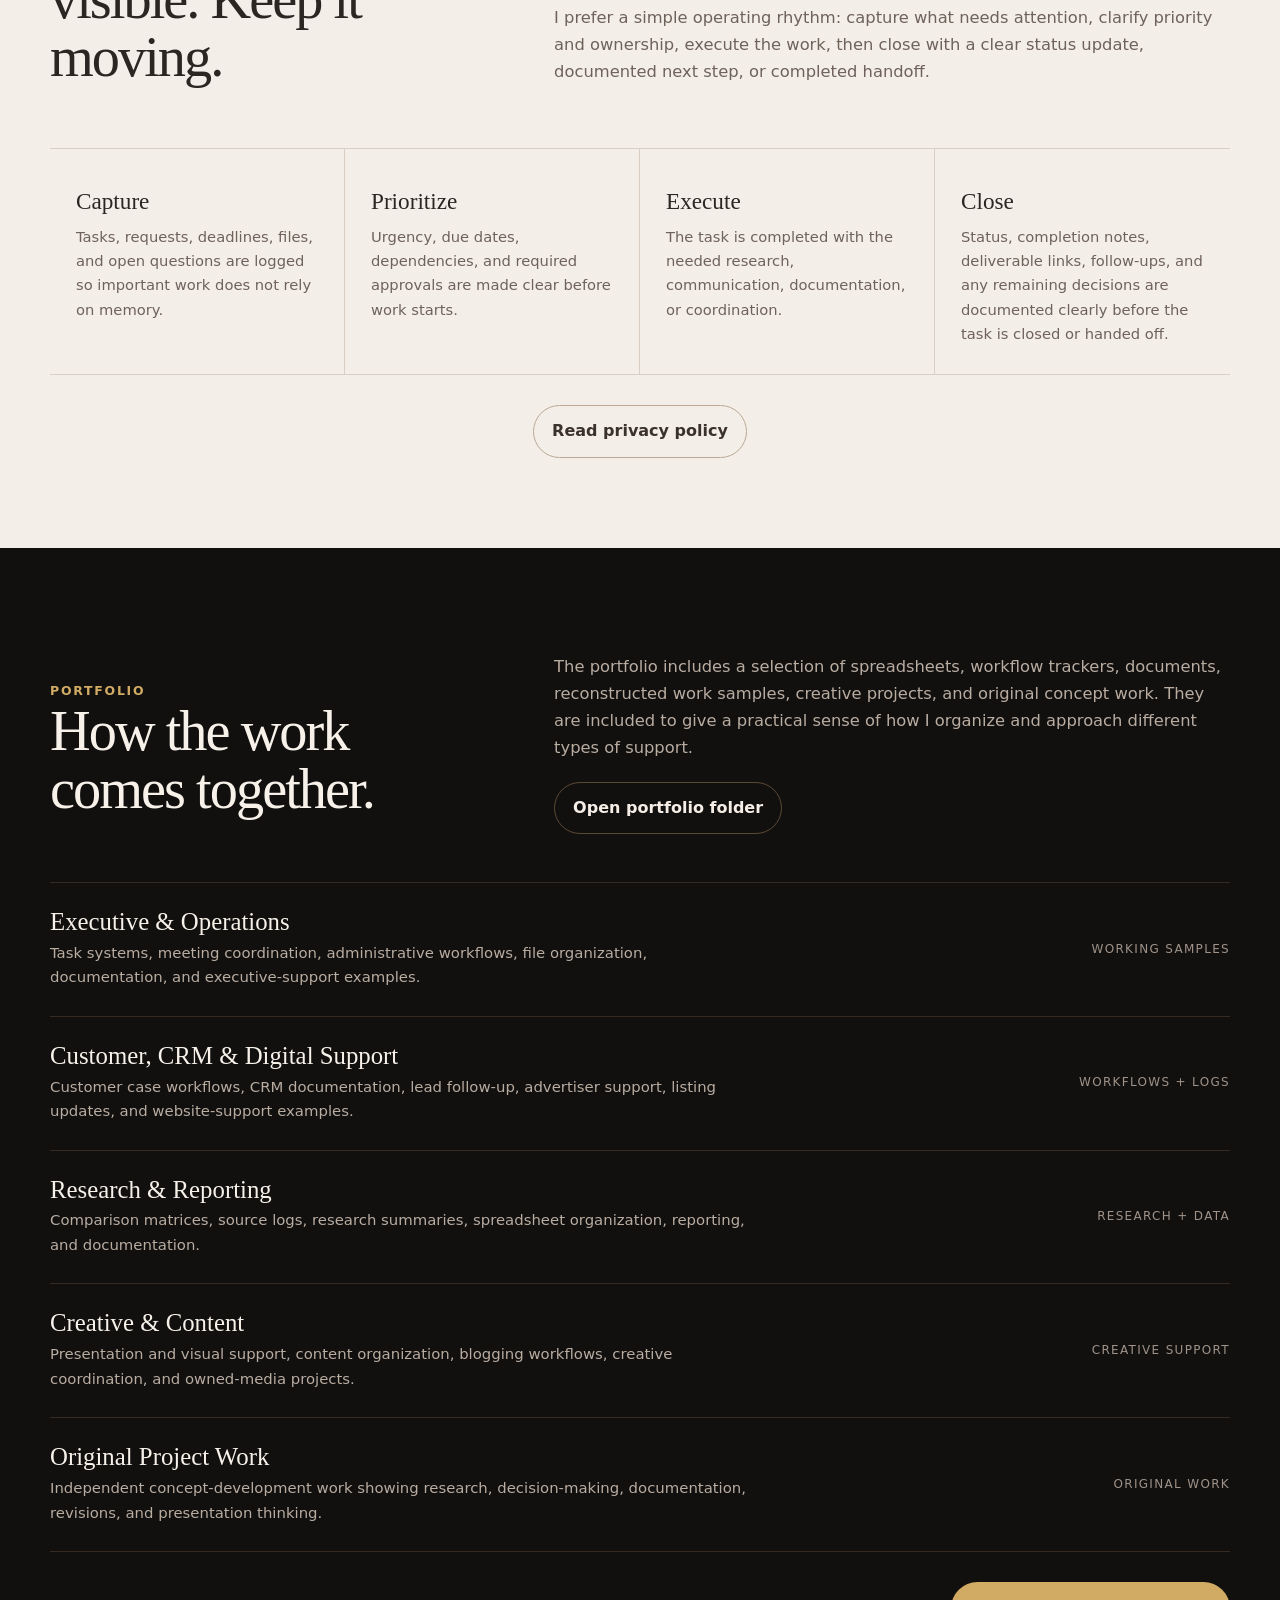
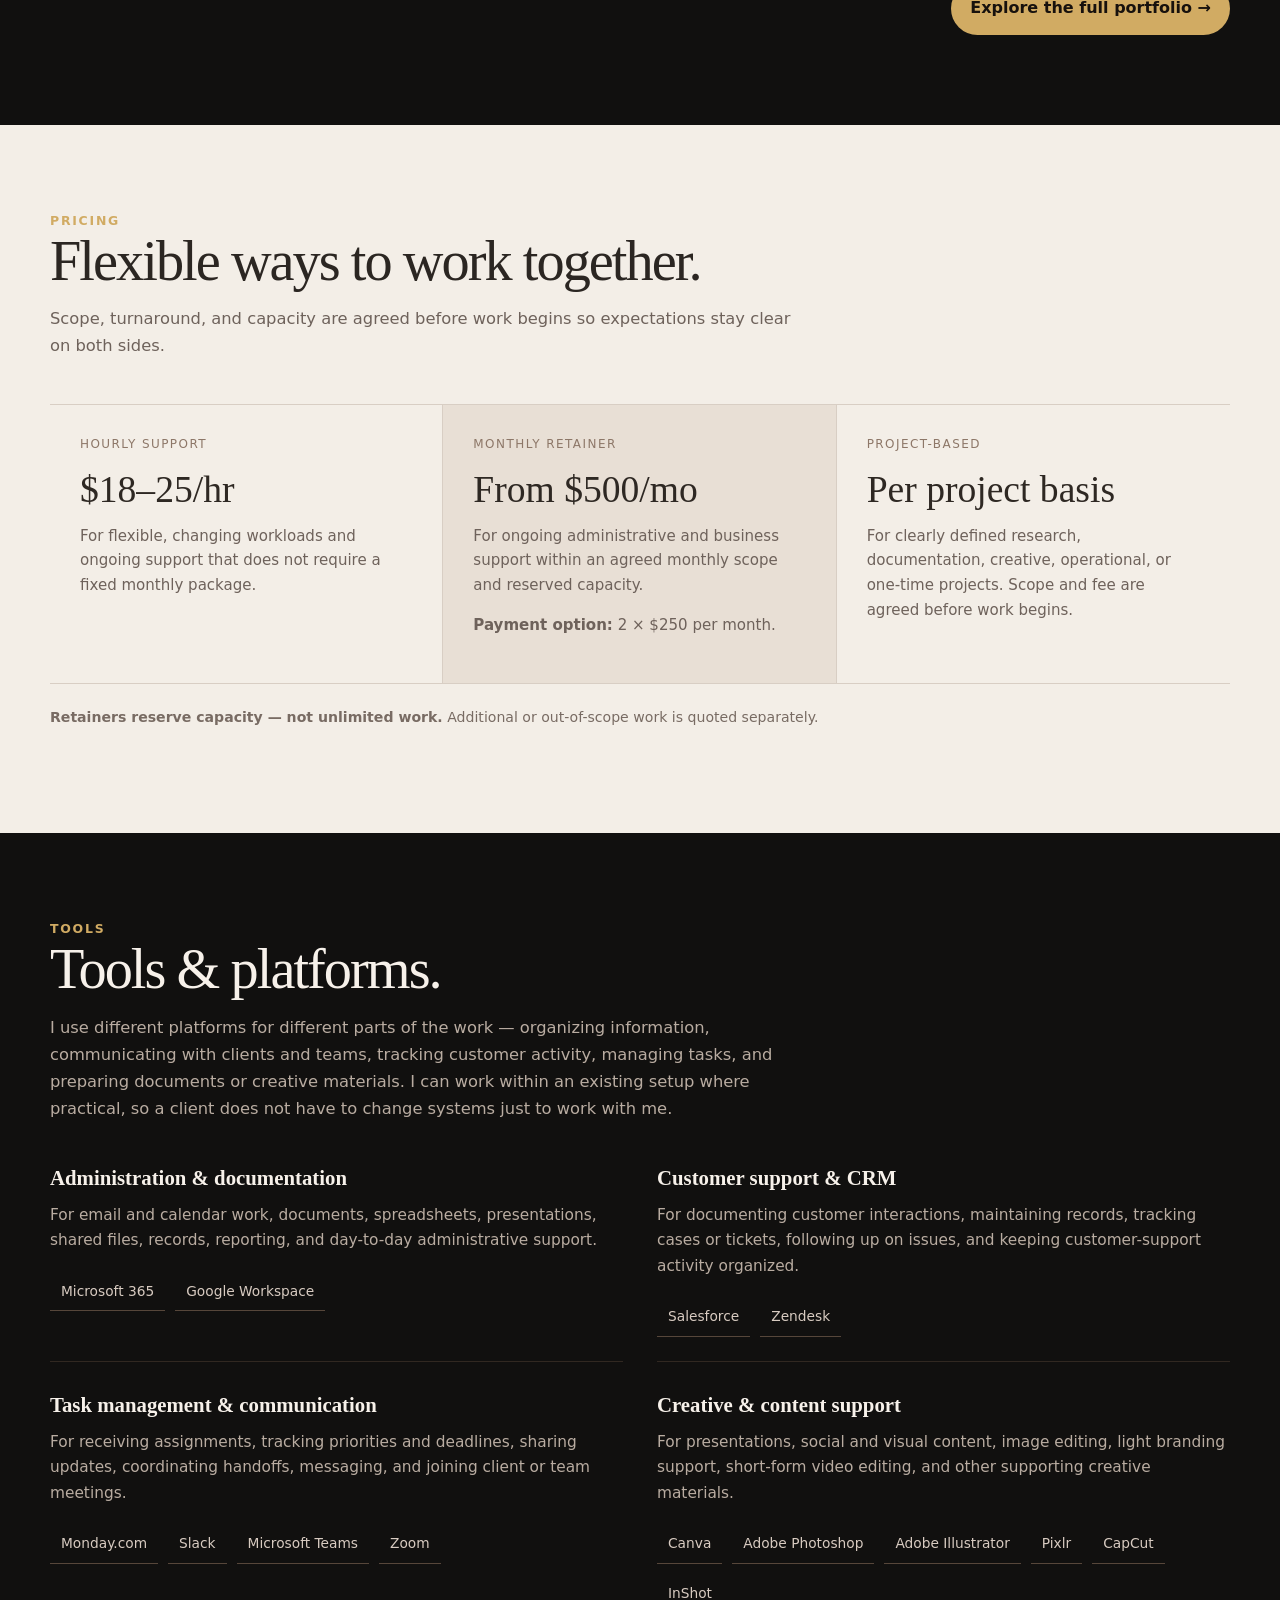
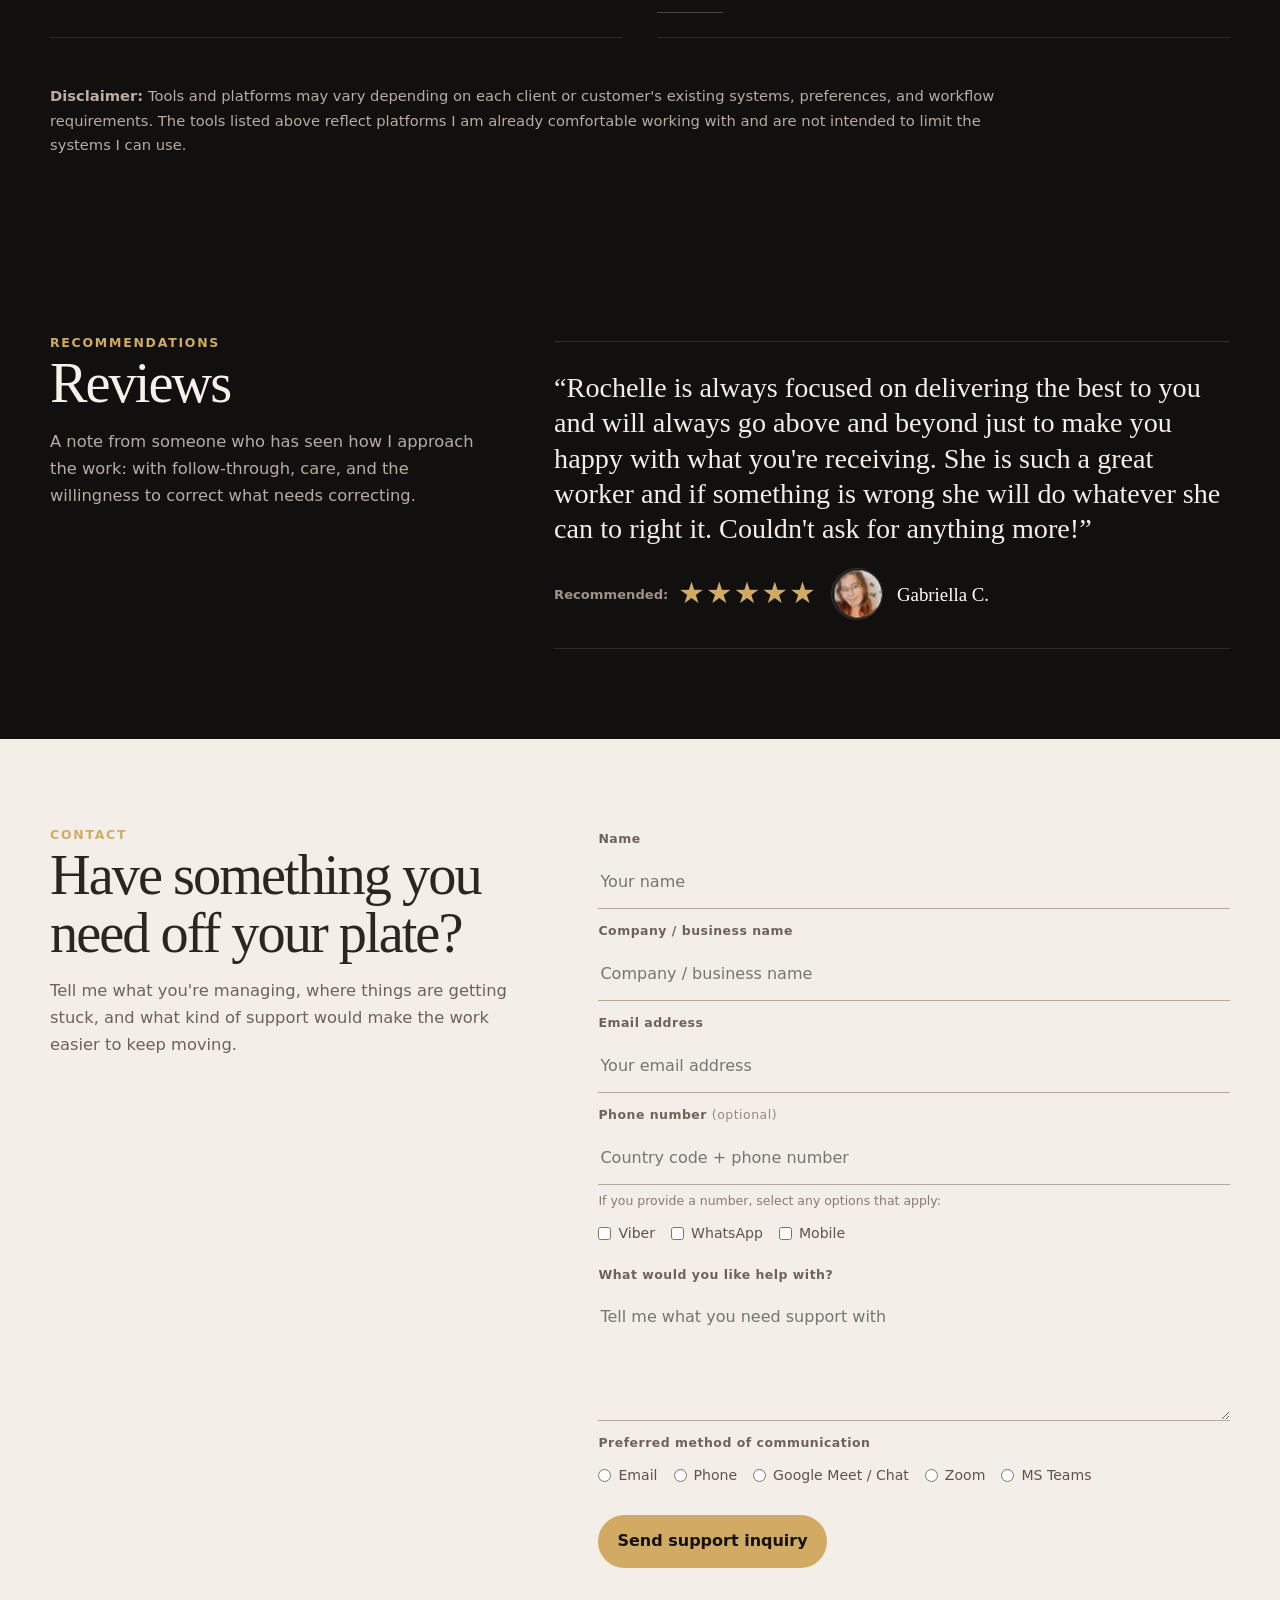
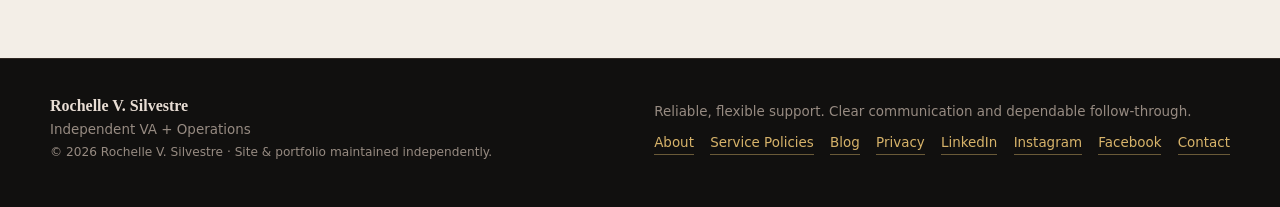
==== commit 32a2912b: "Remove logo from site" ====
--- a/index.html
+++ b/index.html
@@ -315,21 +315,13 @@
 
 /* Tighten hero spacing below nav */
 .hero{padding-top:72px!important}
-
-/* SITE LOGO */
-.brand.site-branding{flex-direction:row;align-items:center;gap:10px}
-.brand-copy{display:flex;flex-direction:column;line-height:1.1;min-width:0}
-.site-logo{width:44px;height:44px;object-fit:contain;flex:0 0 auto;display:block}
-.footer-brand{display:flex;align-items:center;gap:12px}
-.footer-logo{width:58px;height:58px;object-fit:contain;flex:0 0 auto;display:block}
-@media(max-width:720px){.site-logo{width:38px;height:38px}.footer-logo{width:50px;height:50px}.footer-brand{align-items:flex-start}}
 </style>
   <script defer src="https://cloud.umami.is/script.js" data-website-id="4d20ec6e-67e3-44fc-acd3-5c53bfd78c80"></script>
 </head>
 <body>
 <nav>
   <div class="wrap nav-inner">
-    <a class="brand site-branding" href="#top"><img class="site-logo" src="assets/rochelle-v-silvestre-logo.png" alt="" width="128" height="128" decoding="async"><div class="brand-copy"><strong>Rochelle V. Silvestre</strong><span>Independent VA + Operations</span></div></a>
+    <a class="brand" href="#top"><strong>Rochelle V. Silvestre</strong><span>Independent VA + Operations</span></a>
     <button class="menu-btn" type="button" aria-label="Toggle navigation" aria-expanded="false" onclick="toggleMobileMenu(this)">☰</button>
     <div class="nav-links">
       <a href="#services">Services</a>
@@ -546,7 +538,7 @@
 
 <footer>
   <div class="wrap footer-inner">
-    <div class="footer-brand"><img class="footer-logo" src="assets/rochelle-v-silvestre-logo.png" alt="Rochelle V. Silvestre — VA + Operations logo" width="128" height="128" loading="lazy" decoding="async"><div><strong>Rochelle V. Silvestre</strong><br>Independent VA + Operations<br><span style="font-size:.76rem">© 2026 Rochelle V. Silvestre · Site & portfolio maintained independently.</span></div></div>
+    <div><strong>Rochelle V. Silvestre</strong><br>Independent VA + Operations<br><span style="font-size:.76rem">© 2026 Rochelle V. Silvestre · Site & portfolio maintained independently.</span></div>
     <div class="footer-right">Reliable, flexible support. Clear communication and dependable follow-through.<br>
       <a href="about.html" style="display:inline-block;margin-top:8px;margin-right:12px;color:#d7b36a;border-bottom:1px solid rgba(215,179,106,.45);">About</a>
       <a href="service-policies.html" style="display:inline-block;margin-top:8px;margin-right:12px;color:#d7b36a;border-bottom:1px solid rgba(215,179,106,.45);">Service Policies</a>
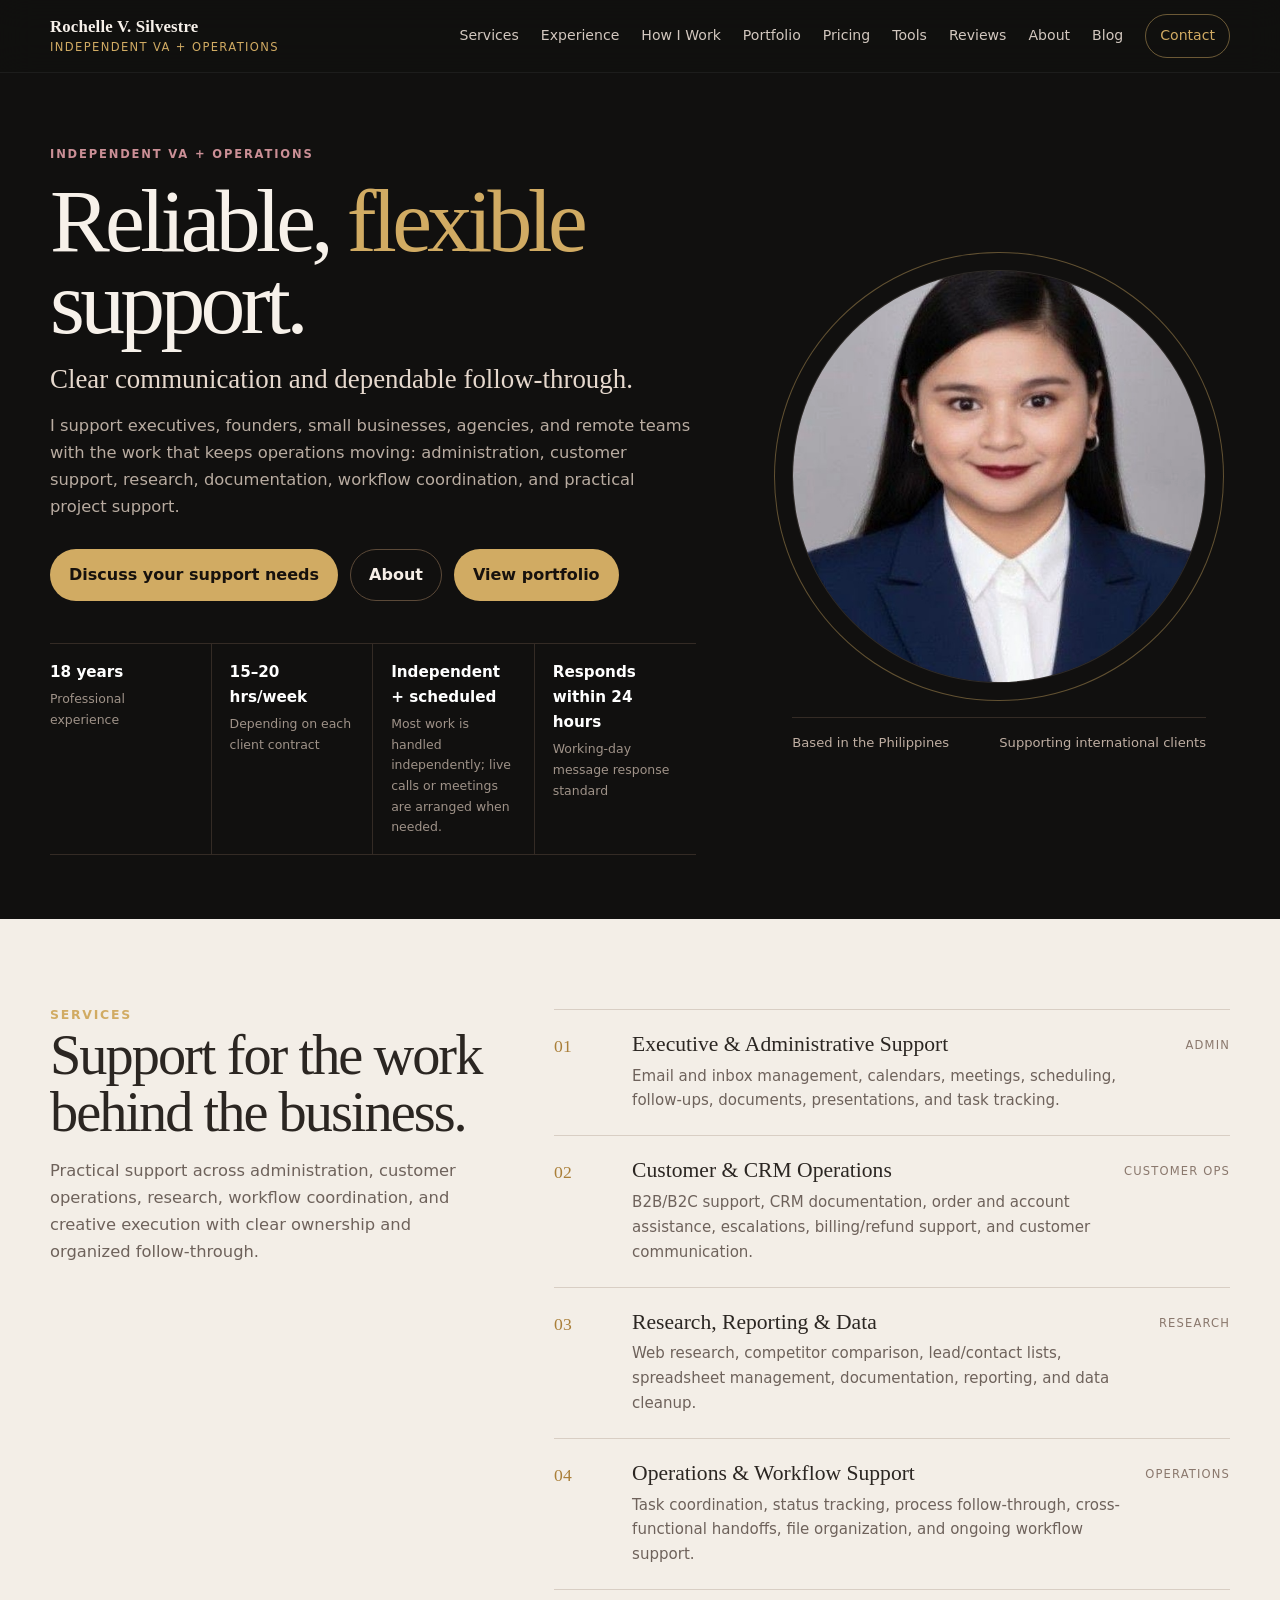
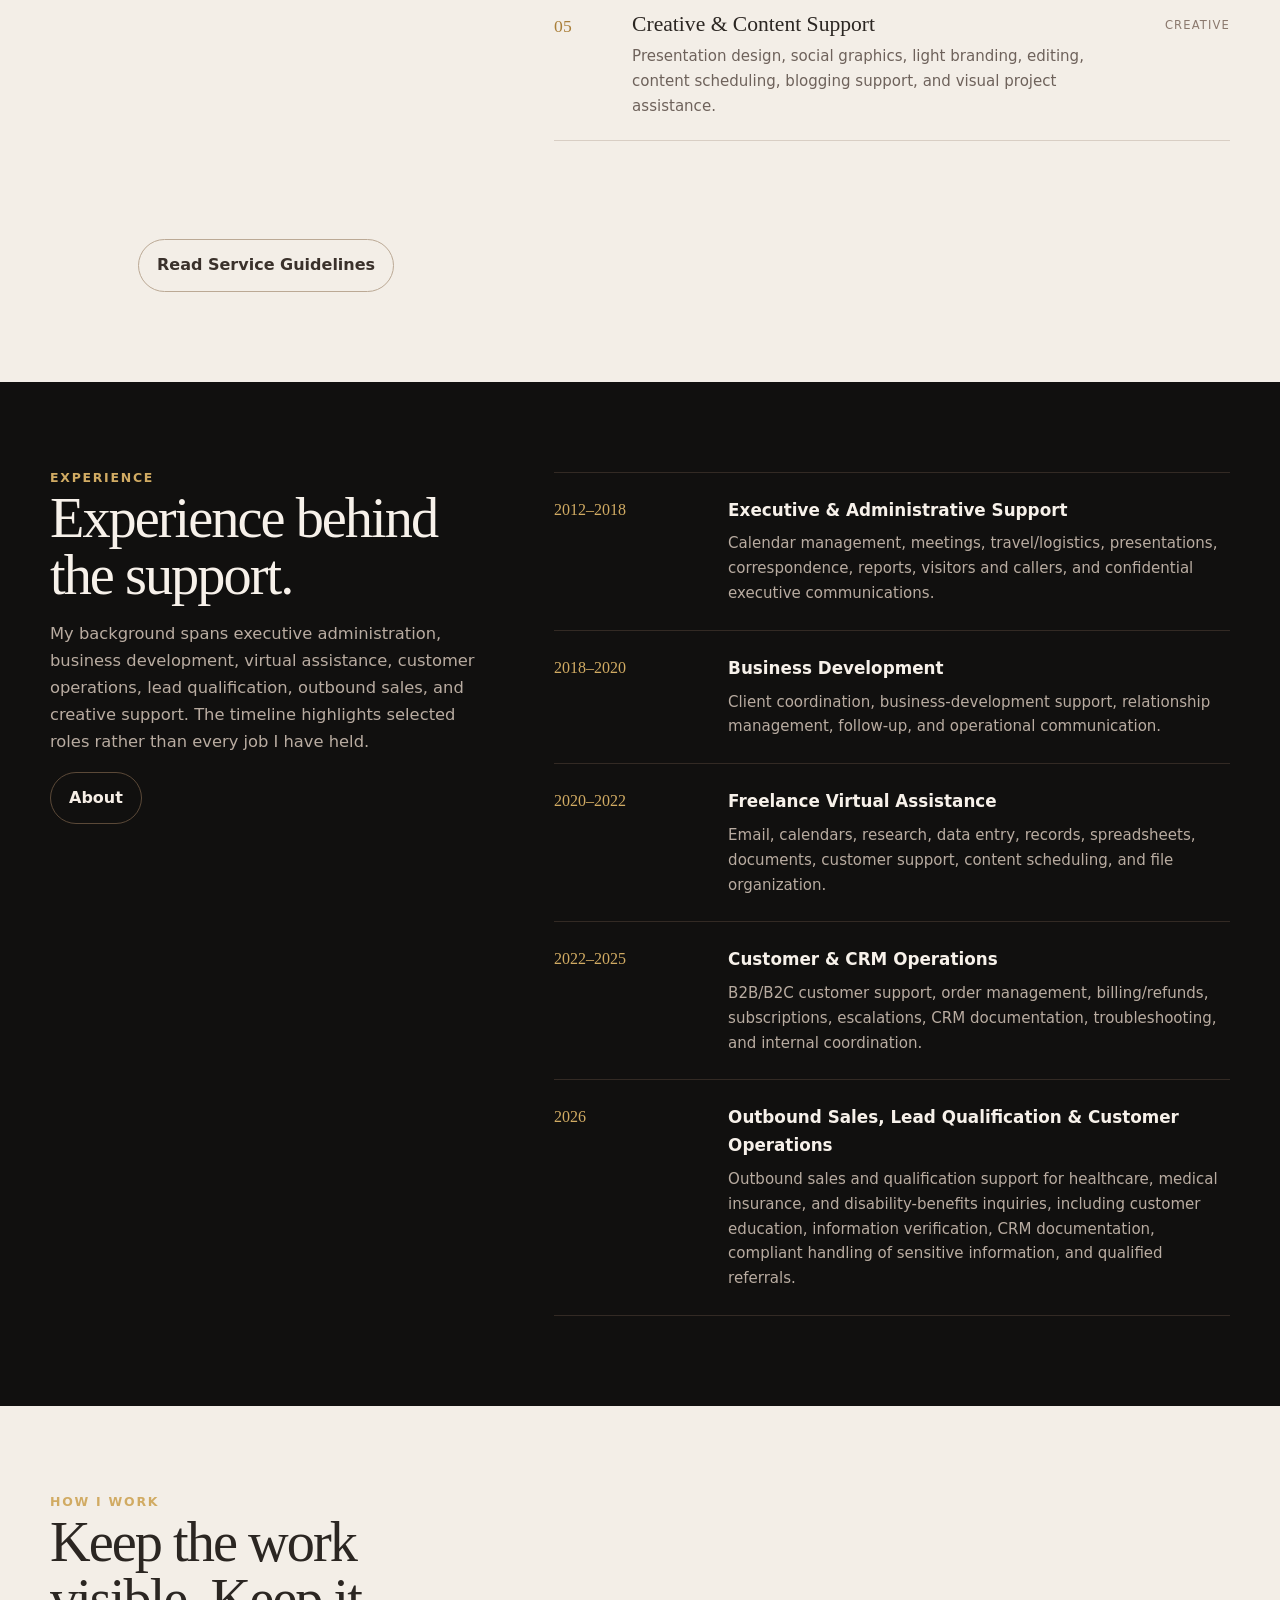
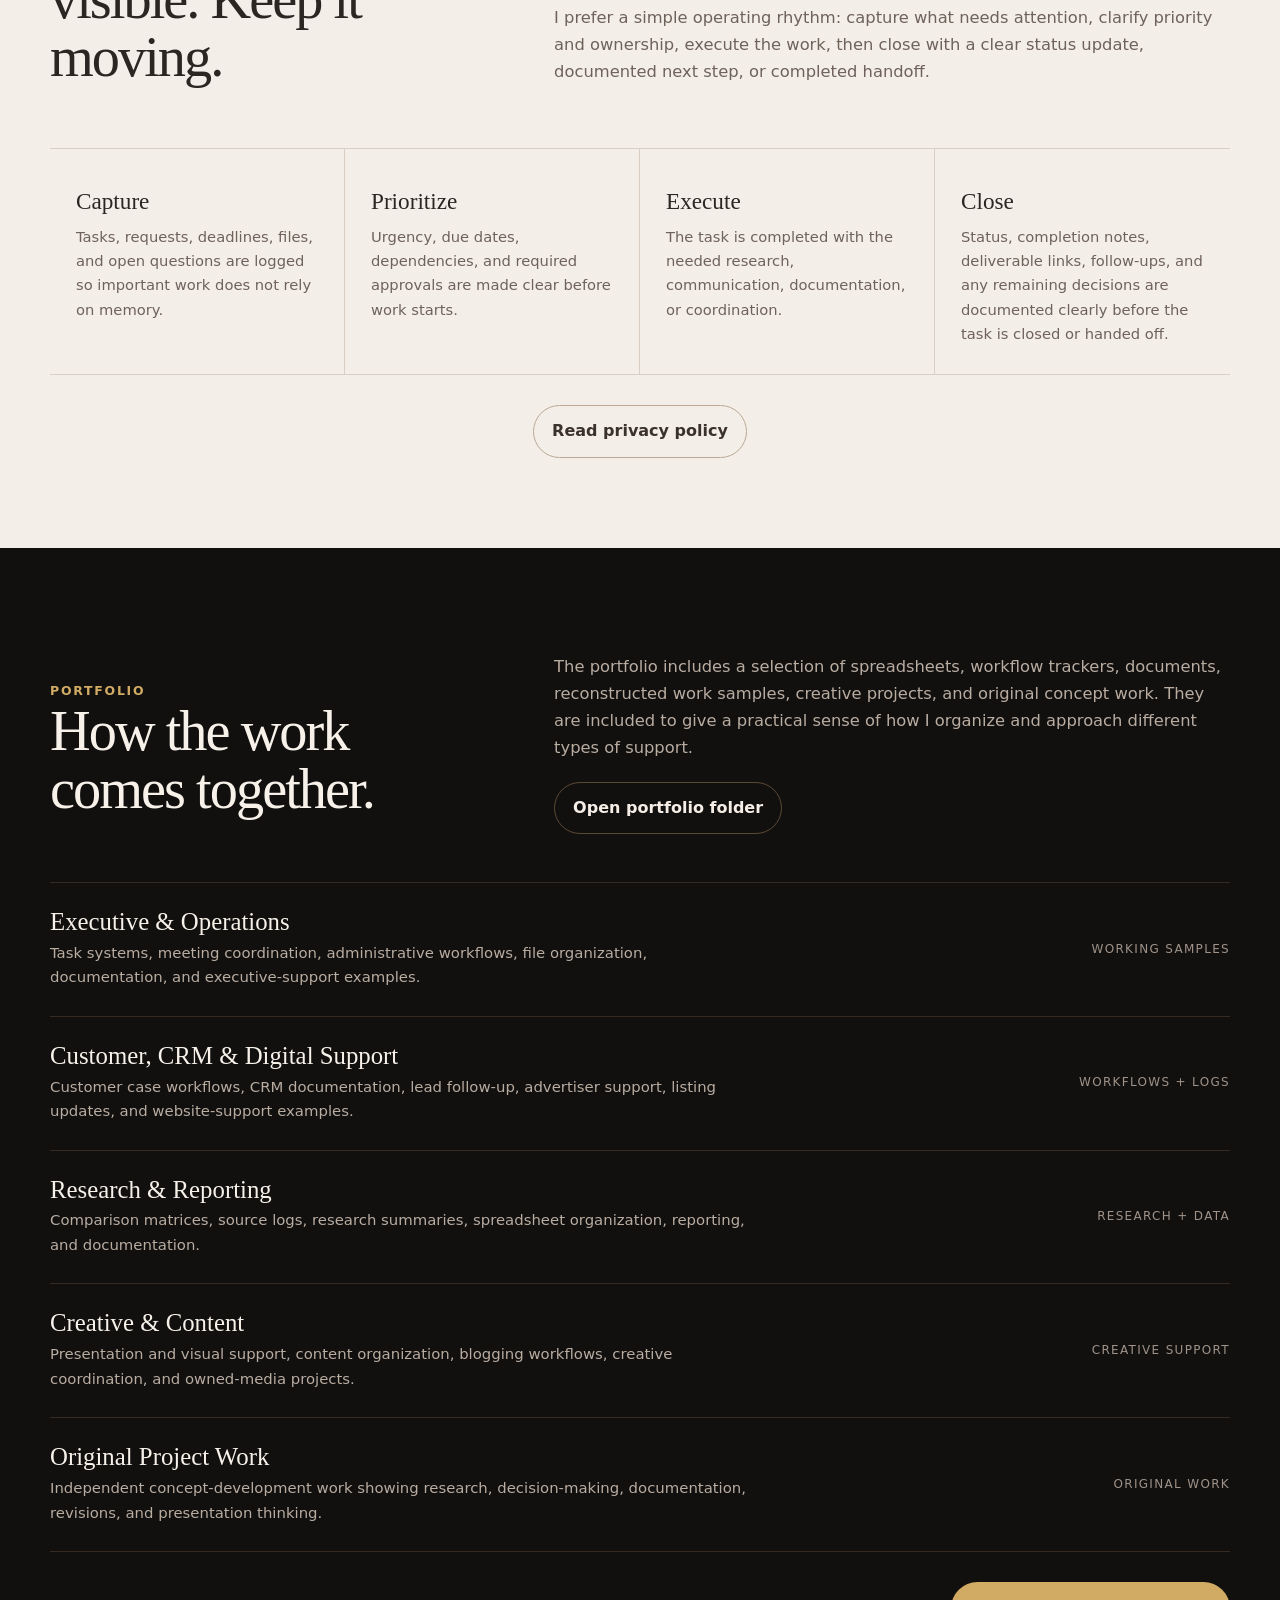
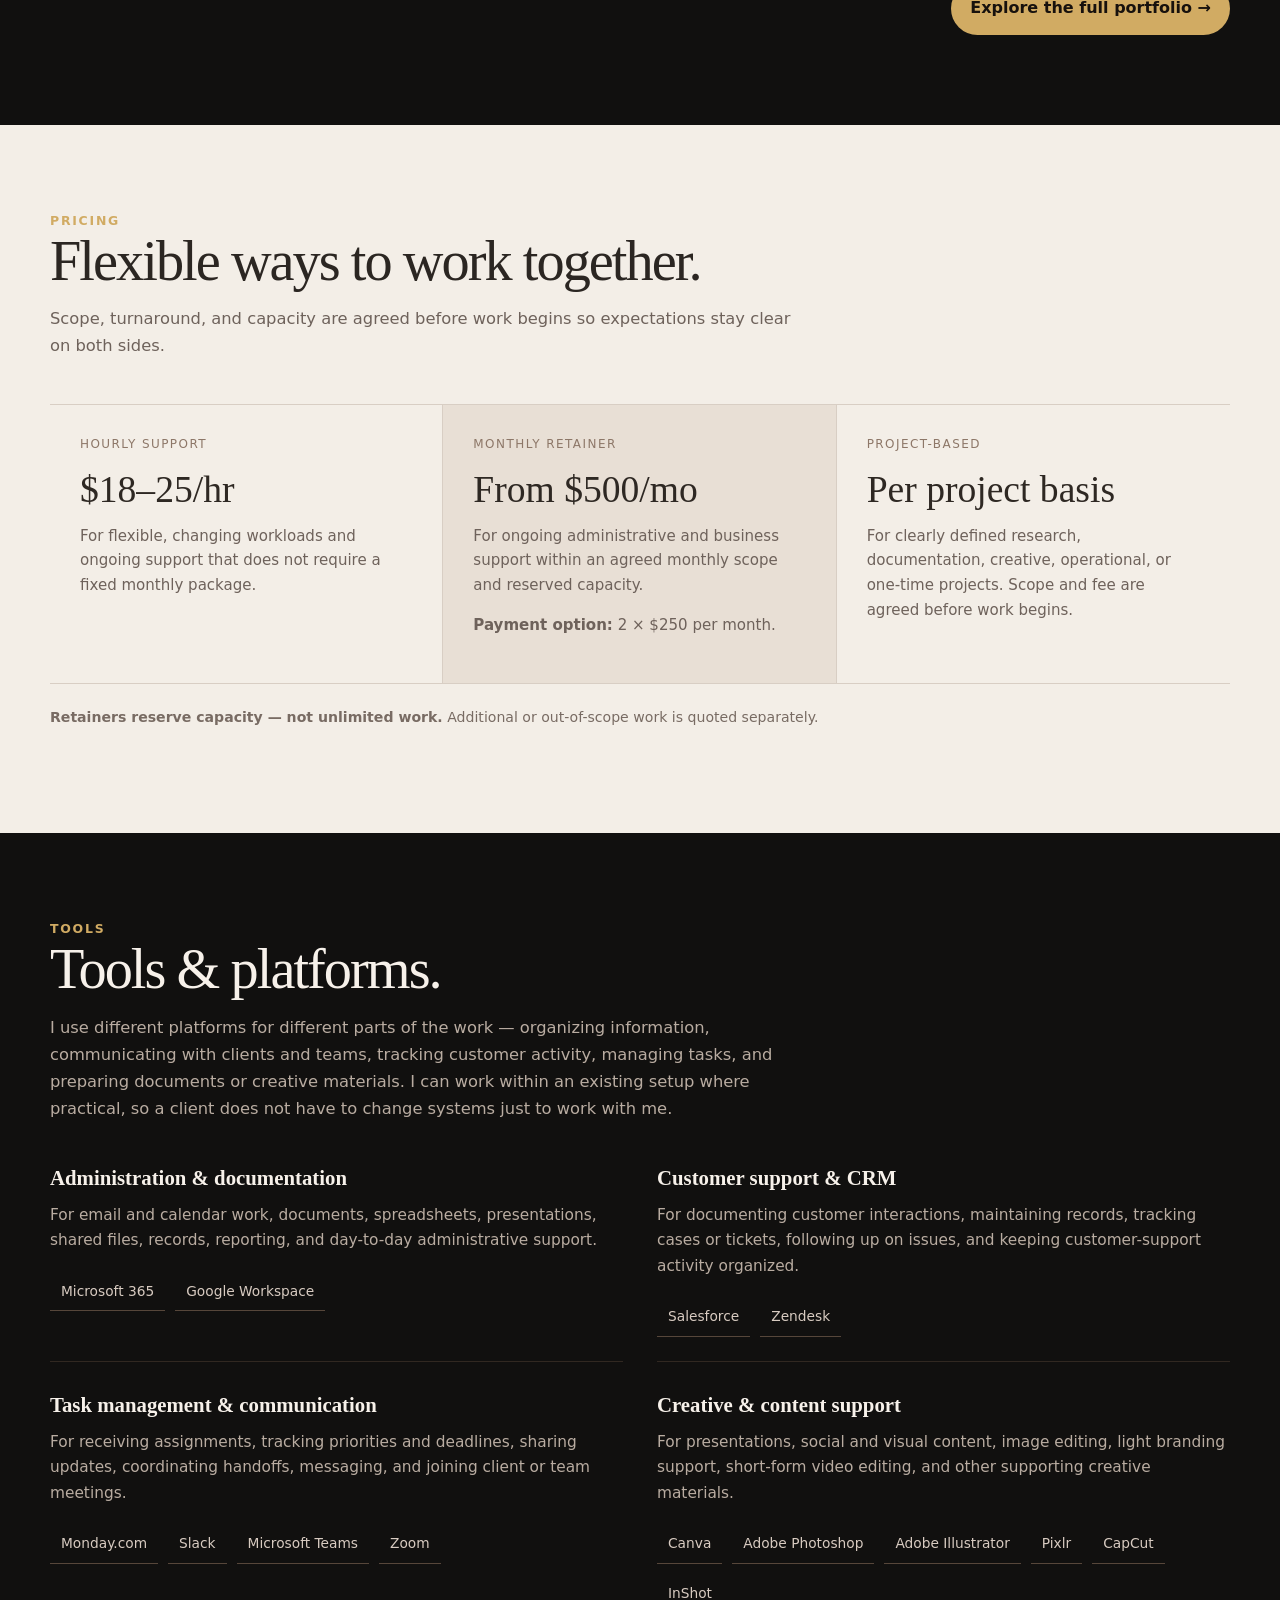
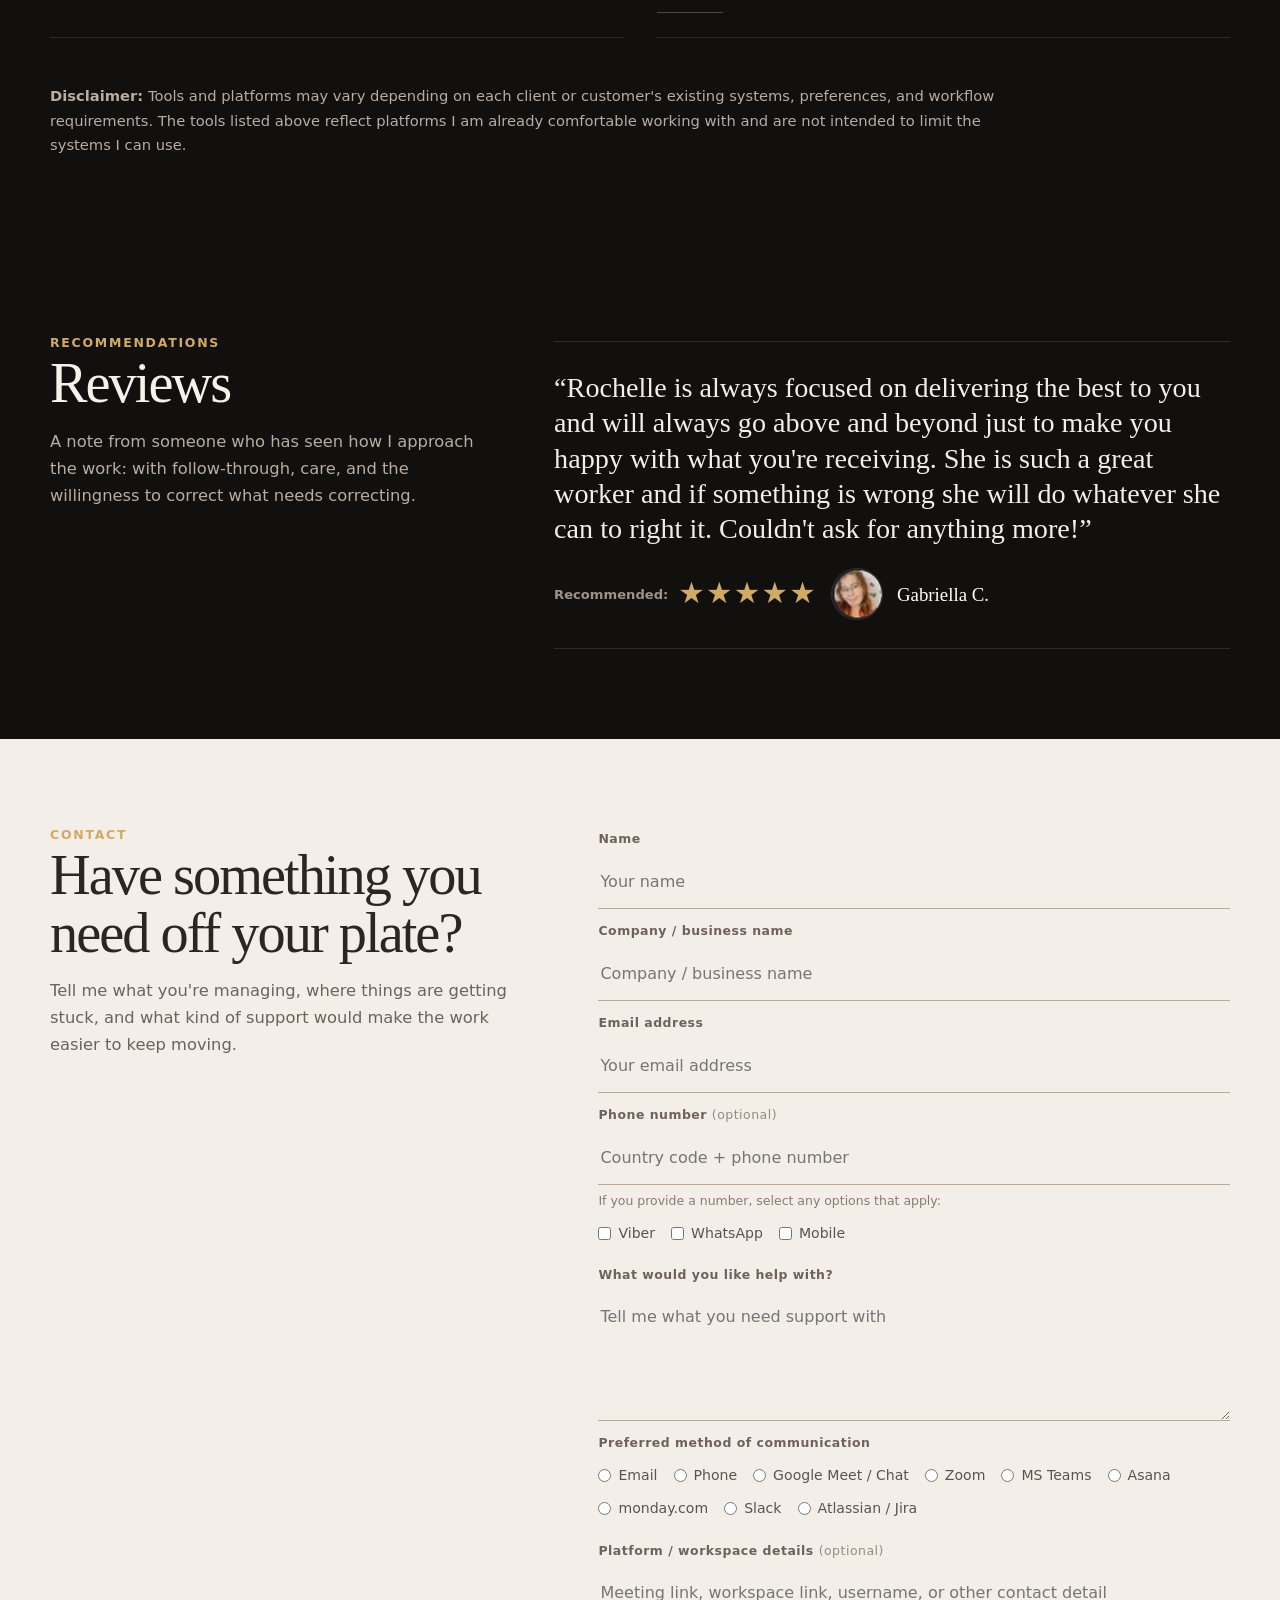
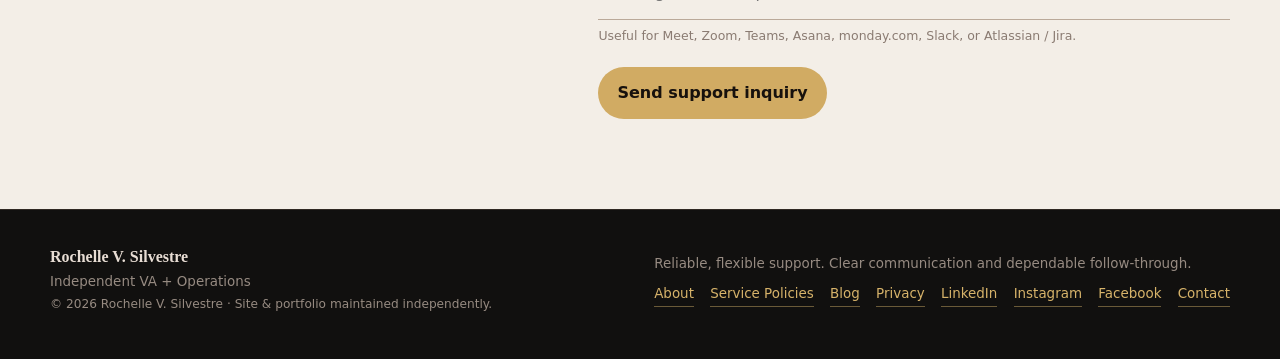
==== commit 70e8a450: "feat: add collaboration contact preferences" ====
--- a/index.html
+++ b/index.html
@@ -529,7 +529,7 @@
       <div class="form-field"><label class="form-label" for="email">Email address</label><input id="email" name="email" type="email" placeholder="Your email address" required></div>
       <div class="form-field"><label class="form-label" for="phone">Phone number <span class="optional">(optional)</span></label><input id="phone" name="phone" type="tel" placeholder="Country code + phone number"><p class="form-help">If you provide a number, select any options that apply:</p><div class="form-options"><label class="form-option"><input type="checkbox" name="phoneChannel" value="Viber">Viber</label><label class="form-option"><input type="checkbox" name="phoneChannel" value="WhatsApp">WhatsApp</label><label class="form-option"><input type="checkbox" name="phoneChannel" value="Mobile call">Mobile</label></div></div>
       <div class="form-field"><label class="form-label" for="message">What would you like help with?</label><textarea id="message" name="message" placeholder="Tell me what you need support with" required></textarea></div>
-      <div class="form-field"><div class="form-label">Preferred method of communication</div><div class="form-options"><label class="form-option"><input type="radio" name="preferredContact" value="Email" required>Email</label><label class="form-option"><input type="radio" name="preferredContact" value="Phone">Phone</label><label class="form-option"><input type="radio" name="preferredContact" value="Google Meet / Chat">Google Meet / Chat</label><label class="form-option"><input type="radio" name="preferredContact" value="Zoom">Zoom</label><label class="form-option"><input type="radio" name="preferredContact" value="MS Teams">MS Teams</label></div></div>
+      <div class="form-field"><div class="form-label">Preferred method of communication</div><div class="form-options"><label class="form-option"><input type="radio" name="preferredContact" value="Email" required>Email</label><label class="form-option"><input type="radio" name="preferredContact" value="Phone">Phone</label><label class="form-option"><input type="radio" name="preferredContact" value="Google Meet / Chat">Google Meet / Chat</label><label class="form-option"><input type="radio" name="preferredContact" value="Zoom">Zoom</label><label class="form-option"><input type="radio" name="preferredContact" value="MS Teams">MS Teams</label><label class="form-option"><input type="radio" name="preferredContact" value="Asana">Asana</label><label class="form-option"><input type="radio" name="preferredContact" value="monday.com">monday.com</label><label class="form-option"><input type="radio" name="preferredContact" value="Slack">Slack</label><label class="form-option"><input type="radio" name="preferredContact" value="Atlassian / Jira">Atlassian / Jira</label></div></div><div class="form-field"><label class="form-label" for="contactDetails">Platform / workspace details <span class="optional">(optional)</span></label><input id="contactDetails" name="contactDetails" type="text" maxlength="500" placeholder="Meeting link, workspace link, username, or other contact detail"><p class="form-help">Useful for Meet, Zoom, Teams, Asana, monday.com, Slack, or Atlassian / Jira.</p></div>
       <button class="btn gold" type="submit">Send support inquiry</button>
     </form>
   </div>
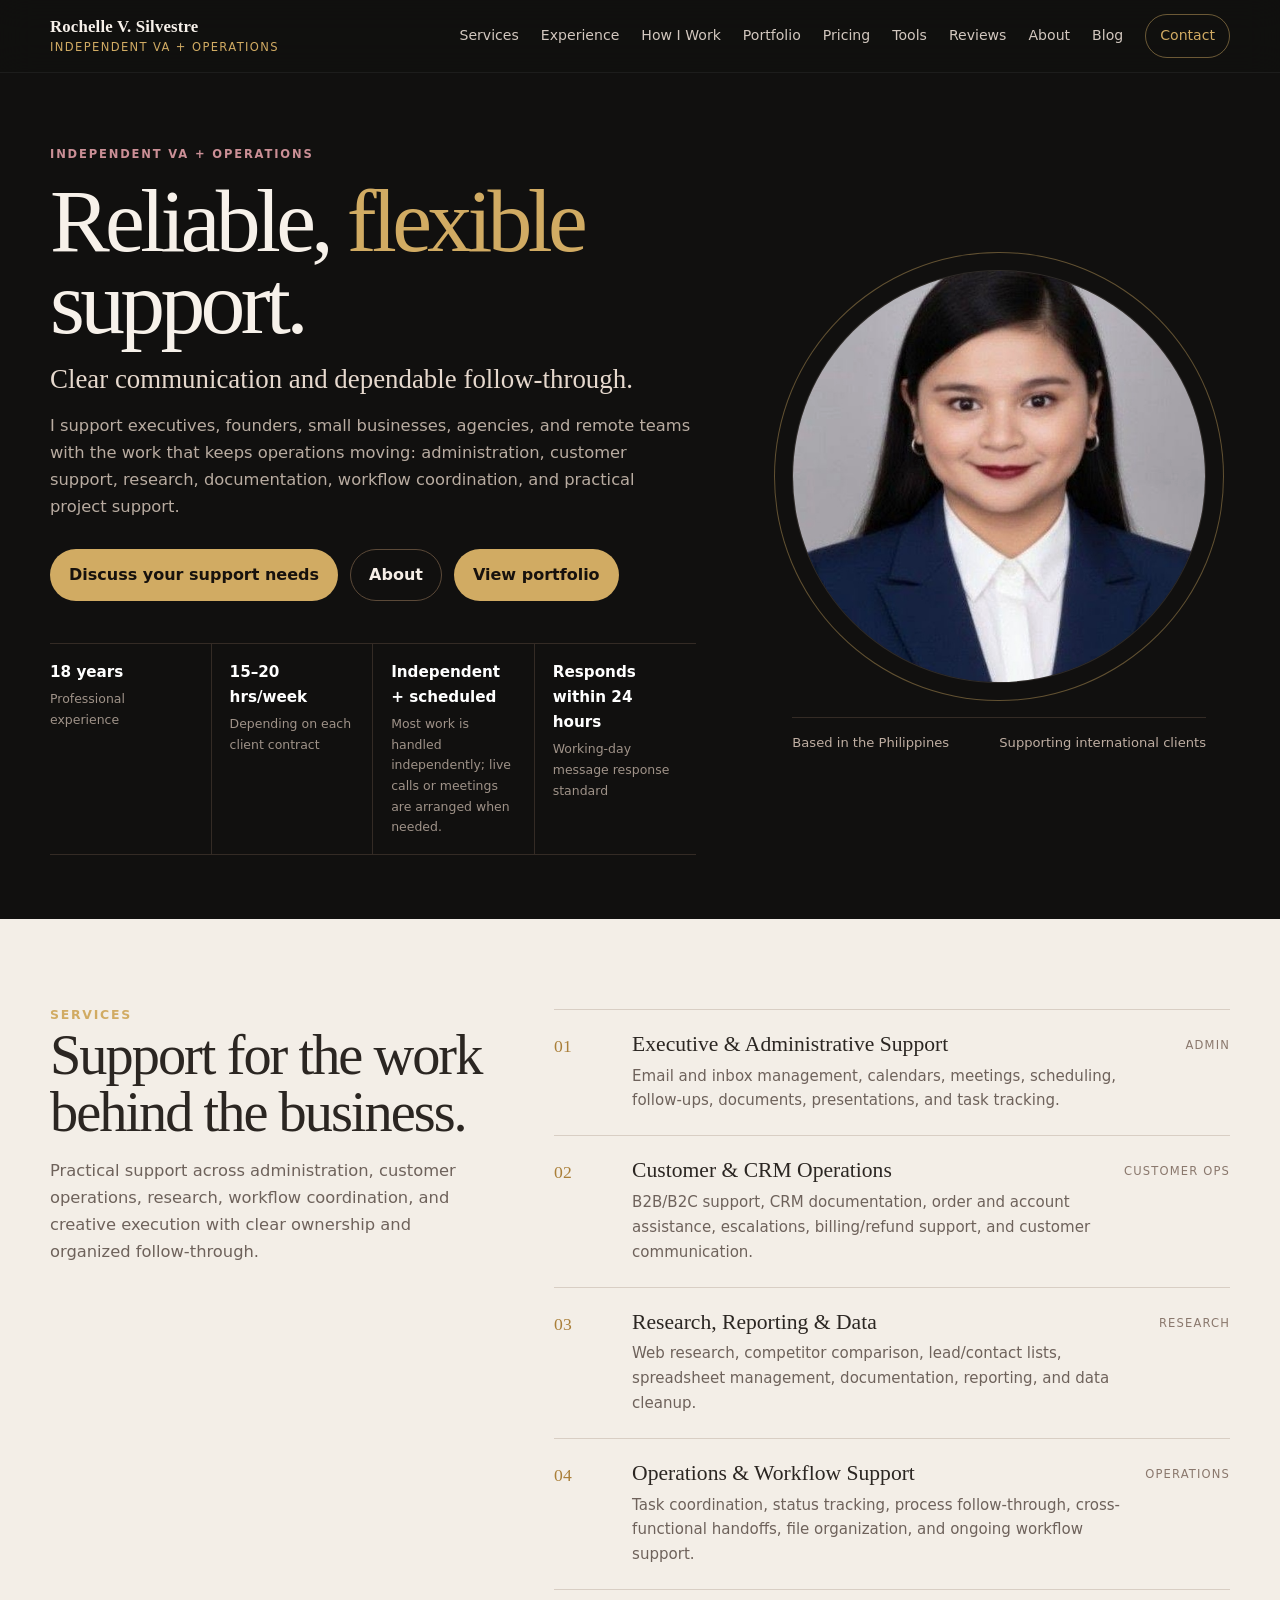
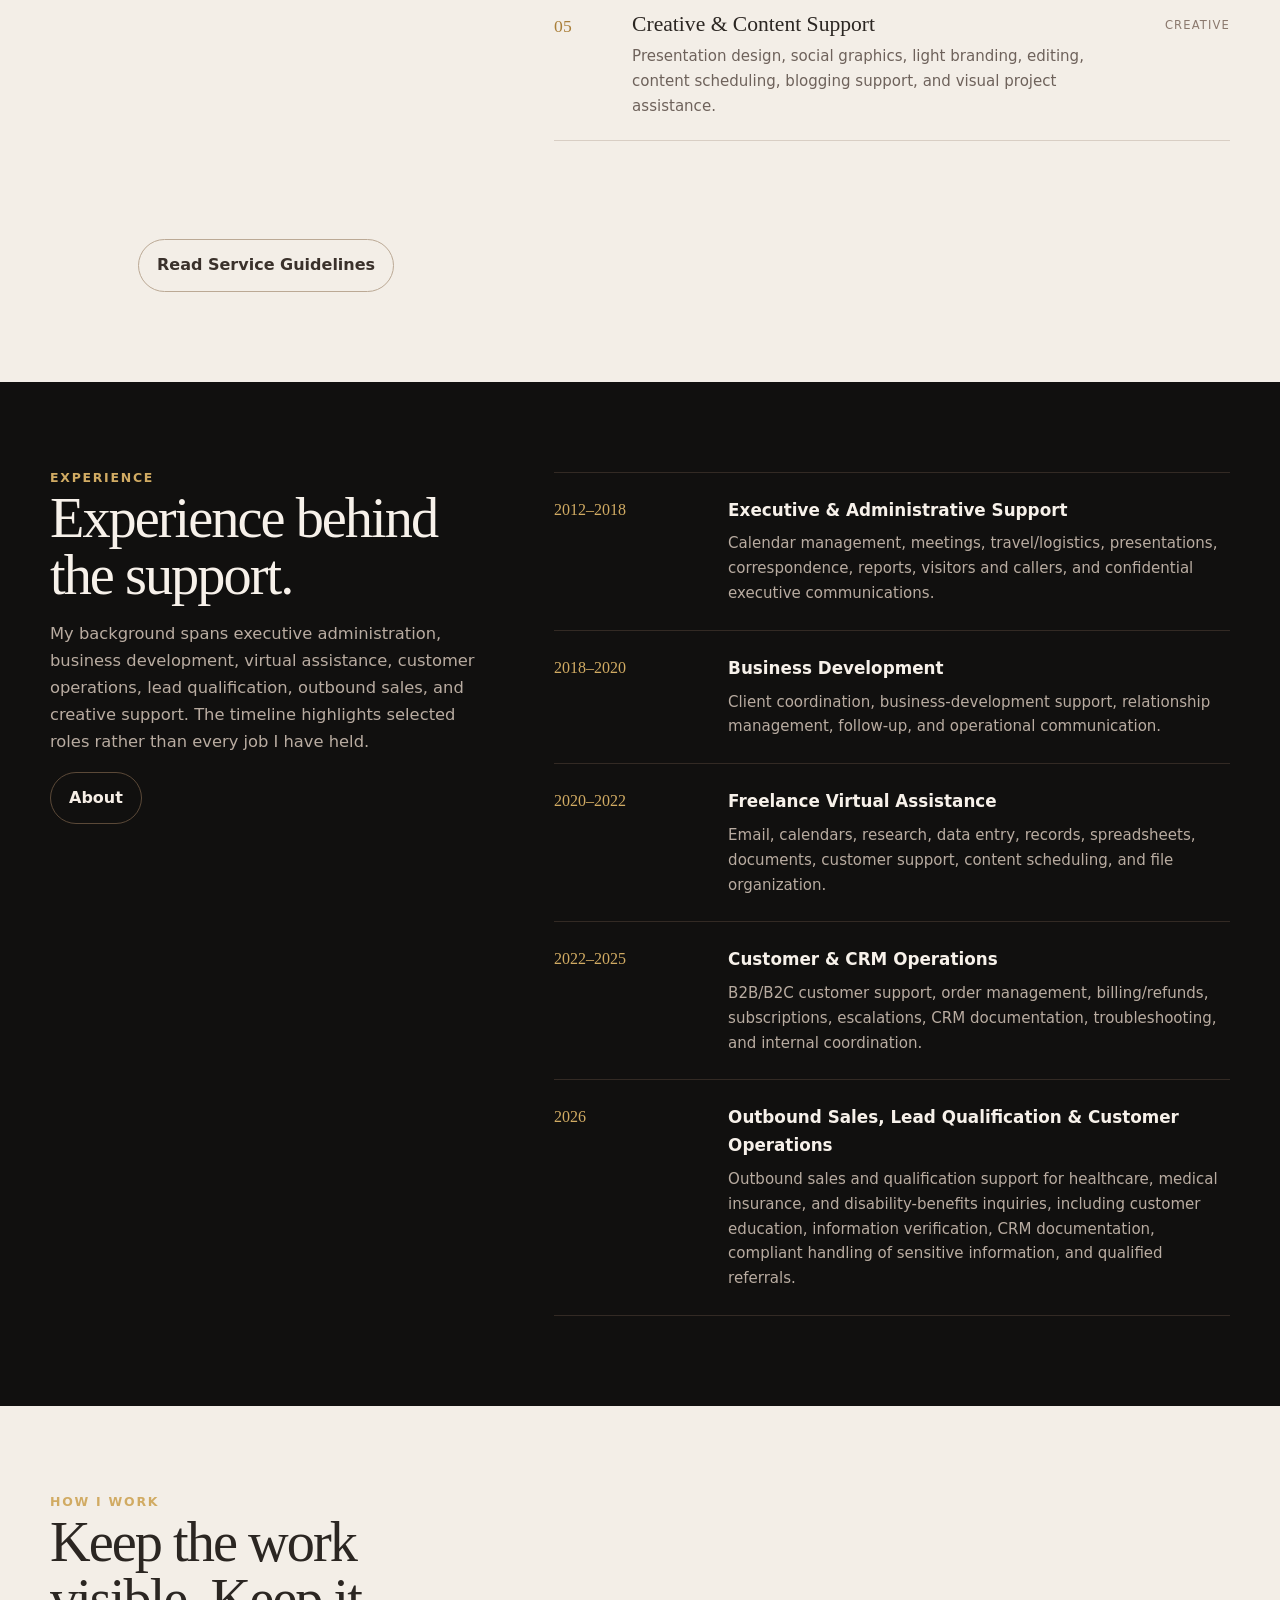
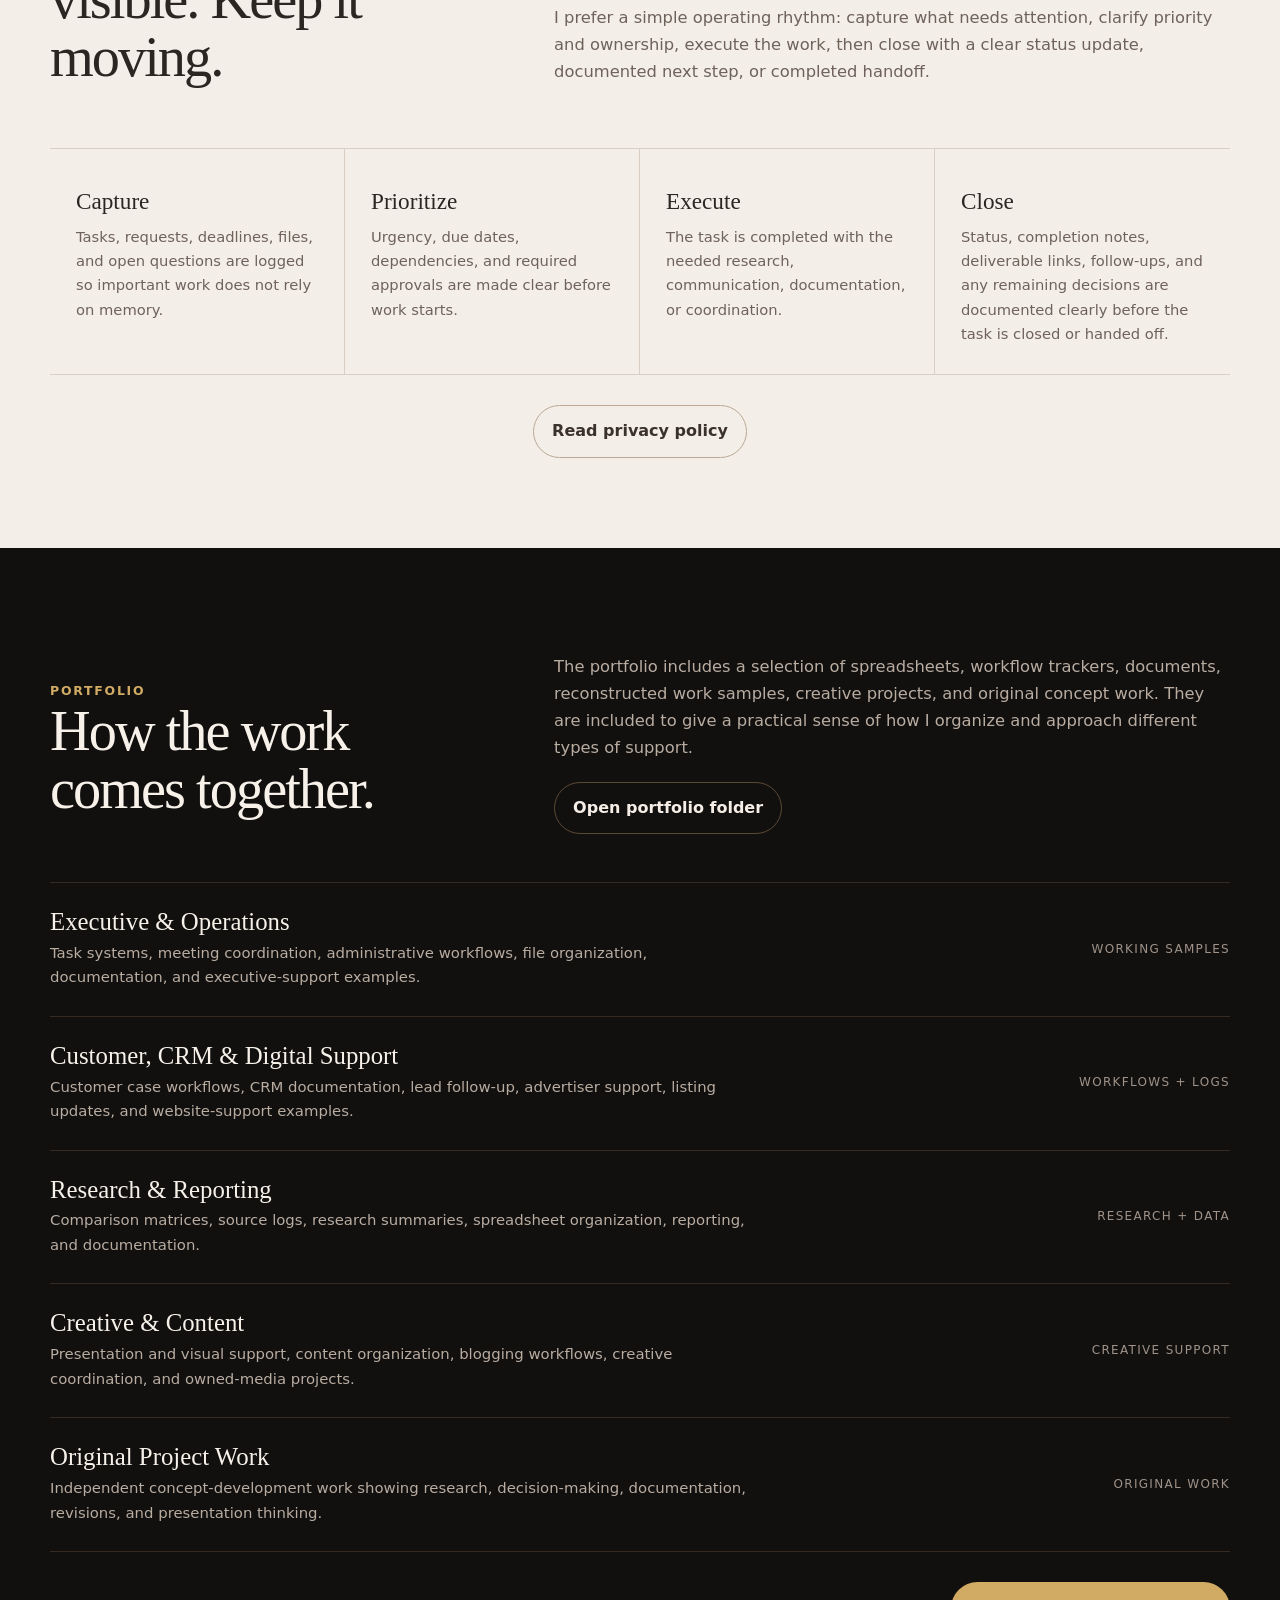
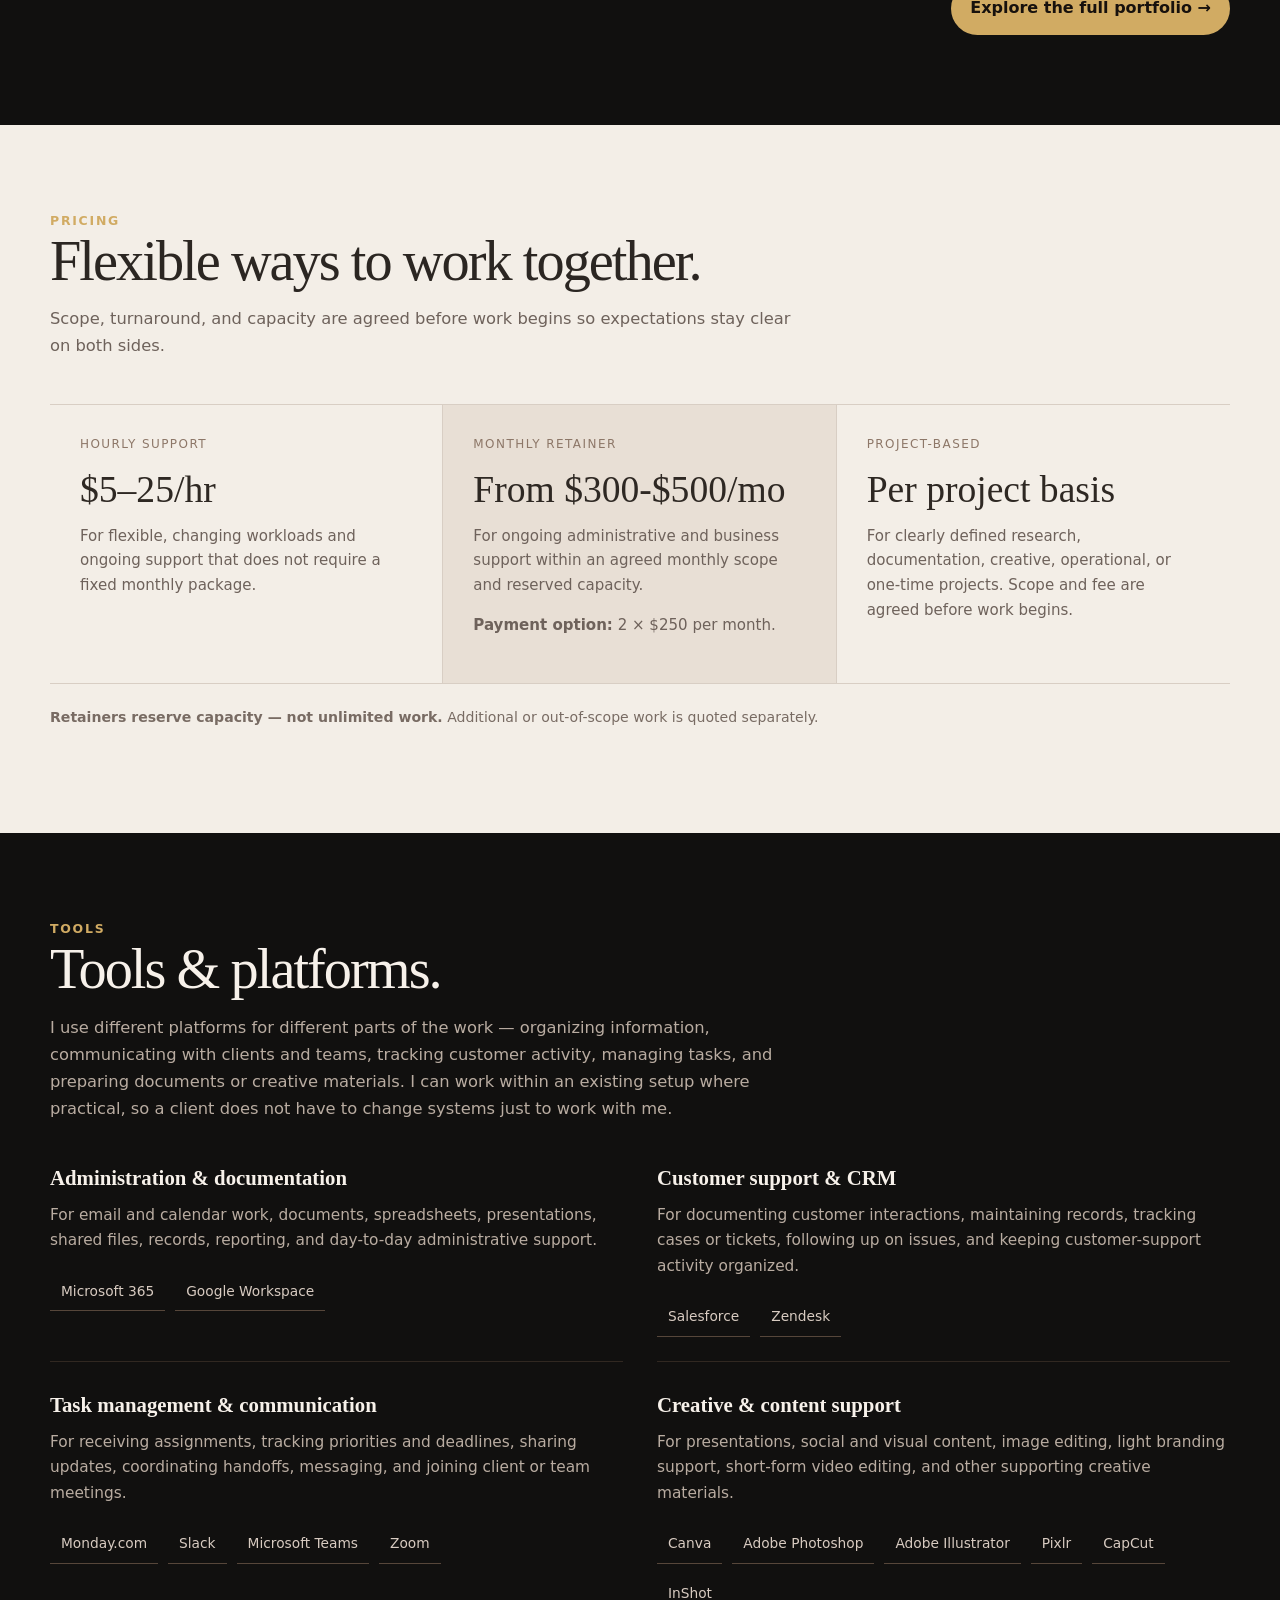
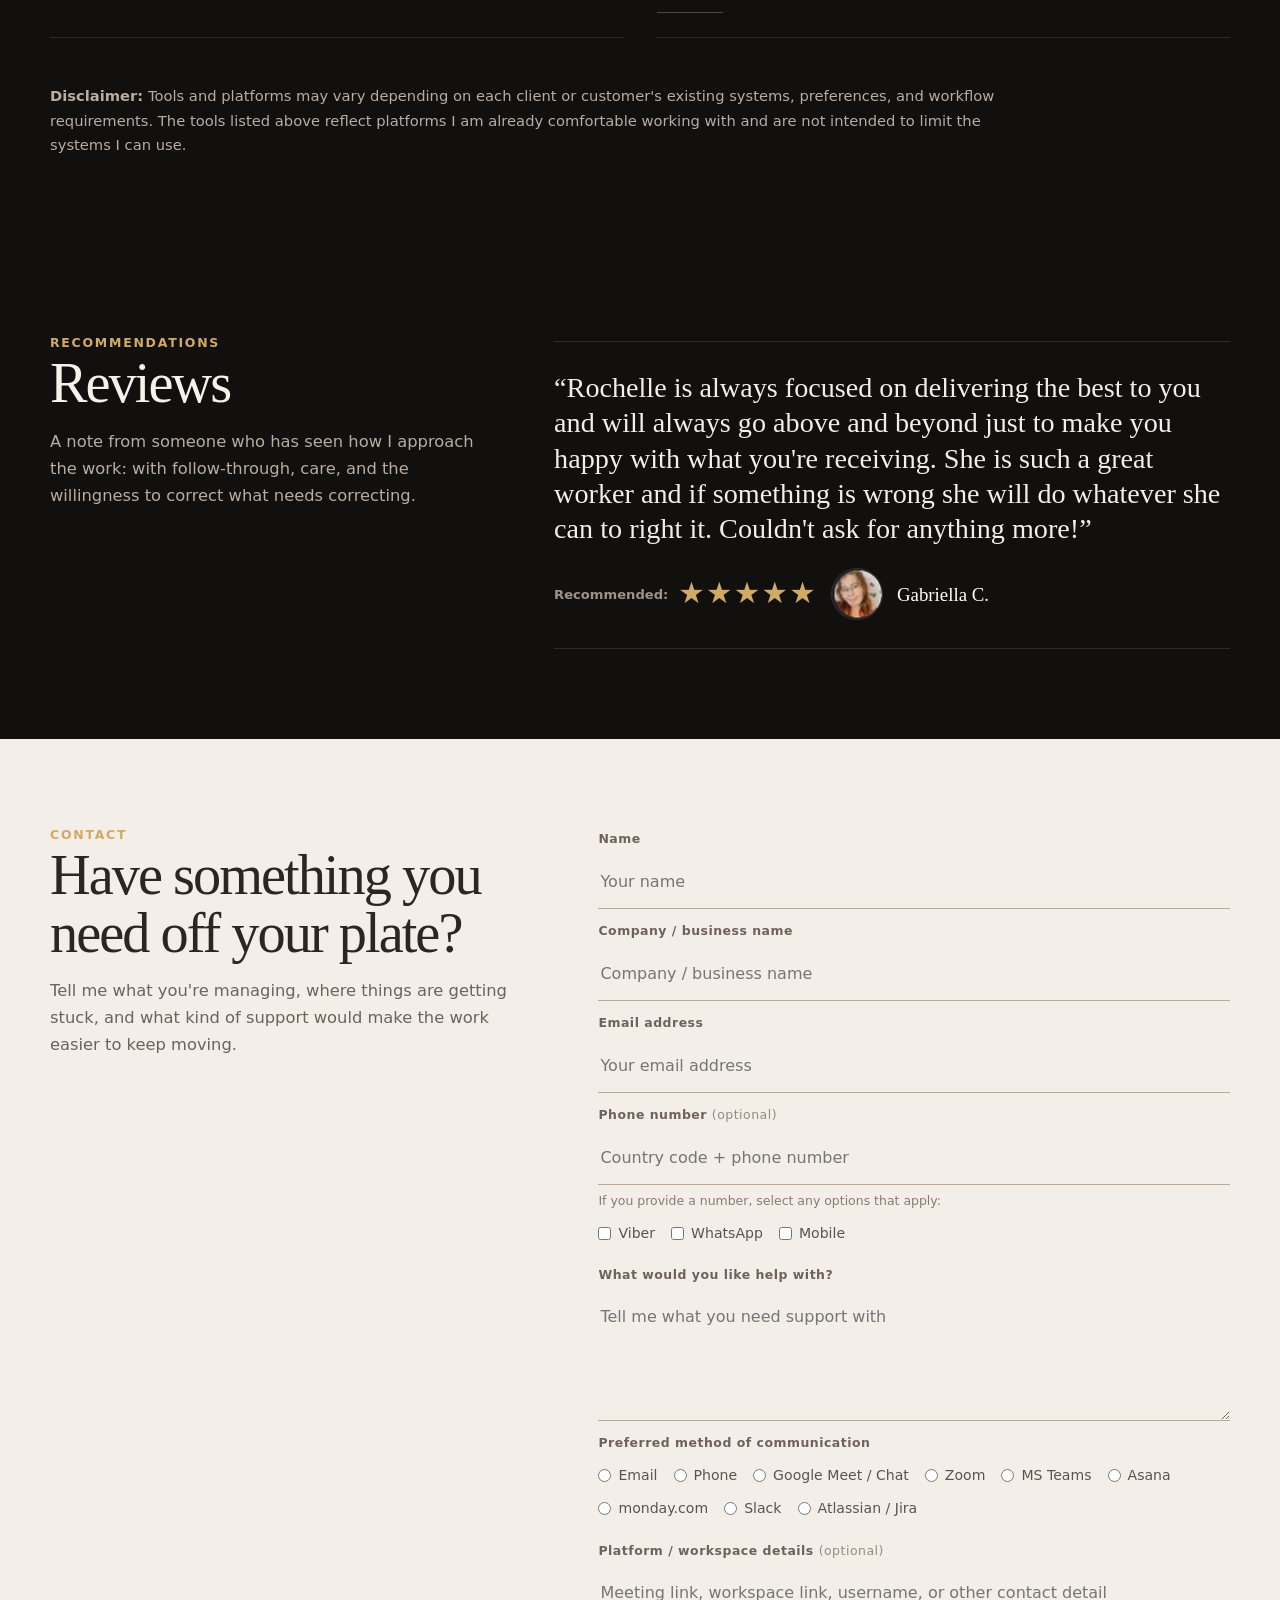
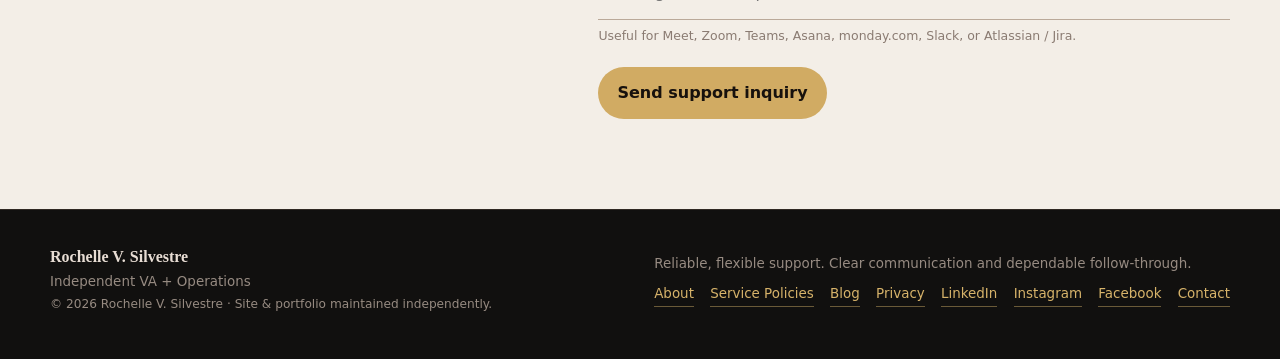
==== commit a68625da: "Update index.html" ====
--- a/index.html
+++ b/index.html
@@ -448,8 +448,8 @@
     <h2 class="section-title">Flexible ways to work together.</h2>
     <p class="section-copy">Scope, turnaround, and capacity are agreed before work begins so expectations stay clear on both sides.</p>
     <div class="pricing-grid">
-      <div class="price-panel"><div class="label">Hourly Support</div><div class="price">$18–25/hr</div><p>For flexible, changing workloads and ongoing support that does not require a fixed monthly package.</p></div>
-      <div class="price-panel featured"><div class="label">Monthly Retainer</div><div class="price">From $500/mo</div><p>For ongoing administrative and business support within an agreed monthly scope and reserved capacity.</p><p><strong>Payment option:</strong> 2 × $250 per month.</p></div>
+      <div class="price-panel"><div class="label">Hourly Support</div><div class="price">$5–25/hr</div><p>For flexible, changing workloads and ongoing support that does not require a fixed monthly package.</p></div>
+      <div class="price-panel featured"><div class="label">Monthly Retainer</div><div class="price">From $300-$500/mo</div><p>For ongoing administrative and business support within an agreed monthly scope and reserved capacity.</p><p><strong>Payment option:</strong> 2 × $250 per month.</p></div>
       <div class="price-panel"><div class="label">Project-Based</div><div class="price">Per project basis</div><p>For clearly defined research, documentation, creative, operational, or one-time projects. Scope and fee are agreed before work begins.</p></div>
     </div>
     <p class="price-note"><strong>Retainers reserve capacity — not unlimited work.</strong> Additional or out-of-scope work is quoted separately.</p>
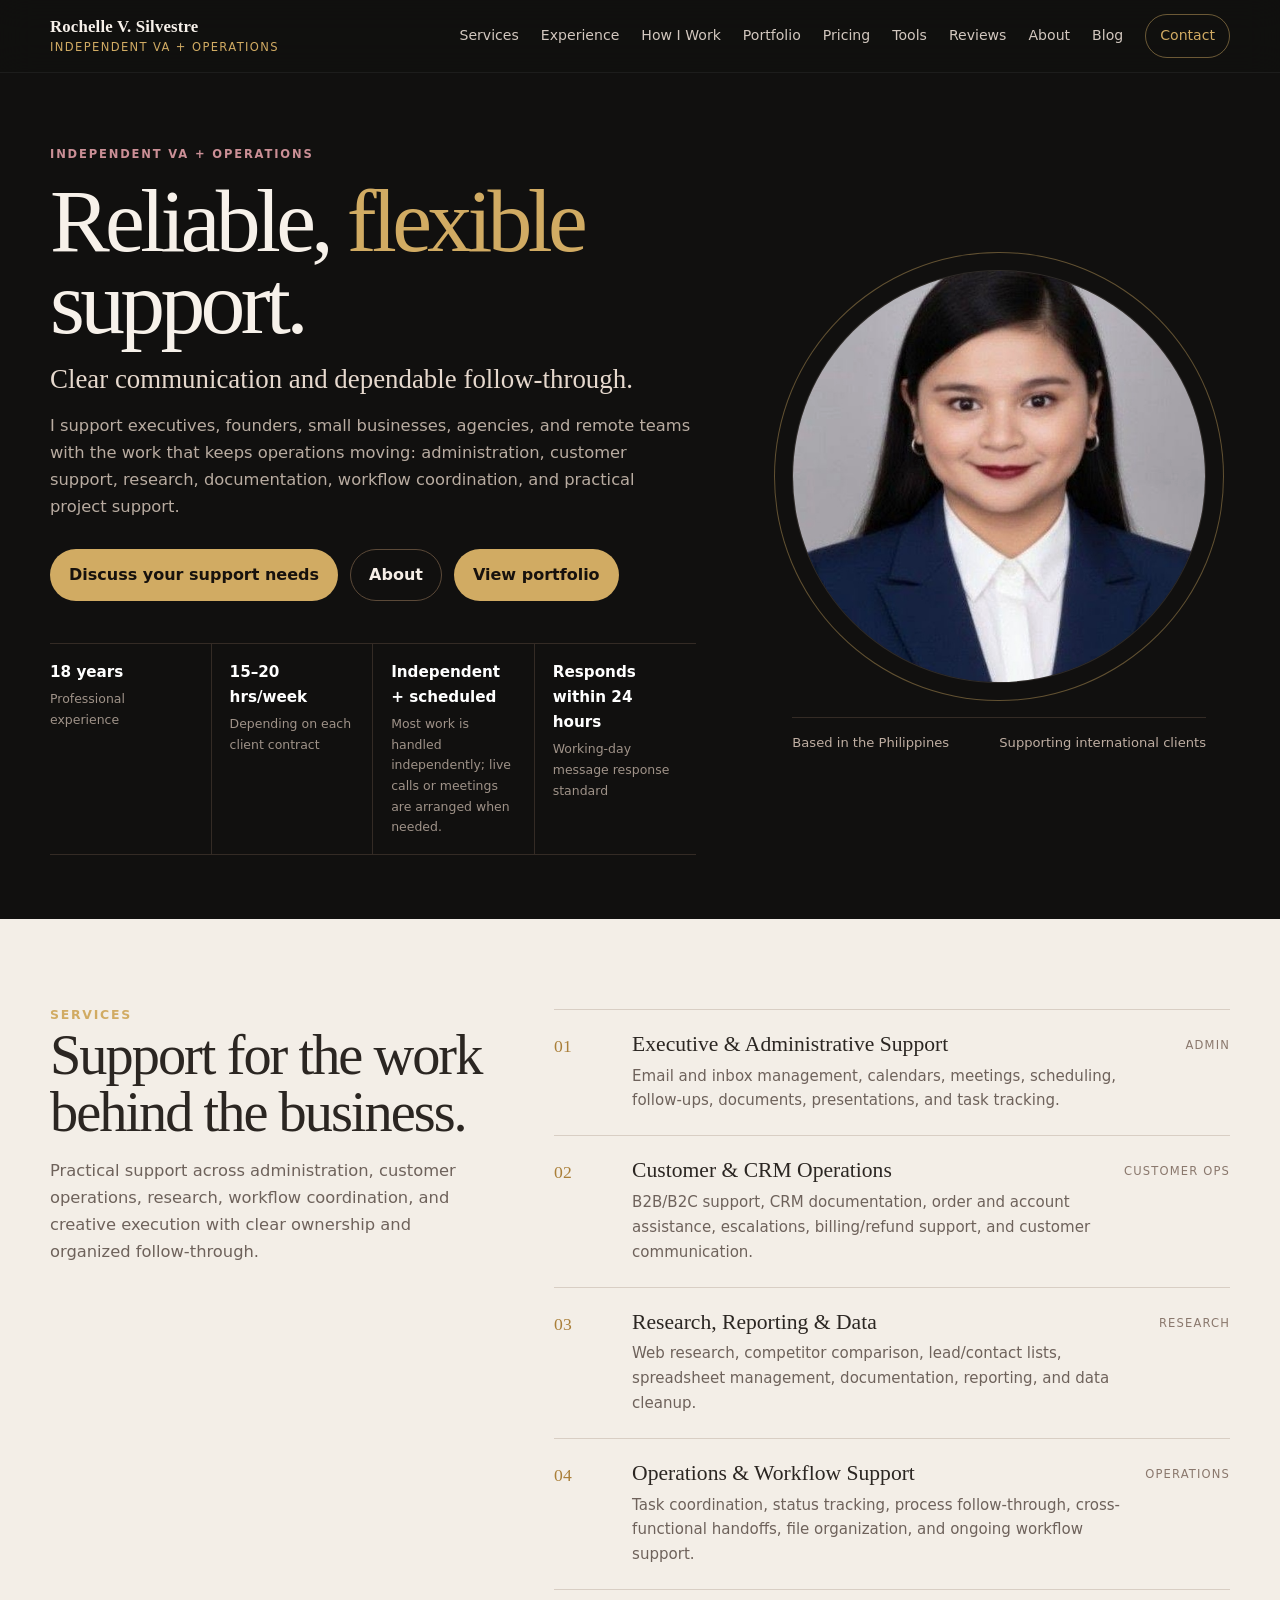
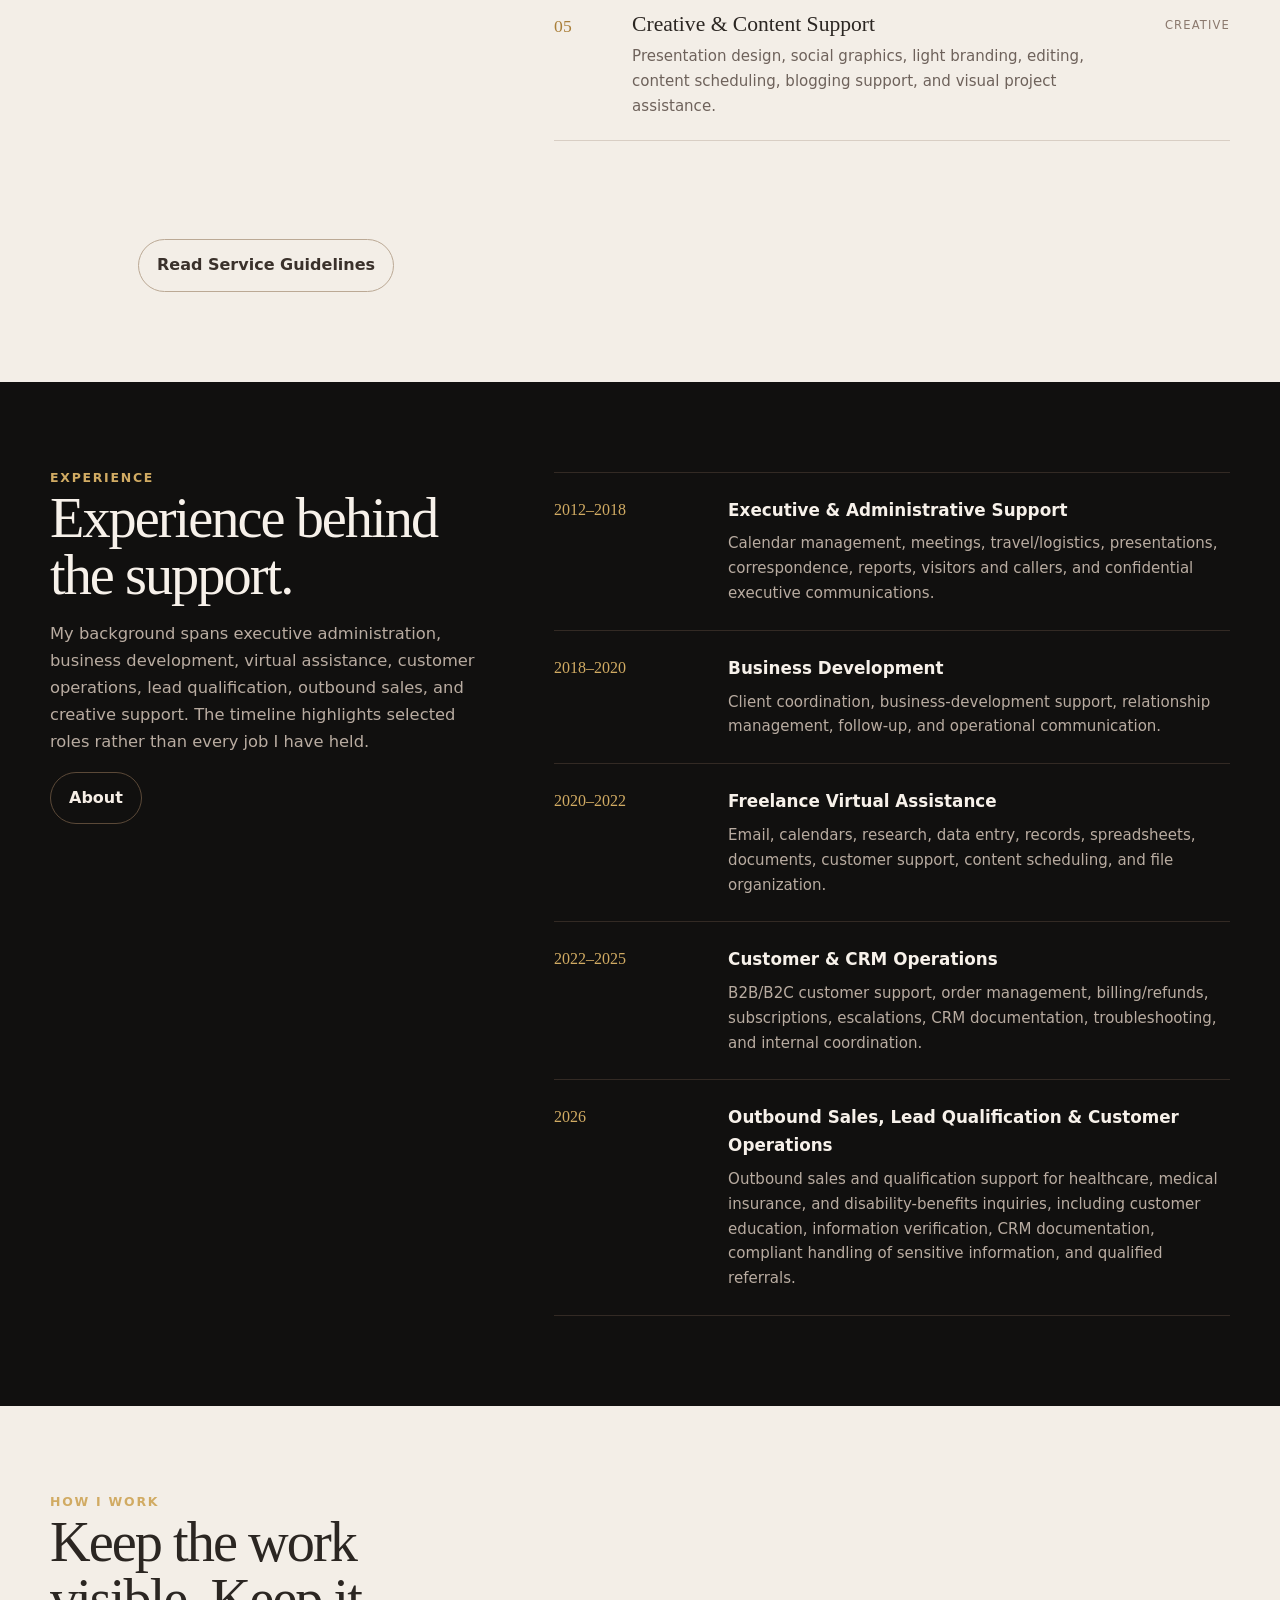
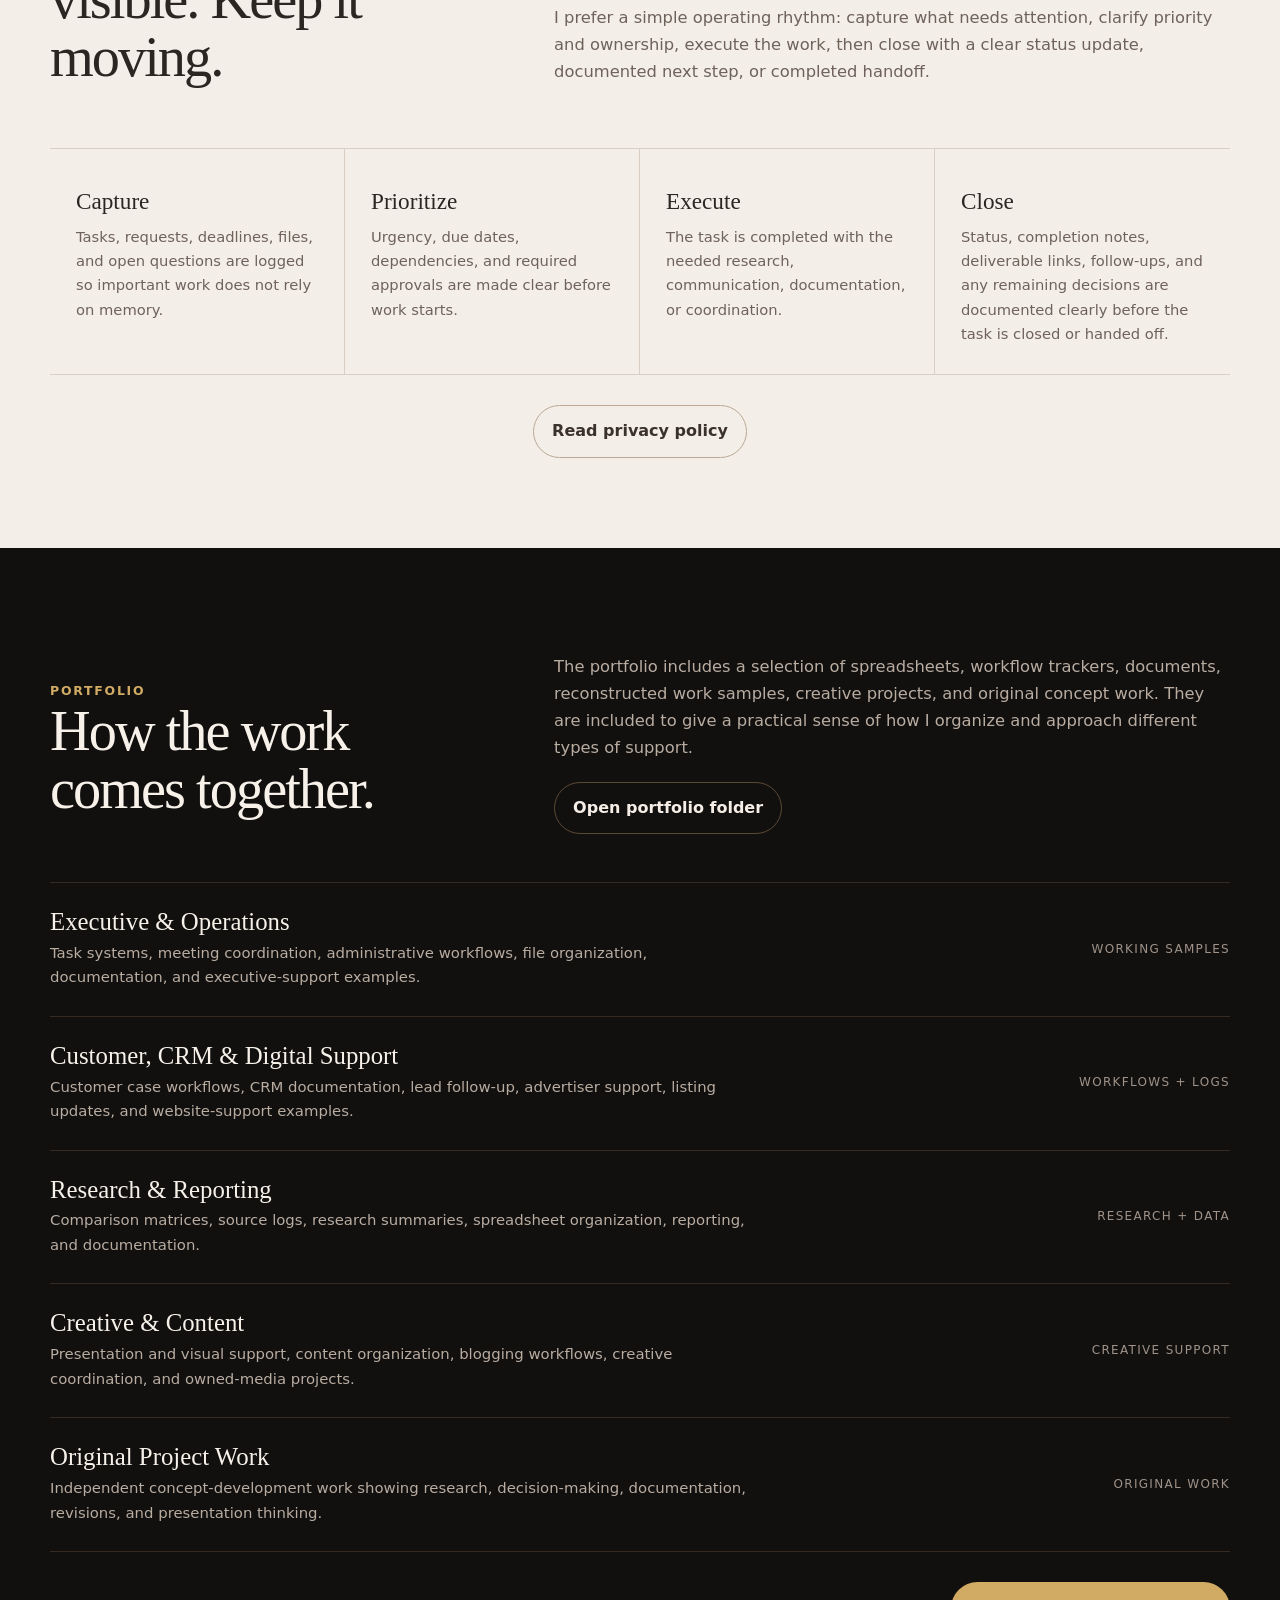
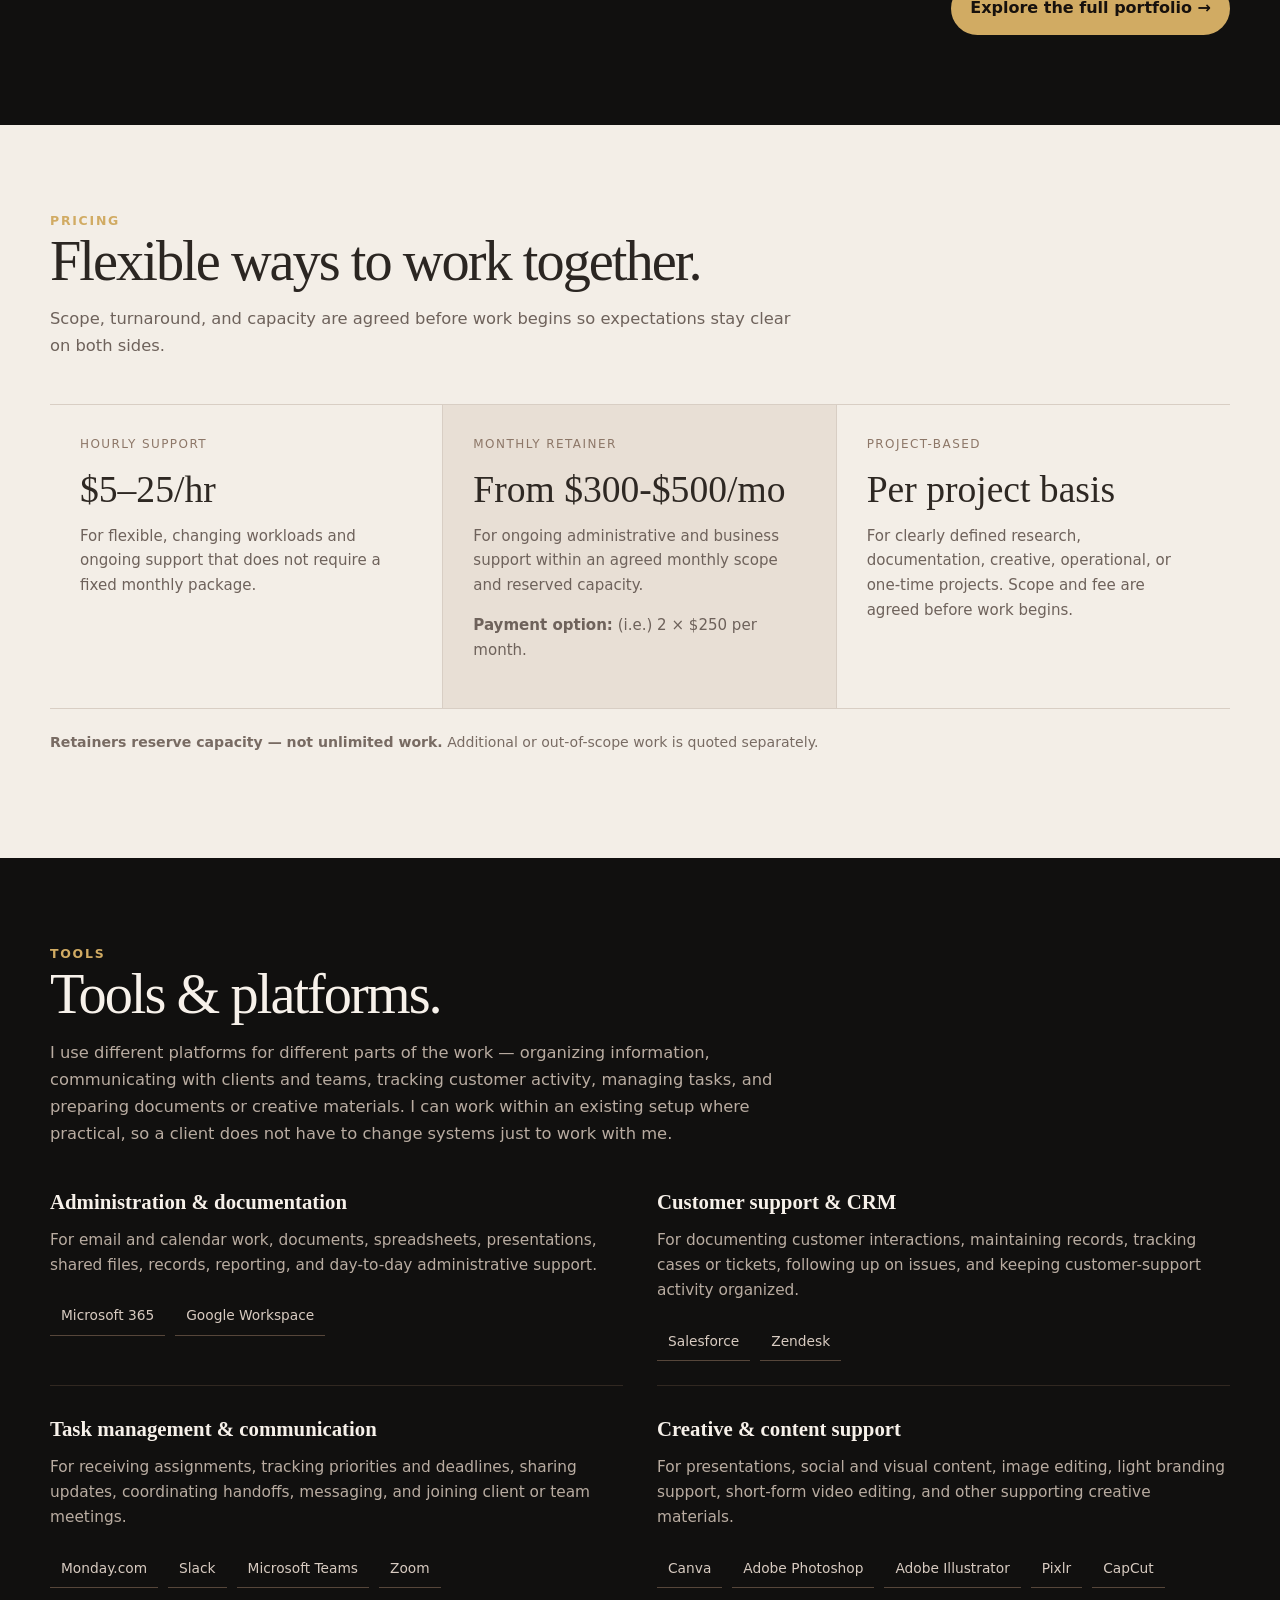
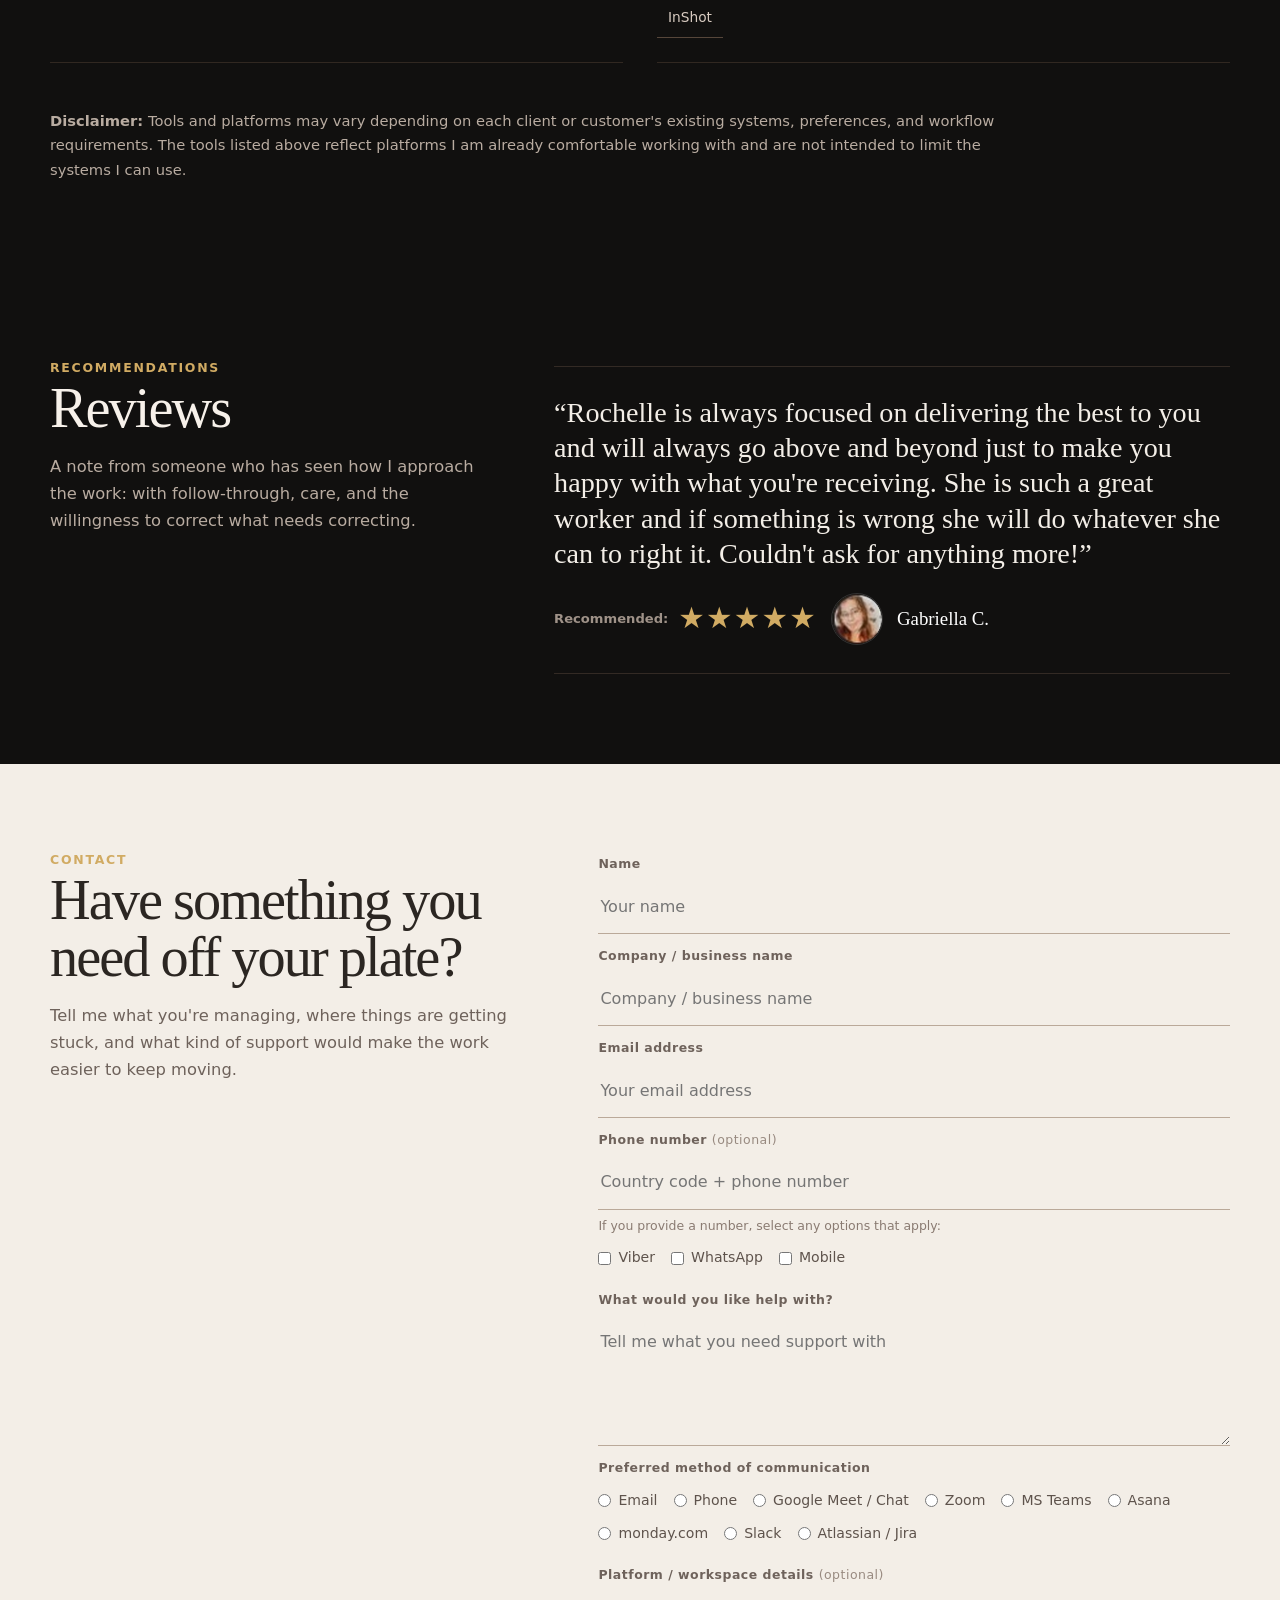
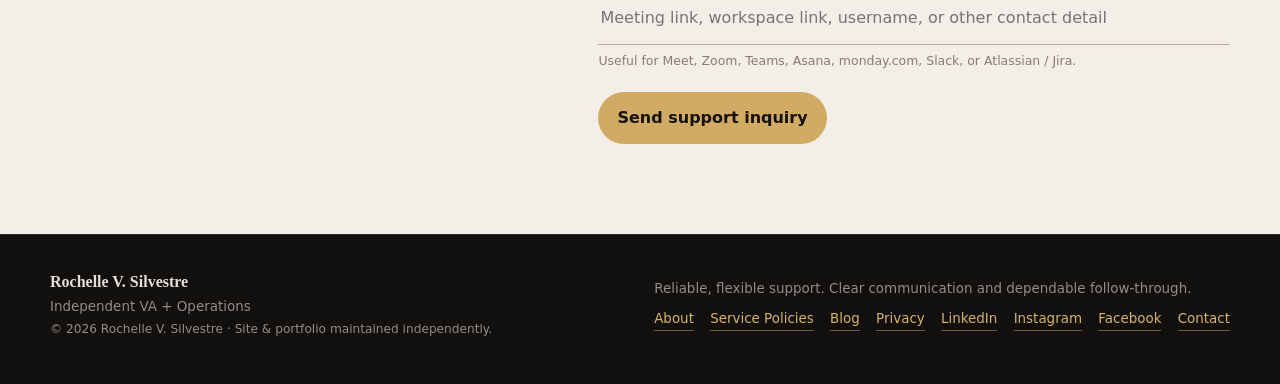
==== commit bb36559d: "Update index.html" ====
--- a/index.html
+++ b/index.html
@@ -449,7 +449,7 @@
     <p class="section-copy">Scope, turnaround, and capacity are agreed before work begins so expectations stay clear on both sides.</p>
     <div class="pricing-grid">
       <div class="price-panel"><div class="label">Hourly Support</div><div class="price">$5–25/hr</div><p>For flexible, changing workloads and ongoing support that does not require a fixed monthly package.</p></div>
-      <div class="price-panel featured"><div class="label">Monthly Retainer</div><div class="price">From $300-$500/mo</div><p>For ongoing administrative and business support within an agreed monthly scope and reserved capacity.</p><p><strong>Payment option:</strong> 2 × $250 per month.</p></div>
+      <div class="price-panel featured"><div class="label">Monthly Retainer</div><div class="price">From $300-$500/mo</div><p>For ongoing administrative and business support within an agreed monthly scope and reserved capacity.</p><p><strong>Payment option:</strong> (i.e.) 2 × $250 per month.</p></div>
       <div class="price-panel"><div class="label">Project-Based</div><div class="price">Per project basis</div><p>For clearly defined research, documentation, creative, operational, or one-time projects. Scope and fee are agreed before work begins.</p></div>
     </div>
     <p class="price-note"><strong>Retainers reserve capacity — not unlimited work.</strong> Additional or out-of-scope work is quoted separately.</p>
